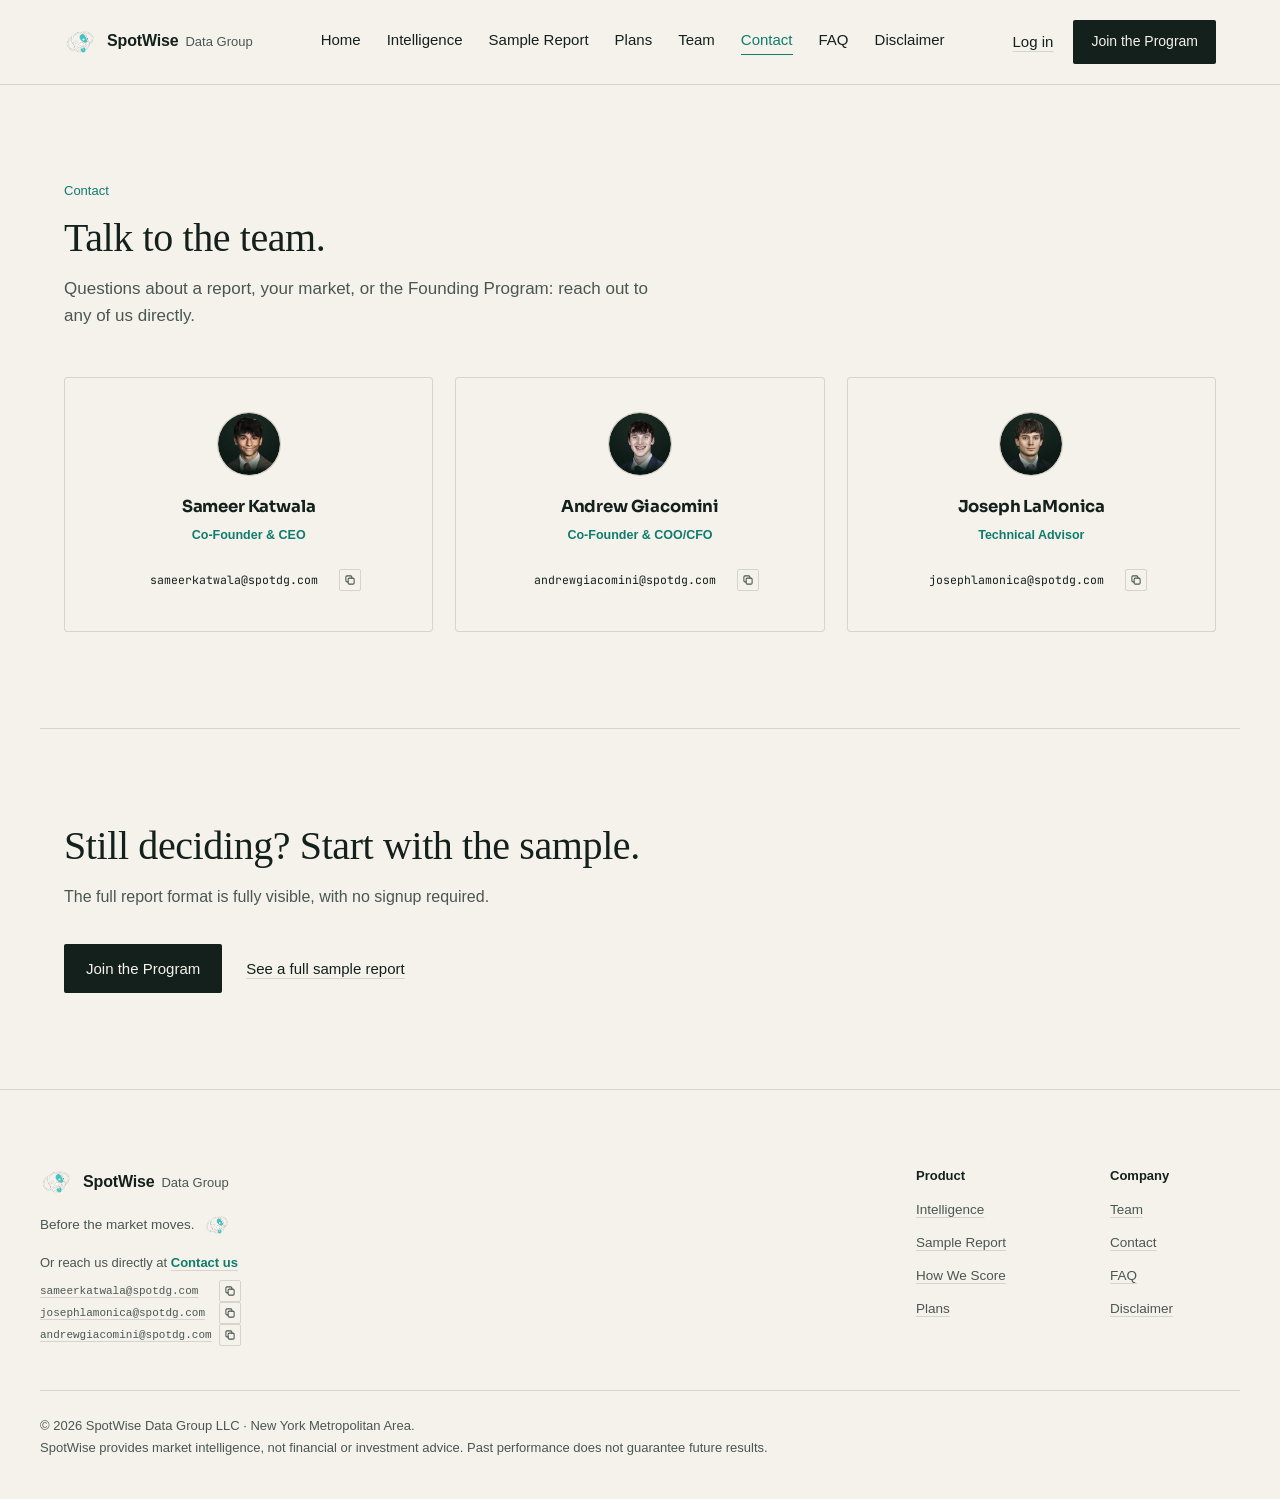
==== contact/index.html @ 30cfd3a1 "Site: paper intelligence Rebuilds the Intelligence page (Section 3) on the paper design system: meth" ====
<!doctype html>
<html lang="en">
<head>
<meta charset="UTF-8" />
<meta name="viewport" content="width=device-width, initial-scale=1.0" />
<!-- Privacy-friendly analytics by Plausible -->
<script async src="https://plausible.io/js/pa-bX3k9X4nnLirx0EZjZW_5.js"></script>
<script>
  window.plausible=window.plausible||function(){(plausible.q=plausible.q||[]).push(arguments)},plausible.init=plausible.init||function(i){plausible.o=i||{}};
  plausible.init()
</script>
<script>
  if (!window.matchMedia('(prefers-reduced-motion: reduce)').matches && 'IntersectionObserver' in window) {
    document.documentElement.classList.add('js');
  }
</script>
<title>Contact: SpotWise Data Group</title>
<meta name="description" content="Reach the SpotWise Data Group team directly, or find answers to common questions about Market Signal Reports, coverage, data refresh, and the Founding Market Intelligence Program." />
<meta name="robots" content="index, follow" />
<meta property="og:title" content="Contact: SpotWise Data Group" />
<meta property="og:description" content="Reach the SpotWise Data Group team directly, or find answers to common questions about Market Signal Reports, coverage, data refresh, and the Founding Market Intelligence Program." />
<meta property="og:url" content="https://spotdg.com/contact/" />
<meta property="og:image" content="https://spotdg.com/assets/og-image.png" />
<meta property="og:image:width" content="1200" />
<meta property="og:image:height" content="630" />
<meta property="og:type" content="website" />
<meta name="theme-color" content="#0A1512" />
<link rel="icon" href="../assets/favicon.ico" sizes="any" />
<link rel="icon" type="image/png" href="../assets/favicon-32.png" sizes="32x32" />
<link rel="icon" type="image/png" href="../assets/favicon-64.png" sizes="64x64" />
<link rel="icon" type="image/png" href="../assets/favicon-192.png" sizes="192x192" />
<link rel="icon" type="image/png" href="../assets/favicon-512.png" sizes="512x512" />
<link rel="apple-touch-icon" href="../assets/favicon-180.png" />
<link rel="preconnect" href="https://fonts.googleapis.com" />
<link rel="preconnect" href="https://fonts.gstatic.com" crossorigin />
<link href="https://fonts.googleapis.com/css2?family=Sora:wght@500;600;700;800&family=Inter+Tight:wght@400;500;600;700&family=JetBrains+Mono:wght@500;600;700&display=swap" rel="stylesheet" />
<link href="../shared.css" rel="stylesheet" />
<style>
  /* ---------- Contact cards ---------- */
  /* Widened from 860px: the cards now carry an address pill plus a copy button,
     and at 860 the pill was squeezed narrow enough that word-break split
     addresses mid-word ("...spotdg.c / om"). */
  .contact-grid{display:grid;grid-template-columns:repeat(3,1fr);gap:22px;max-width:var(--max);margin:0 auto;}
  .contact-card{text-align:center;padding:34px 22px;}
  .contact-card h3{font-family:'Sora',sans-serif;font-size:16.5px;font-weight:700;letter-spacing:-.01em;}
  .contact-card .role{font-size:12.5px;color:var(--teal);font-weight:600;margin-top:6px;}
  .contact-card .mail-unit{margin-top:18px;justify-content:center;}
  /* word-break removed: with the wider grid the address fits on one line, and
     break-all was what produced the mid-word split. */
  .contact-card .email-link{display:inline-block;font-family:'JetBrains Mono',monospace;font-size:11.5px;color:var(--ink-soft);border:1px solid var(--line);border-radius:100px;padding:8px 14px;white-space:nowrap;transition:color .2s var(--ease),border-color .2s var(--ease),background-color .2s var(--ease);}
  .contact-card .email-link:hover{color:var(--teal-bright);border-color:rgba(20,184,166,.4);background:rgba(20,184,166,.08);}

  /* ---------- Photo orbs ----------
     Headshots replace the initials. The morphing blob is right for a monogram
     and wrong for a face, so photos get a still circle and the ring stays put.
     Gradient class is kept underneath as the paint-before-load fallback. */
  .orb-photo{width:64px;height:64px;padding:0;overflow:hidden;border-radius:50%;animation:none;}
  .orb-photo::after{border-radius:50%;animation:none;}
  .orb-photo img{width:100%;height:100%;object-fit:cover;display:block;border-radius:50%;}

  /* ---------- Responsive ---------- */
  @media (max-width:900px){
    .contact-grid{grid-template-columns:1fr;max-width:340px;}
  }
  @media (max-width:640px){
    .wrap,.sec,footer{padding-left:20px;padding-right:20px;}
    .contact-card{padding:30px 20px;}
    .contact-card .email-link{font-size:12px;padding:11px 15px;}
  }
</style>
</head>
<body>

<header class="hdr2">
  <nav>
    <a href="../index.html" class="logo">
      <img class="logo-mark" src="../assets/spot-icon.png" alt="SpotWise Data Group" width="38" height="38" />
      <div class="logo-text"><b>SpotWise</b><span>Data Group</span></div>
    </a>

    <div class="nav-tabs">
      <a href="../index.html" data-home-tab>Home</a>
        <a href="../intelligence/index.html">Intelligence</a>
        <a href="../sample-report/index.html">Sample Report</a>
        <a href="../reports/index.html">Plans</a>
        <a href="../team/index.html">Team</a>
        <a href="../contact/index.html" class="active" aria-current="page">Contact</a>
        <a href="../faq/index.html">FAQ</a>
        <a href="../disclaimer/index.html">Disclaimer</a>
      <span class="nav-rail" aria-hidden="true"></span>
    </div>

    <div class="nav-actions">
      <a class="nav-login" href="https://app.spotdg.com" target="_blank" rel="noopener noreferrer">Log in</a>
      <a class="btn btn-primary nav-cta" href="../founding-program/index.html"><span class="nav-cta-full">Join the Program</span><span class="nav-cta-short">Join</span></a>
      <div class="nav-sheet">
        <button class="nav-sheet-trigger" type="button" aria-expanded="false" aria-controls="nav-sheet-panel" aria-label="Open navigation">
          <span class="bars" aria-hidden="true"><i></i><i></i><i></i></span>
        </button>
        <div class="nav-sheet-panel" id="nav-sheet-panel">
          <div class="nav-sheet-inner">
            <a href="../index.html" data-home-sheet>Home</a>
            <a href="../intelligence/index.html">Intelligence</a>
            <a href="../sample-report/index.html">Sample Report</a>
            <a href="../reports/index.html">Plans</a>
            <a href="../team/index.html">Team</a>
            <a href="../contact/index.html" class="active" aria-current="page">Contact</a>
            <a href="../faq/index.html">FAQ</a>
            <a href="../disclaimer/index.html">Disclaimer</a>
            <a class="nav-sheet-login" href="https://app.spotdg.com" target="_blank" rel="noopener noreferrer">Log in to the dashboard</a>
          </div>
        </div>
      </div>
    </div>

    <div class="nav-progress" aria-hidden="true"></div>
  </nav>
</header>

<main>

  <!-- CONTACT -->
  <section class="sec reveal" style="overflow:hidden;">
    <div class="mesh" aria-hidden="true"></div>
    <div class="sec-head">
      <div class="eyebrow">Contact</div>
      <h2 style="margin-top:16px;">Talk to the team.</h2>
      <p>Questions about a report, your market, or the Founding Program: reach out to any of us directly.</p>
      <div class="trail"></div>
    </div>
    <div class="contact-grid">
      <div class="contact-card sw-card">
        <div class="orb orb-a orb-photo"><img src="../assets/team/sameer-400.webp" srcset="../assets/team/sameer-200.webp 200w, ../assets/team/sameer-400.webp 400w" sizes="64px" width="64" height="64" alt="Sameer Katwala" loading="lazy" decoding="async" /></div>
        <h3>Sameer Katwala</h3>
        <div class="role">Co-Founder &amp; CEO</div>
        <span class="mail-unit"><a class="email-link" href="https://mail.google.com/mail/?view=cm&amp;fs=1&amp;to=sameerkatwala@spotdg.com" target="_blank" rel="noopener noreferrer" title="Compose to sameerkatwala@spotdg.com in Gmail">sameerkatwala@spotdg.com</a><button type="button" class="mail-copy" data-copy="sameerkatwala@spotdg.com" aria-label="Copy sameerkatwala@spotdg.com to clipboard"><svg viewBox="0 0 16 16" fill="none" stroke="currentColor" stroke-width="1.4" stroke-linecap="round" stroke-linejoin="round" aria-hidden="true"><rect x="5.5" y="5.5" width="8" height="8" rx="1.6"/><path d="M10.5 5.5V4a1.5 1.5 0 0 0-1.5-1.5H4A1.5 1.5 0 0 0 2.5 4v5A1.5 1.5 0 0 0 4 10.5h1.5"/></svg></button></span>
      </div>
      <div class="contact-card sw-card">
        <div class="orb orb-b orb-photo"><img src="../assets/team/andrew-400.webp" srcset="../assets/team/andrew-200.webp 200w, ../assets/team/andrew-400.webp 400w" sizes="64px" width="64" height="64" alt="Andrew Giacomini" loading="lazy" decoding="async" /></div>
        <h3>Andrew Giacomini</h3>
        <div class="role">Co-Founder &amp; COO/CFO</div>
        <span class="mail-unit"><a class="email-link" href="https://mail.google.com/mail/?view=cm&amp;fs=1&amp;to=andrewgiacomini@spotdg.com" target="_blank" rel="noopener noreferrer" title="Compose to andrewgiacomini@spotdg.com in Gmail">andrewgiacomini@spotdg.com</a><button type="button" class="mail-copy" data-copy="andrewgiacomini@spotdg.com" aria-label="Copy andrewgiacomini@spotdg.com to clipboard"><svg viewBox="0 0 16 16" fill="none" stroke="currentColor" stroke-width="1.4" stroke-linecap="round" stroke-linejoin="round" aria-hidden="true"><rect x="5.5" y="5.5" width="8" height="8" rx="1.6"/><path d="M10.5 5.5V4a1.5 1.5 0 0 0-1.5-1.5H4A1.5 1.5 0 0 0 2.5 4v5A1.5 1.5 0 0 0 4 10.5h1.5"/></svg></button></span>
      </div>
      <div class="contact-card sw-card">
        <div class="orb orb-c orb-photo"><img src="../assets/team/joseph-400.webp" srcset="../assets/team/joseph-200.webp 200w, ../assets/team/joseph-400.webp 400w" sizes="64px" width="64" height="64" alt="Joseph LaMonica" loading="lazy" decoding="async" /></div>
        <h3>Joseph LaMonica</h3>
        <div class="role">Technical Advisor</div>
        <span class="mail-unit"><a class="email-link" href="https://mail.google.com/mail/?view=cm&amp;fs=1&amp;to=josephlamonica@spotdg.com" target="_blank" rel="noopener noreferrer" title="Compose to josephlamonica@spotdg.com in Gmail">josephlamonica@spotdg.com</a><button type="button" class="mail-copy" data-copy="josephlamonica@spotdg.com" aria-label="Copy josephlamonica@spotdg.com to clipboard"><svg viewBox="0 0 16 16" fill="none" stroke="currentColor" stroke-width="1.4" stroke-linecap="round" stroke-linejoin="round" aria-hidden="true"><rect x="5.5" y="5.5" width="8" height="8" rx="1.6"/><path d="M10.5 5.5V4a1.5 1.5 0 0 0-1.5-1.5H4A1.5 1.5 0 0 0 2.5 4v5A1.5 1.5 0 0 0 4 10.5h1.5"/></svg></button></span>
      </div>
    </div>
  </section>

  <!-- FINAL CTA -->
  <section class="sec final-cta reveal">
    <div class="trail"></div>
    <h2>Still deciding? Start with the sample.</h2>
    <p>The full report format is fully visible, with no signup required.</p>
    <div class="final-ctas">
      <a class="btn btn-primary" href="../founding-program/index.html">Join the Program</a>
      <a class="btn btn-ghost" href="../sample-report/index.html">See a full sample report</a>
    </div>
  </section>

</main>

<footer>
  <div class="footer-inner">
    <div>
      <a href="../index.html" class="logo">
        <img class="logo-mark" src="../assets/spot-icon.png" alt="SpotWise Data Group" width="38" height="38" />
        <div class="logo-text"><b>SpotWise</b><span>Data Group</span></div>
      </a>
      <div class="footer-tag-row">
        <div class="footer-tag">Before the market moves.</div>
        <button class="spot-interactive" type="button" aria-label="Say hi to Spot">
          <img class="spot-face spot-face-open" src="../assets/spot-icon.png" alt="" />
          <img class="spot-face spot-face-blink" src="../assets/spot-icon-blink.png" alt="" />
        </button>
      </div>
      <div class="footer-contact">Or reach us directly at <a href="../contact/index.html">Contact us</a><span class="emails"><span class="mail-unit"><a href="https://mail.google.com/mail/?view=cm&amp;fs=1&amp;to=sameerkatwala@spotdg.com" target="_blank" rel="noopener noreferrer" title="Compose to sameerkatwala@spotdg.com in Gmail">sameerkatwala@spotdg.com</a><button type="button" class="mail-copy" data-copy="sameerkatwala@spotdg.com" aria-label="Copy sameerkatwala@spotdg.com to clipboard"><svg viewBox="0 0 16 16" fill="none" stroke="currentColor" stroke-width="1.4" stroke-linecap="round" stroke-linejoin="round" aria-hidden="true"><rect x="5.5" y="5.5" width="8" height="8" rx="1.6"/><path d="M10.5 5.5V4a1.5 1.5 0 0 0-1.5-1.5H4A1.5 1.5 0 0 0 2.5 4v5A1.5 1.5 0 0 0 4 10.5h1.5"/></svg></button></span> <span class="sep">&middot;</span> <span class="mail-unit"><a href="https://mail.google.com/mail/?view=cm&amp;fs=1&amp;to=josephlamonica@spotdg.com" target="_blank" rel="noopener noreferrer" title="Compose to josephlamonica@spotdg.com in Gmail">josephlamonica@spotdg.com</a><button type="button" class="mail-copy" data-copy="josephlamonica@spotdg.com" aria-label="Copy josephlamonica@spotdg.com to clipboard"><svg viewBox="0 0 16 16" fill="none" stroke="currentColor" stroke-width="1.4" stroke-linecap="round" stroke-linejoin="round" aria-hidden="true"><rect x="5.5" y="5.5" width="8" height="8" rx="1.6"/><path d="M10.5 5.5V4a1.5 1.5 0 0 0-1.5-1.5H4A1.5 1.5 0 0 0 2.5 4v5A1.5 1.5 0 0 0 4 10.5h1.5"/></svg></button></span> <span class="sep">&middot;</span> <span class="mail-unit"><a href="https://mail.google.com/mail/?view=cm&amp;fs=1&amp;to=andrewgiacomini@spotdg.com" target="_blank" rel="noopener noreferrer" title="Compose to andrewgiacomini@spotdg.com in Gmail">andrewgiacomini@spotdg.com</a><button type="button" class="mail-copy" data-copy="andrewgiacomini@spotdg.com" aria-label="Copy andrewgiacomini@spotdg.com to clipboard"><svg viewBox="0 0 16 16" fill="none" stroke="currentColor" stroke-width="1.4" stroke-linecap="round" stroke-linejoin="round" aria-hidden="true"><rect x="5.5" y="5.5" width="8" height="8" rx="1.6"/><path d="M10.5 5.5V4a1.5 1.5 0 0 0-1.5-1.5H4A1.5 1.5 0 0 0 2.5 4v5A1.5 1.5 0 0 0 4 10.5h1.5"/></svg></button></span></span></div>
    </div>
    <div class="footer-cols">
      <div class="footer-col">
        <div class="fc-h">Product</div>
        <a href="../intelligence/index.html">Intelligence</a>
        <a href="../sample-report/index.html">Sample Report</a>
        <a href="../sample-report/index.html#how-we-score">How We Score</a>
        <a href="../reports/index.html">Plans</a>
      </div>
      <div class="footer-col">
        <div class="fc-h">Company</div>
        <a href="../team/index.html">Team</a>
        <a href="../contact/index.html">Contact</a>
        <a href="../faq/index.html">FAQ</a>
        <a href="../disclaimer/index.html">Disclaimer</a>
      </div>
    </div>
  </div>
  <div class="footer-bottom">
    © 2026 SpotWise Data Group LLC · New York Metropolitan Area.<br/>
    SpotWise provides market intelligence, not financial or investment advice. Past performance does not guarantee future results.
  </div>
</footer>

<script src="../shared.js"></script>

</body>
</html>
---- shared.css ----
/* =============================================================================
   SpotWise Data Group -- shared design system ("paper")
   Redesign 2026-09-22. Replaces the prior dark "signal" theme in full: every
   token below is new, and every rule in this file has been re-authored or
   re-themed against the new token set. No color, font, or radius from the old
   theme is referenced anywhere past this point.

   Fonts loaded per-page (Google Fonts, display=swap):
     Instrument Serif 400 + 400 italic  -- h1/h2 only, plus large decorative
                                            numerals (e.g. numbered-row digits)
     Archivo 400/500/600                -- everything else: body, nav, labels,
                                            buttons, headings below h2
     IBM Plex Mono 400/500              -- numbers in documents, tables, chart
                                            axes, and the "Shipped:" line only
   ========================================================================== */

*{box-sizing:border-box;margin:0;padding:0;}

:root{
  /* ---- Color: paper + ink, one accent, one restricted second accent ---- */
  --paper:#F5F2EC;         /* page background */
  --paper-2:#EDE8DF;       /* secondary surface, e.g. subtle fills */
  --ink:#14201C;           /* primary text, headings, primary button fill */
  --ink-2:#4A5652;         /* secondary text -- captions, context, labels */
  --rule:rgba(20,32,28,.14); /* the one hairline/divider color, everywhere */
  --teal:#0F7C6E;          /* the one accent: links, key numbers, Momentum
                               tier, hover states */
  --teal-soft:rgba(15,124,110,.10); /* teal wash for subtle backgrounds only */
  --amber:#B7791F;         /* Peak tier only -- do not use as a general
                               "attention" color elsewhere on the site */

  /* Tier fills: one definition each, reused as `background` on the legend
     swatches (.tier-swatch) and as `fill` on the map's ZIP paths, so a tier
     color is never written as a literal twice. Five tiers (batch 8 data has
     Peak/Momentum/Emerging/Watch/Pass -- Sameer's spec named four; Pass is
     shown as a fifth row, --ink at 5%, between Watch (8%) and unscored land
     (3%). Flagged for Sameer to confirm/recolor -- see dev report.) */
  --tier-peak:var(--amber);
  --tier-momentum:var(--teal);
  --tier-emerging:rgba(15,124,110,.45);
  --tier-watch:rgba(20,32,28,.08);
  --tier-pass:rgba(20,32,28,.05);
  --tier-unscored:rgba(20,32,28,.03);

  /* ---- Spacing: 8px base rhythm (renamed values, same token names so
     pages not yet rebuilt on this system keep a sane fallback rather than
     an unset custom property) ---- */
  --s1:8px; --s2:16px; --s3:24px; --s4:32px; --s5:48px; --s6:64px; --s7:96px;

  /* ---- Layout ---- */
  --max:1200px;   /* 12-column grid max-width */
  --gutter:24px;  /* grid gutter */

  /* ---- Radius: 2px buttons, 4px documents and images, nothing larger ---- */
  --radius-btn:2px;
  --radius-doc:4px;

  /* ---- The one shadow on the entire site, used only on .doc ---- */
  --shadow-doc:0 24px 48px -32px rgba(20,32,28,.28);

  /* ---- Motion ---- */
  --ease:cubic-bezier(.2,.7,.2,1);

  /* ---- Type ---- */
  --font-serif:'Instrument Serif',Georgia,serif;
  --font-sans:'Archivo',-apple-system,BlinkMacSystemFont,sans-serif;
  --font-mono:'IBM Plex Mono','SFMono-Regular',Consolas,monospace;
}

html{scroll-behavior:smooth;}
body{
  font-family:var(--font-sans);font-weight:400;font-size:17px;line-height:1.55;
  background:var(--paper);color:var(--ink);
  -webkit-font-smoothing:antialiased;text-rendering:optimizeLegibility;
  overflow-x:hidden;
}
a{color:inherit;text-decoration:none;}
ul{list-style:none;}
img{max-width:100%;display:block;}
::selection{background:rgba(15,124,110,.18);color:var(--ink);}

/* ---------- Headings: Instrument Serif is reserved for h1/h2 only.
   Everything below h2 (h3, labels, titles) is Archivo -- see individual
   component rules further down. ---------- */
h1,h2{font-family:var(--font-serif);font-weight:400;letter-spacing:-.01em;color:var(--ink);}
h1{font-size:clamp(40px,6vw,84px);line-height:1.02;}
h2{font-size:clamp(30px,3.4vw,40px);line-height:1.05;}
/* The one recurring accent move: a single word set in italic teal inside a
   heading (e.g. home's "outrun"). Wrapping an existing word in <em> changes
   no copy -- the text content is identical, only the styling scope changes. */
h1 em,h2 em{font-style:italic;color:var(--teal);}

p{max-width:62ch;}

/* ---------- Layout ---------- */
.wrap{max-width:var(--max);margin:0 auto;padding:0 var(--gutter);}
section{position:relative;}
/* General-purpose 12-column grid, per the spec's stated layout basis. Not
   every page needs it directly -- most compose with .split-5-7 instead --
   but it's here for any later section that wants literal column spans. */
.grid-12{display:grid;grid-template-columns:repeat(12,1fr);gap:var(--gutter);max-width:var(--max);margin:0 auto;}
/* Two-column section pattern used throughout: narrower narrative column
   first, wider evidence/detail column second. This is "5/7" in the spec. */
.split-5-7{display:grid;grid-template-columns:5fr 7fr;gap:48px;align-items:start;}
.split-7-5{display:grid;grid-template-columns:7fr 5fr;gap:48px;align-items:start;}
/* Even split -- two lists/columns of equal weight (e.g. intelligence's
   market-vs-SpotWise comparison, or a plan row's two detail columns). */
.split-6-6{display:grid;grid-template-columns:1fr 1fr;gap:48px;align-items:start;}
@media (max-width:900px){
  .split-5-7,.split-7-5,.split-6-6{grid-template-columns:1fr;gap:36px;}
}

/* Sections are separated by a hairline rule and 96px, never by a background
   change or a card. Apply .sec to every section after the hero; the hero
   itself is exempt (nothing sits above it). */
.sec{max-width:var(--max);margin:0 auto;padding:var(--s7) var(--gutter);border-top:1px solid var(--rule);}
.sec:first-of-type{border-top:none;}

/* One approved gradient sitewide: a soft radial wash in the top-right of a
   page's opening section. Apply to the hero on every page. Nothing else
   gets a gradient, a mesh, or a glow. */
.wash-top{
  background-image:radial-gradient(circle at 70% 0%, rgba(15,124,110,.07) 0%, transparent 55%);
  background-repeat:no-repeat;
}

/* Section head: left-aligned always. Centering is retired sitewide except
   the footer legal line, so .sec-head and the former .sec-head-left variant
   are now identical -- kept as two names so existing markup elsewhere on
   the site keeps working without edits. */
.sec-head,.sec-head-left{max-width:var(--max);margin:0 auto var(--s5);text-align:left;}
.sec-head h2,.sec-head-left h2{max-width:20ch;}
.sec-head p,.sec-head-left p{margin-top:16px;max-width:62ch;font-size:17px;color:var(--ink-2);line-height:1.6;}

/* Lead paragraph: the slightly larger intro line under a heading, used
   wherever a section opens with a sentence of framing before the detail. */
.lead{font-size:19px;line-height:1.6;color:var(--ink-2);max-width:62ch;}

/* ---------- Note: a small supporting line under a block of prose (e.g. a
   coverage/scope caveat) -- no box, no rule, just smaller type. ---------- */
.note{font-size:14px;line-height:1.6;color:var(--ink-2);max-width:62ch;margin-top:20px;}
.note strong{color:var(--ink);font-weight:600;}

/* ---------- Eyebrow: small section label. Sentence case, no letter-spacing,
   no decorative line -- the old squiggle-before-eyebrow motif is gone. ---------- */
.eyebrow{font-family:var(--font-sans);font-weight:500;font-size:13px;color:var(--teal);}

/* ---------- Tabular numerals for anything that counts up or sits in a
   dense number row, without switching the type family away from what the
   spec assigns that number (Instrument Serif stats still count up; they
   just also get tabular-nums so digits don't reflow width mid-animation). ---------- */
.mono,.mono-num{font-variant-numeric:tabular-nums;}
.mono{font-family:var(--font-mono);}
/* Inline emphasized number within a sentence of prose (e.g. "77% ... 46.3%
   base rate") -- weight only, no color/size change, so it sits inside a
   paragraph rather than becoming its own stat block. Pair with .mono-num
   when the surrounding font isn't already mono, so the digits stay
   tabular-nums too. */
.num-strong{font-weight:600;}

/* ---------- Buttons ----------
   Primary: solid ink, paper text, 2px radius, background shifts to teal on
   hover. Secondary is not a button at all -- it's a text link with an
   underline that changes color on hover. No arrows are added by CSS on
   either; any arrow glyph on the site today lives in existing link copy
   and is preserved there untouched, not introduced here as decoration. ---------- */
.btn{
  display:inline-block;font-family:var(--font-sans);font-weight:500;font-size:15px;
  padding:13px 22px;border-radius:var(--radius-btn);border:none;cursor:pointer;
  text-decoration:none;transition:background-color .22s var(--ease),color .22s var(--ease);
  white-space:nowrap;
}
.btn-primary{background:var(--ink);color:var(--paper);}
.btn-primary:hover,.btn-primary:focus-visible{background:var(--teal);color:var(--paper);}
.btn-ghost{
  display:inline;padding:0;background:none;border-radius:0;
  font-family:var(--font-sans);font-weight:500;font-size:15px;color:var(--ink);
  text-decoration:underline;text-underline-offset:4px;text-decoration-color:var(--rule);
  transition:color .2s var(--ease),text-decoration-color .2s var(--ease);
}
.btn-ghost:hover,.btn-ghost:focus-visible{color:var(--teal);text-decoration-color:var(--teal);}
.btn:focus-visible,.btn-ghost:focus-visible{outline:2px solid var(--teal);outline-offset:2px;}
.btn:disabled{opacity:.55;cursor:not-allowed;}

/* Generic text link treatment, for links inside body copy that aren't a
   .btn-ghost (e.g. a link inline in a paragraph). Same language: underline
   in --rule, shifts to --teal on hover. */
.link,p a{text-decoration:underline;text-underline-offset:3px;text-decoration-color:var(--rule);transition:color .2s var(--ease),text-decoration-color .2s var(--ease);}
.link:hover,p a:hover{color:var(--teal);text-decoration-color:var(--teal);}

/* ---------- Logo / wordmark ---------- */
.logo{display:flex;align-items:center;gap:11px;transition:opacity .2s var(--ease);}
.logo:hover{opacity:.75;}
.logo:focus-visible{outline:2px solid var(--teal);outline-offset:4px;border-radius:2px;}
.logo-mark{width:32px;height:32px;flex-shrink:0;display:block;object-fit:contain;}
.logo-text{display:flex;align-items:baseline;gap:7px;white-space:nowrap;}
.logo-text b{font-family:var(--font-sans);font-weight:600;font-size:16px;color:var(--ink);letter-spacing:-.01em;}
.logo-text span{font-family:var(--font-sans);font-weight:400;font-size:13px;color:var(--ink-2);white-space:nowrap;}

/* ---------- Nav (shared across every page) ----------
   Sticky, paper at 92% opacity, blurred backdrop, one hairline rule under
   the bar. No scroll-condense state, no sliding indicator -- the current
   page is marked with a plain underline. Class names kept from the prior
   nav build (header.hdr2, .nav-tabs, .nav-sheet, etc.) so every page's
   identical nav markup inherits this styling with no markup changes. ---------- */
header.hdr2{
  position:sticky;top:0;z-index:100;
  background:rgba(245,242,236,.92);backdrop-filter:blur(8px);-webkit-backdrop-filter:blur(8px);
  border-bottom:1px solid var(--rule);
}
header.hdr2 nav{
  display:grid;grid-template-columns:auto 1fr auto;align-items:center;gap:24px;
  max-width:var(--max);margin:0 auto;padding:20px 24px;
}
header.hdr2 .logo{flex-shrink:0;}

.nav-tabs{position:relative;display:flex;align-items:center;gap:26px;justify-self:center;}
.nav-tabs a{
  font-family:var(--font-sans);font-weight:400;font-size:15px;color:var(--ink);
  padding-bottom:3px;border-bottom:1px solid transparent;
  transition:color .2s var(--ease),border-color .2s var(--ease);
}
.nav-tabs a:hover{color:var(--teal);}
.nav-tabs a.active{color:var(--teal);border-bottom-color:var(--teal);}
.nav-tabs a:focus-visible{outline:2px solid var(--teal);outline-offset:4px;}
/* Superseded by the plain underline above -- kept as an inert, hidden
   element (rather than removed from every page's markup) since it carries
   no id and no content without the old JS that no longer runs. */
.nav-rail{display:none;}
/* Superseded -- no scroll-condense state in the new nav, so this never
   receives an "on" class. Hidden outright rather than left as a stray
   full-width absolutely-positioned strip. */
.nav-progress{display:none;}

.nav-actions{display:flex;align-items:center;gap:20px;justify-self:end;}
.nav-login{
  font-family:var(--font-sans);font-weight:400;font-size:15px;color:var(--ink);
  text-decoration:underline;text-underline-offset:4px;text-decoration-color:var(--rule);
  white-space:nowrap;transition:color .2s var(--ease),text-decoration-color .2s var(--ease);
}
.nav-login:hover{color:var(--teal);text-decoration-color:var(--teal);}
.nav-cta{padding:11px 18px;font-size:14px;}
.nav-cta-short{display:none;}

/* ---------- Sheet (mobile nav, <900px): icon-only trigger, no "Menu" label.
   Same interaction contract as before (click toggles; outside click and
   Escape close; Escape returns focus; arrow keys move between items) --
   only the visual language changes. ---------- */
.nav-sheet{display:none;}
.nav-sheet-trigger{
  display:none;align-items:center;justify-content:center;width:40px;height:40px;
  border-radius:var(--radius-btn);background:none;border:1px solid var(--rule);
  color:var(--ink);cursor:pointer;font-family:inherit;flex-shrink:0;
  transition:color .2s var(--ease),border-color .2s var(--ease);
}
.nav-sheet-trigger:hover{color:var(--teal);border-color:var(--teal);}
.nav-sheet-trigger:focus-visible{outline:2px solid var(--teal);outline-offset:2px;}
.nav-sheet-trigger .bars{position:relative;width:17px;height:12px;}
.nav-sheet-trigger .bars i{
  position:absolute;left:0;right:0;height:1.5px;background:currentColor;
  transition:transform .3s var(--ease),opacity .2s var(--ease);
}
.nav-sheet-trigger .bars i:nth-child(1){top:0;}
.nav-sheet-trigger .bars i:nth-child(2){top:5.2px;}
.nav-sheet-trigger .bars i:nth-child(3){top:10.4px;}
.nav-sheet.is-open .nav-sheet-trigger .bars i:nth-child(1){transform:translateY(5.2px) rotate(45deg);}
.nav-sheet.is-open .nav-sheet-trigger .bars i:nth-child(2){opacity:0;}
.nav-sheet.is-open .nav-sheet-trigger .bars i:nth-child(3){transform:translateY(-5.2px) rotate(-45deg);}

.nav-sheet-panel{
  position:absolute;top:100%;left:0;right:0;
  background:rgba(245,242,236,.98);backdrop-filter:blur(8px);-webkit-backdrop-filter:blur(8px);
  border-bottom:1px solid var(--rule);
  opacity:0;visibility:hidden;transform:translateY(-8px);
  transition:opacity .28s var(--ease),transform .28s var(--ease),visibility .28s;
}
.nav-sheet.is-open .nav-sheet-panel{opacity:1;visibility:visible;transform:none;}
.nav-sheet-inner{max-width:var(--max);margin:0 auto;padding:8px 24px 20px;display:flex;flex-direction:column;}
.nav-sheet-inner a{
  font-family:var(--font-sans);font-weight:500;font-size:17px;color:var(--ink);
  padding:15px 0;border-bottom:1px solid var(--rule);
  transition:color .2s var(--ease);
}
.nav-sheet-inner a:last-of-type{border-bottom:none;}
.nav-sheet-inner a:hover,.nav-sheet-inner a.active{color:var(--teal);}
.nav-sheet-inner a:focus-visible{outline:2px solid var(--teal);outline-offset:2px;}
.nav-sheet-login{margin-top:14px;font-family:var(--font-sans);font-size:14px;color:var(--ink-2);}

@media (max-width:1099px){
  .nav-tabs{display:none;}
  .nav-sheet{display:block;}
  .nav-sheet-trigger{display:inline-flex;}
  header.hdr2 nav{grid-template-columns:auto auto;justify-content:space-between;}
  .nav-actions .nav-login{display:none;}
}
@media (max-width:640px){
  header.hdr2 nav{padding:16px;}
  .nav-cta-full{display:none;}
  .nav-cta-short{display:inline;}
  .nav-cta{padding:10px 14px;font-size:13px;}
}

/* =============================================================================
   NEW GENERAL COMPONENTS
   Added for the redesign; the home page does not use every one of these, but
   later pages (intelligence, sample report, plans, team, founding program,
   FAQ/contact/disclaimer) are built from this vocabulary rather than one-off
   per-page CSS. Each is documented in place.
   ========================================================================== */

/* ---------- Document (.doc): the card language for real report data --
   home's 10462 example today, the full sample report later. Paper surface
   (not a different fill -- distinguished only by the rule and the shadow),
   1px rule, 4px radius, and the one shadow used anywhere on the site. ---------- */
.doc{background:var(--paper);border:1px solid var(--rule);border-radius:var(--radius-doc);box-shadow:var(--shadow-doc);padding:32px;}
.doc,.tier-unscored{fill-rule:evenodd;} /* harmless on .doc; real use is the map paths below */
.doc-head{display:flex;align-items:flex-start;justify-content:space-between;gap:16px;padding-bottom:20px;border-bottom:1px solid var(--rule);flex-wrap:wrap;}
.doc-eyebrow{font-family:var(--font-sans);font-weight:500;font-size:13px;color:var(--ink-2);}
.doc-title{font-family:var(--font-sans);font-weight:600;font-size:18px;color:var(--ink);margin-top:4px;}
.doc-tier{font-family:var(--font-sans);font-weight:600;font-size:14px;white-space:nowrap;}
/* Tier word color, reusing the same --tier-* tokens as the map/legend
   swatches so a tier's color is still defined in exactly one place. Peak is
   the one word that gets --amber; Momentum gets --teal; a doc showing any
   other tier is intentionally left at the base ink color -- Emerging/Watch/
   Pass have no assigned text color per spec. */
.doc-tier.tier-peak{color:var(--tier-peak);}
.doc-tier.tier-momentum{color:var(--tier-momentum);}
.doc-score-row{display:flex;align-items:baseline;gap:14px;padding:24px 0;}
.doc-score{font-family:var(--font-mono);font-weight:500;font-size:56px;color:var(--ink);letter-spacing:-.02em;}
.doc-score-label{font-family:var(--font-sans);font-size:13px;color:var(--ink-2);line-height:1.4;}
.doc-grid{display:grid;grid-template-columns:1fr 1fr;gap:16px;padding:20px 0;border-top:1px solid var(--rule);}
.doc-grid .k{font-family:var(--font-sans);font-size:13px;color:var(--ink-2);}
.doc-grid .v{font-family:var(--font-mono);font-weight:500;font-size:16px;color:var(--ink);margin-top:4px;}
.doc-ratios{display:flex;gap:32px;flex-wrap:wrap;padding:20px 0;border-top:1px solid var(--rule);}
.doc-ratios .k{font-family:var(--font-sans);font-size:12px;color:var(--ink-2);}
.doc-ratios .v{font-family:var(--font-mono);font-weight:500;font-size:17px;color:var(--ink);margin-top:4px;}
.doc-action{display:block;font-family:var(--font-sans);font-weight:500;font-size:14px;color:var(--teal);padding-top:20px;border-top:1px solid var(--rule);}
.doc-note{font-family:var(--font-sans);font-size:12.5px;color:var(--ink-2);font-style:italic;margin-top:12px;}
.doc-foot{display:flex;justify-content:space-between;flex-wrap:wrap;gap:8px;margin-top:16px;padding-top:14px;border-top:1px solid var(--rule);font-family:var(--font-mono);font-size:11px;color:var(--ink-2);}

/* ---------- Rule list: a plain vertical list, each item separated by a
   hairline instead of a card or bullet. Use for "what you get," feature
   lists, anywhere a card grid would otherwise be reached for. ---------- */
.rule-list{display:flex;flex-direction:column;}
.rule-list li{padding:18px 0;border-top:1px solid var(--rule);font-size:15.5px;color:var(--ink-2);line-height:1.6;}
.rule-list li:last-child{border-bottom:1px solid var(--rule);}
/* Prefix variants: a plain character in place of a bullet, for a two-list
   comparison (what you get elsewhere vs. what SpotWise gives you). The
   character is CSS content, not a text node, so it never shows up as added
   copy. */
.rule-list.dash li::before{content:"\2013\0020";}
.rule-list.plus li::before{content:"+\0020";color:var(--teal);}

/* ---------- Definition grid: label/value pairs in two columns, a rule
   between each row. For methodology/glossary-style content. ---------- */
.def-grid{display:grid;grid-template-columns:1fr 2fr;column-gap:24px;}
.def-grid dt{font-family:var(--font-sans);font-weight:500;font-size:14px;color:var(--ink-2);padding:16px 0;border-top:1px solid var(--rule);}
.def-grid dd{font-family:var(--font-sans);font-size:15.5px;color:var(--ink);padding:16px 0;border-top:1px solid var(--rule);}
@media (max-width:560px){.def-grid{grid-template-columns:1fr;column-gap:0;}
  .def-grid dd{padding-top:4px;padding-bottom:16px;}
  .def-grid dt{padding-bottom:0;}
}

/* ---------- Numbered rows: a step/stage sequence as rows, not cards. The
   number column is a fixed width so titles line up regardless of digit
   count. Number is the one place outside h1/h2 that uses Instrument Serif,
   per spec. ---------- */
.num-rows{display:flex;flex-direction:column;}
.num-row{display:grid;grid-template-columns:72px 1fr;gap:20px;padding:28px 0;border-top:1px solid var(--rule);}
.num-rows .num-row:first-child{border-top:1px solid var(--rule);}
.num-row .n{font-family:var(--font-serif);font-size:28px;color:var(--ink-2);line-height:1;}
.num-row h3{font-family:var(--font-sans);font-weight:600;font-size:16px;color:var(--ink);margin-bottom:8px;}
.num-row p{font-family:var(--font-sans);font-size:15.5px;color:var(--ink-2);line-height:1.6;max-width:52ch;}
@media (max-width:480px){.num-row{grid-template-columns:44px 1fr;gap:14px;}}

/* ---------- Three-column type block: plain text columns, no card chrome.
   For team bios, feature summaries, anywhere three short blurbs sit side
   by side. ---------- */
.type-cols{display:grid;grid-template-columns:repeat(3,1fr);gap:32px;}
.type-cols h3{font-family:var(--font-sans);font-weight:600;font-size:16px;color:var(--ink);margin-bottom:8px;}
.type-cols p{font-family:var(--font-sans);font-size:15px;color:var(--ink-2);line-height:1.6;}
/* Richer variant: a small kicker above an Instrument Serif title, for
   columns that need more presence than the default h3/p pair (e.g.
   intelligence's "who it's for" audience columns). Additive -- .type-cols
   h3/p above is untouched for columns that don't use these. */
.type-cols .kicker{font-family:var(--font-sans);font-weight:500;font-size:13px;color:var(--ink-2);margin-bottom:10px;}
.type-cols .col-title{font-family:var(--font-serif);font-weight:400;font-size:26px;color:var(--ink);margin-bottom:10px;line-height:1.15;}
@media (max-width:800px){.type-cols{grid-template-columns:1fr;gap:28px;}}

/* ---------- Mono table: comparison/data tables. Numbers in mono, rules
   instead of cell borders/zebra striping. ---------- */
.mono-table{width:100%;border-collapse:collapse;font-family:var(--font-sans);font-size:14.5px;}
.mono-table th{text-align:left;font-weight:500;font-size:12px;color:var(--ink-2);padding:0 12px 10px 0;border-bottom:1px solid var(--rule);}
.mono-table td{padding:12px 12px 12px 0;border-bottom:1px solid var(--rule);color:var(--ink);}
.mono-table td.num,.mono-table th.num{font-family:var(--font-mono);text-align:right;}

/* ---------- Tier swatches: the shared color language for the five score
   tiers (Peak/Momentum/Emerging/Watch/Pass), used on the map legend and
   anywhere a tier needs a color key. Amber is reserved for Peak only --
   nowhere else on the site should reach for --amber. ---------- */
.tier-swatch{display:inline-block;width:12px;height:12px;border-radius:var(--radius-btn);margin-right:8px;vertical-align:middle;}
.tier-swatch.tier-peak{background:var(--tier-peak);}
.tier-swatch.tier-momentum{background:var(--tier-momentum);}
.tier-swatch.tier-emerging{background:var(--tier-emerging);}
.tier-swatch.tier-watch{background:var(--tier-watch);}
.tier-swatch.tier-pass{background:var(--tier-pass);}
/* Map paths (home) reuse the same five tier classes with `fill` instead of
   `background` -- see index.html's local style block. */

/* ---------- SAMPLE tag: marks preview/non-live data. Ink background, paper
   text, 11px Archivo 500 uppercase -- the only uppercase text-transform on
   the site besides the nav wordmark (which is naturally-cased, not
   transformed, so in practice this is the only uppercase, full stop). ---------- */
.tag-sample{display:inline-block;background:var(--ink);color:var(--paper);font-family:var(--font-sans);font-weight:500;font-size:11px;text-transform:uppercase;letter-spacing:.02em;padding:3px 8px;border-radius:var(--radius-btn);}

/* ---------- Form fields: underline inputs, boxed textarea, no pill/rounded
   chrome. Forward-looking form component for redesigned pages; the live
   founding-program form keeps using .field-group (retextured below) until
   that page is rebuilt. ---------- */
.f-field{margin-bottom:24px;}
.f-field label{display:block;font-family:var(--font-sans);font-weight:500;font-size:13px;color:var(--ink-2);margin-bottom:8px;}
.f-field input,.f-field select{
  width:100%;height:40px;padding:0 2px;border:none;border-bottom:1px solid var(--ink);
  background:transparent;border-radius:0;font-family:var(--font-sans);font-size:17px;color:var(--ink);
}
.f-field textarea{
  width:100%;padding:12px;border:1px solid var(--rule);border-radius:var(--radius-btn);
  background:transparent;font-family:var(--font-sans);font-size:17px;color:var(--ink);
  resize:vertical;min-height:110px;
}
.f-field input:focus,.f-field select:focus,.f-field textarea:focus{outline:none;border-color:var(--teal);}

/* ---------- FAQ: native <details>/<summary>, no chevron icon -- the
   browser's own marker is suppressed and a rule + color change on open is
   the only affordance. ---------- */
.faq-item{border-top:1px solid var(--rule);}
.faq-item:last-child{border-bottom:1px solid var(--rule);}
.faq-item summary{list-style:none;cursor:pointer;padding:20px 0;font-family:var(--font-sans);font-weight:500;font-size:16px;color:var(--ink);}
.faq-item summary::-webkit-details-marker{display:none;}
.faq-item summary::marker{content:'';}
.faq-item[open] summary{color:var(--teal);}
.faq-item p{padding:0 0 20px;max-width:62ch;font-size:15.5px;color:var(--ink-2);line-height:1.6;}

/* ---------- Closing section: H2, lead, primary button, secondary link --
   the pattern most pages end on before the footer. ---------- */
.closing h2{margin-bottom:16px;}
.closing .lead{margin-bottom:28px;}
.closing .btn-primary{margin-right:24px;}

/* =============================================================================
   RETHEMED SHARED COMPONENTS
   Used by pages not yet rebuilt (sample-report, founding-program, team,
   contact, reports). Retextured to the new tokens/fonts and stripped of
   infinite-loop motion, pills, and box-shadows per the sitewide audit; not
   restructured -- that is each page's own rebuild, not this pass.
   ========================================================================== */

.disclaimer{font-size:12.5px;color:var(--ink-2);line-height:1.6;border-top:1px solid var(--rule);padding-top:14px;margin-top:22px;}

/* Shared card base (kept for any page still using it) -- flat, bordered,
   no lift/shadow/scale on hover per the new motion rules. */
.sw-card{position:relative;background:var(--paper);border:1px solid var(--rule);border-radius:var(--radius-doc);overflow:hidden;transition:border-color .2s var(--ease);}
.sw-card:hover{border-color:var(--teal);}

/* Retired: gradient mesh + grain backdrop. No replacement -- the one
   sanctioned gradient is .wash-top above. */
.mesh,.mesh::before,.mesh::after,.mesh-grid::before{display:none;}

/* Success icon (founding-program submit confirmation): one-shot, non-
   looping animation, unaffected by the palette change beyond inherited
   currentColor -- left in place. */
.success-icon-wrap{position:relative;width:52px;height:52px;margin:0 auto 14px;}
.success-icon{position:absolute;inset:0;width:100%;height:100%;object-fit:contain;}
.success-icon-blink{opacity:0;}
.success-icon-wrap.celebrate{animation:successPop 1.8s var(--ease) both;}
.success-icon-wrap.celebrate .success-icon-blink{animation:successBlink 1.8s var(--ease) both;}
@keyframes successPop{
  0%{opacity:0;transform:scale(.7) rotate(0deg);}
  45%{opacity:1;transform:scale(1.05) rotate(-6deg);}
  65%{transform:scale(1) rotate(4deg);}
  100%{opacity:1;transform:scale(1) rotate(0deg);}
}
@keyframes successBlink{0%,55%{opacity:0;}65%{opacity:1;}80%{opacity:1;}92%,100%{opacity:0;}}
@media (prefers-reduced-motion:reduce){
  .success-icon-wrap.celebrate{animation:none;opacity:1;transform:none;}
  .success-icon-wrap.celebrate .success-icon-blink{animation:none;opacity:0;}
}

/* Form fields (legacy, live on /founding-program): retextured, kept boxed
   rather than migrated to the new underline .f-field -- that migration is
   this page's own rebuild, not part of this pass. */
.field-group{margin-bottom:20px;text-align:left;}
.field-group label{display:block;font-size:13px;font-weight:500;color:var(--ink-2);margin-bottom:8px;font-family:var(--font-sans);}
.field-group label .req{color:var(--amber);margin-left:3px;}
.field-group input,
.field-group select,
.field-group textarea{
  width:100%;padding:13px 15px;border-radius:var(--radius-btn);border:1px solid var(--rule);
  background:var(--paper-2);color:var(--ink);font-size:14.5px;font-family:var(--font-sans);
  transition:border-color .15s;
}
.field-group textarea{resize:vertical;min-height:96px;}
.field-group input:focus,
.field-group select:focus,
.field-group textarea:focus{outline:none;border-color:var(--teal);}
.field-group select{appearance:none;background-image:url("data:image/svg+xml,%3Csvg xmlns='http://www.w3.org/2000/svg' width='12' height='8'%3E%3Cpath d='M1 1l5 5 5-5' stroke='%234A5652' stroke-width='1.6' fill='none' fill-rule='evenodd'/%3E%3C/svg%3E");background-repeat:no-repeat;background-position:right 15px center;padding-right:36px;}
.field-row{display:grid;grid-template-columns:1fr 1fr;gap:16px;}
@media (max-width:560px){.field-row{grid-template-columns:1fr;}}

.form-step{display:flex;align-items:center;gap:14px;margin:34px 0 18px;}
.form-step:first-of-type{margin-top:0;}
.form-step .num{font-family:var(--font-mono);font-size:11px;font-weight:500;color:var(--teal);}
.form-step .lbl{font-family:var(--font-sans);font-size:13px;font-weight:600;color:var(--ink);}
.form-step .rule{flex:1;height:1px;background:var(--rule);}

.nda-block{background:var(--paper-2);border:1px solid var(--rule);border-radius:var(--radius-doc);padding:20px 20px 18px;margin-bottom:20px;}
.nda-heading{font-family:var(--font-sans);font-size:15px;font-weight:600;color:var(--ink);margin-bottom:6px;}
.nda-note{font-size:12px;color:var(--ink-2);margin-bottom:14px;line-height:1.5;}
.nda-scroll{max-height:260px;overflow-y:auto;background:var(--paper);border:1px solid var(--rule);border-radius:var(--radius-btn);padding:16px 18px;margin-bottom:16px;scroll-behavior:smooth;scrollbar-width:thin;scrollbar-color:var(--teal) var(--paper-2);}
.nda-scroll::-webkit-scrollbar{width:8px;}
.nda-scroll::-webkit-scrollbar-track{background:var(--paper-2);}
.nda-scroll::-webkit-scrollbar-thumb{background:var(--teal);border-radius:var(--radius-btn);}
.nda-scroll p{font-size:12.5px;color:var(--ink-2);line-height:1.65;margin:0 0 12px;}
.nda-scroll p:last-child{margin-bottom:0;}
.nda-scroll strong{color:var(--ink);}
.nda-date-line{font-family:var(--font-mono);color:var(--teal);font-size:12px;}
.nda-checkbox{display:flex;align-items:flex-start;gap:10px;font-size:13.5px;color:var(--ink-2);font-weight:500;cursor:pointer;}
.nda-checkbox input[type="checkbox"]{width:auto;flex-shrink:0;margin-top:3px;accent-color:var(--teal);cursor:pointer;}
.nda-checkbox input[type="checkbox"]:focus-visible{outline:2px solid var(--teal);outline-offset:2px;}
.nda-checkbox .req{color:var(--amber);margin-left:3px;}

/* Sample-report style signal card, kept live for /sample-report until that
   page is rebuilt on .doc. Pills, glow, and the pulse dot are removed per
   the sitewide audit; the badge becomes a plain word. */
.sig-card{position:relative;overflow:hidden;max-width:640px;margin:0 auto;background:var(--paper);border:1px solid var(--rule);border-radius:var(--radius-doc);padding:32px 34px;}
.sig-head{display:flex;align-items:flex-start;justify-content:space-between;padding-bottom:20px;border-bottom:1px solid var(--rule);gap:12px;flex-wrap:wrap;}
.sig-head-label{font-size:13px;font-weight:500;color:var(--ink-2);margin-bottom:6px;font-family:var(--font-sans);}
.sig-head-title{font-family:var(--font-sans);font-weight:600;font-size:18px;}
.sig-badge{font-family:var(--font-sans);font-weight:600;font-size:14px;color:var(--amber);}
.sig-score-row{display:flex;align-items:baseline;gap:14px;padding:24px 0 22px;}
.sig-score{font-family:var(--font-mono);font-weight:500;font-size:56px;color:var(--ink);letter-spacing:-.02em;}
.sig-score-label{font-size:13px;color:var(--ink-2);font-weight:400;font-family:var(--font-sans);}
.sig-grid{display:grid;grid-template-columns:1fr 1fr;gap:14px;margin-bottom:22px;}
.sig-item{border:1px solid var(--rule);border-radius:var(--radius-btn);padding:12px 14px;}
.sig-item .k{font-size:12px;color:var(--ink-2);font-weight:500;margin-bottom:5px;font-family:var(--font-sans);}
.sig-item .v{font-family:var(--font-mono);font-weight:500;font-size:15.5px;color:var(--ink);}
.sig-item .v.pos{color:var(--teal);}
.sig-item .v.neg{color:var(--amber);}
.ratio-row{display:flex;gap:24px;padding:18px 0;border-top:1px solid var(--rule);flex-wrap:wrap;}
.ratio{display:flex;flex-direction:column;gap:4px;}
.ratio .k{font-size:12px;color:var(--ink-2);font-weight:500;font-family:var(--font-sans);}
.ratio .v{font-family:var(--font-mono);font-weight:500;font-size:16px;color:var(--ink);}
.sig-reasons{padding:20px 0;border-top:1px solid var(--rule);}
.sig-reasons .k-label{font-size:12px;color:var(--ink-2);font-weight:600;margin-bottom:12px;font-family:var(--font-sans);}
.sig-reasons ul{display:flex;flex-direction:column;gap:10px;}
.sig-reasons li{display:flex;gap:10px;align-items:flex-start;font-size:14px;color:var(--ink-2);line-height:1.55;}
.sig-compare{padding:20px 0;border-top:1px solid var(--rule);}
.sig-compare .k-label{font-size:12px;color:var(--ink-2);font-weight:600;margin-bottom:12px;font-family:var(--font-sans);}
.compare-table{width:100%;border-collapse:collapse;font-size:13.5px;font-family:var(--font-sans);}
.compare-table th{text-align:right;color:var(--ink-2);font-weight:500;font-size:12px;padding:0 0 8px;}
.compare-table th:first-child{text-align:left;}
.compare-table td{padding:9px 0;border-top:1px solid var(--rule);color:var(--ink-2);}
.compare-table td:first-child{color:var(--ink);font-weight:600;}
.compare-table td:not(:first-child){text-align:right;font-family:var(--font-mono);font-weight:500;}
.compare-table td.zip-val{color:var(--teal);}
/* Plain text action line, not a pill; arrow characters that already exist
   in a given page's copy are preserved there, not added here. */
.action-badge{display:block;font-family:var(--font-sans);font-weight:500;font-size:14px;color:var(--teal);padding-top:16px;border-top:1px solid var(--rule);transition:color .2s var(--ease);}
.sig-disclaimer{font-size:12px;color:var(--ink-2);margin-top:14px;font-style:italic;}
.sig-footer{display:flex;justify-content:space-between;align-items:center;margin-top:20px;padding-top:16px;border-top:1px solid var(--rule);flex-wrap:wrap;gap:10px;}
.sig-footer .src{font-size:11px;color:var(--ink-2);font-weight:500;font-family:var(--font-sans);}
.sig-footer .ts{font-size:11px;color:var(--ink-2);font-family:var(--font-mono);}
.blur-val{filter:blur(6px);user-select:none;}
.sig-score.blur-val{filter:blur(14px);}
.sig-head-label.blur-val{filter:blur(5px);}
.sample-overlay{position:absolute;inset:0;background:rgba(245,242,236,.88);backdrop-filter:blur(1.5px);-webkit-backdrop-filter:blur(1.5px);display:flex;align-items:center;justify-content:center;padding:28px;text-align:center;}
.sample-overlay-inner{max-width:300px;display:flex;flex-direction:column;align-items:center;gap:16px;}
.sample-overlay-inner .msg{font-family:var(--font-sans);font-weight:600;font-size:16.5px;line-height:1.4;color:var(--ink);}
.sample-icon{width:32px;height:32px;object-fit:contain;}

/* Gradient-orb avatars (Team + Contact), pre-real-headshots. Flattened to a
   plain circle: no gradient, no infinite morph loop, no off-palette hues. */
.orb{position:relative;width:64px;height:64px;margin:0 auto 18px;display:flex;align-items:center;justify-content:center;font-family:var(--font-sans);font-weight:600;font-size:19px;color:var(--ink);background:var(--paper-2);border:1px solid var(--rule);border-radius:50%;}
.orb::after{display:none;}

/* Founding-program callout (base; home's own split layout re-declares its
   own two-column arrangement locally). Amber reserved for Peak elsewhere,
   but the founding "limited program" framing predates that rule and is a
   page-specific decision left to whoever rebuilds this page next; the base
   card itself is otherwise neutral ink/paper here. */
.founding{position:relative;max-width:800px;margin:0 auto;text-align:left;border:1px solid var(--rule);border-radius:var(--radius-doc);padding:52px 48px;}
.founding h2{margin-top:16px;}
.founding .sub{font-size:16px;color:var(--ink-2);font-weight:500;margin-top:10px;}
.founding p{font-size:15px;color:var(--ink-2);line-height:1.7;max-width:60ch;margin-top:18px;}
.founding .btn{margin-top:28px;}
.founding .note{font-size:12.5px;color:var(--ink-2);margin-top:16px;}

.final-cta{text-align:left;}
.final-cta h2{max-width:800px;}
.final-cta p{font-size:16px;color:var(--ink-2);margin-top:18px;}
.final-ctas{display:flex;gap:24px;align-items:center;margin-top:34px;flex-wrap:wrap;}

/* ---------- Footer (shared across every page) ---------- */
footer{position:relative;border-top:1px solid var(--rule);padding:76px 24px 40px;background:var(--paper);}
.footer-inner{max-width:var(--max);margin:0 auto;display:flex;justify-content:space-between;align-items:flex-start;flex-wrap:wrap;gap:40px;}
.footer-tag-row{display:flex;align-items:center;gap:9px;margin-top:14px;max-width:240px;}
.footer-tag{font-size:13.5px;color:var(--ink-2);line-height:1.6;font-family:var(--font-sans);}
.footer-contact{font-size:13px;color:var(--ink-2);margin-top:14px;max-width:280px;line-height:1.7;font-family:var(--font-sans);}
.footer-contact a{color:var(--teal);font-weight:600;text-decoration:underline;text-underline-offset:3px;text-decoration-color:var(--rule);transition:text-decoration-color .2s var(--ease);}
.footer-contact a:hover{text-decoration-color:var(--teal);}
.footer-contact .emails{display:block;margin-top:6px;font-family:var(--font-mono);font-size:11px;color:var(--ink-2);line-height:2;}
.footer-contact .emails a{color:var(--ink-2);font-weight:400;text-decoration:underline;text-underline-offset:3px;text-decoration-color:var(--rule);transition:color .2s var(--ease),text-decoration-color .2s var(--ease);}
.footer-contact .emails a:hover,.footer-contact .emails a:focus-visible{color:var(--teal);text-decoration-color:var(--teal);}
.footer-contact .emails .sep{display:none;}

.mail-unit{display:inline-flex;align-items:center;gap:7px;max-width:100%;}
.mail-copy{
  display:inline-flex;align-items:center;justify-content:center;flex-shrink:0;
  width:22px;height:22px;padding:0;border-radius:var(--radius-btn);cursor:pointer;
  background:transparent;border:1px solid var(--rule);color:var(--ink-2);
  font-family:inherit;position:relative;
  transition:color .2s var(--ease),border-color .2s var(--ease);
}
.mail-copy svg{width:12px;height:12px;}
.mail-copy:hover{color:var(--teal);border-color:var(--teal);}
.mail-copy:focus-visible{outline:2px solid var(--teal);outline-offset:2px;}
.mail-copy.is-copied{color:var(--teal);border-color:var(--teal);}
.mail-copy.is-copied::after{
  content:"Copied";position:absolute;bottom:calc(100% + 7px);left:50%;transform:translateX(-50%);
  font-family:var(--font-mono);font-size:9.5px;font-weight:500;letter-spacing:.06em;
  color:var(--teal);background:var(--paper);
  border:1px solid var(--rule);border-radius:var(--radius-btn);padding:3px 7px;white-space:nowrap;pointer-events:none;
}
.footer-contact .emails .mail-unit{display:flex;}
.footer-contact .emails .mail-unit a{min-width:26ch;}
@media (max-width:420px){.footer-contact .emails .mail-unit a{min-width:0;}}

.spot-interactive{position:relative;width:26px;height:26px;flex-shrink:0;padding:0;border:none;background:none;cursor:pointer;transition:transform .3s cubic-bezier(.34,1.56,.64,1);}
.spot-interactive:hover{transform:rotate(-14deg) scale(1.12);}
.spot-interactive:focus-visible{outline:2px solid var(--teal);outline-offset:3px;border-radius:50%;}
.spot-face{position:absolute;inset:0;width:100%;height:100%;object-fit:contain;transition:opacity .16s ease;}
.spot-face-blink{opacity:0;}
.spot-interactive:hover .spot-face-open,.spot-interactive.blinking .spot-face-open{opacity:0;}
.spot-interactive:hover .spot-face-blink,.spot-interactive.blinking .spot-face-blink{opacity:1;}
@keyframes spotWag{0%,100%{transform:rotate(0deg);}20%{transform:rotate(-20deg);}40%{transform:rotate(15deg);}60%{transform:rotate(-11deg);}80%{transform:rotate(6deg);}}
.spot-interactive.wagging{animation:spotWag .6s ease-in-out;}
@media (prefers-reduced-motion:reduce){
  .spot-interactive,.spot-interactive.wagging{animation:none;transition:none;}
  .spot-interactive:hover{transform:none;}
}

.footer-cols{display:flex;gap:64px;flex-wrap:wrap;}
.footer-col{display:flex;flex-direction:column;gap:12px;min-width:130px;}
.footer-col .fc-h{font-family:var(--font-sans);font-size:13px;font-weight:600;color:var(--ink);margin-bottom:2px;}
.footer-col a{font-size:13.5px;color:var(--ink-2);font-weight:400;width:fit-content;text-decoration:underline;text-underline-offset:3px;text-decoration-color:var(--rule);transition:color .2s var(--ease),text-decoration-color .2s var(--ease);}
.footer-col a:hover{color:var(--teal);text-decoration-color:var(--teal);}
.footer-links{display:flex;gap:28px;flex-wrap:wrap;}
.footer-links a{font-size:13.5px;color:var(--ink-2);font-weight:400;text-decoration:underline;text-underline-offset:3px;text-decoration-color:var(--rule);transition:color .2s var(--ease),text-decoration-color .2s var(--ease);}
.footer-links a:hover{color:var(--teal);text-decoration-color:var(--teal);}
/* The one exception to "nothing is centered": handled per-page on the
   actual legal line, not here -- this rule only sets type/rule/color. */
.footer-bottom{max-width:var(--max);margin:44px auto 0;padding-top:24px;border-top:1px solid var(--rule);font-size:13px;color:var(--ink-2);line-height:1.7;font-family:var(--font-sans);}

/* ---------- Motion: scroll reveal. Each section rises 12px and fades in
   over 500ms the first time 15% of it is visible; runs once, honors
   reduced motion (see html.js gate in each page's head script). ---------- */
html.js .reveal{opacity:0;transform:translateY(12px);transition:opacity .5s var(--ease),transform .5s var(--ease);}
html.js .reveal.is-visible{opacity:1;transform:translateY(0);}

/* ---------- Responsive: footer + sections (shared) ---------- */
@media (max-width:900px){
  .sec{padding:var(--s6) var(--gutter);}
  .footer-inner{flex-direction:column;}
  .footer-cols{gap:40px;}
}
@media (prefers-reduced-motion:reduce){
  header.hdr2 nav,.nav-sheet-panel,.nav-sheet-inner a,.nav-sheet-trigger .bars i,
  html.js .reveal{transition:none;}
}
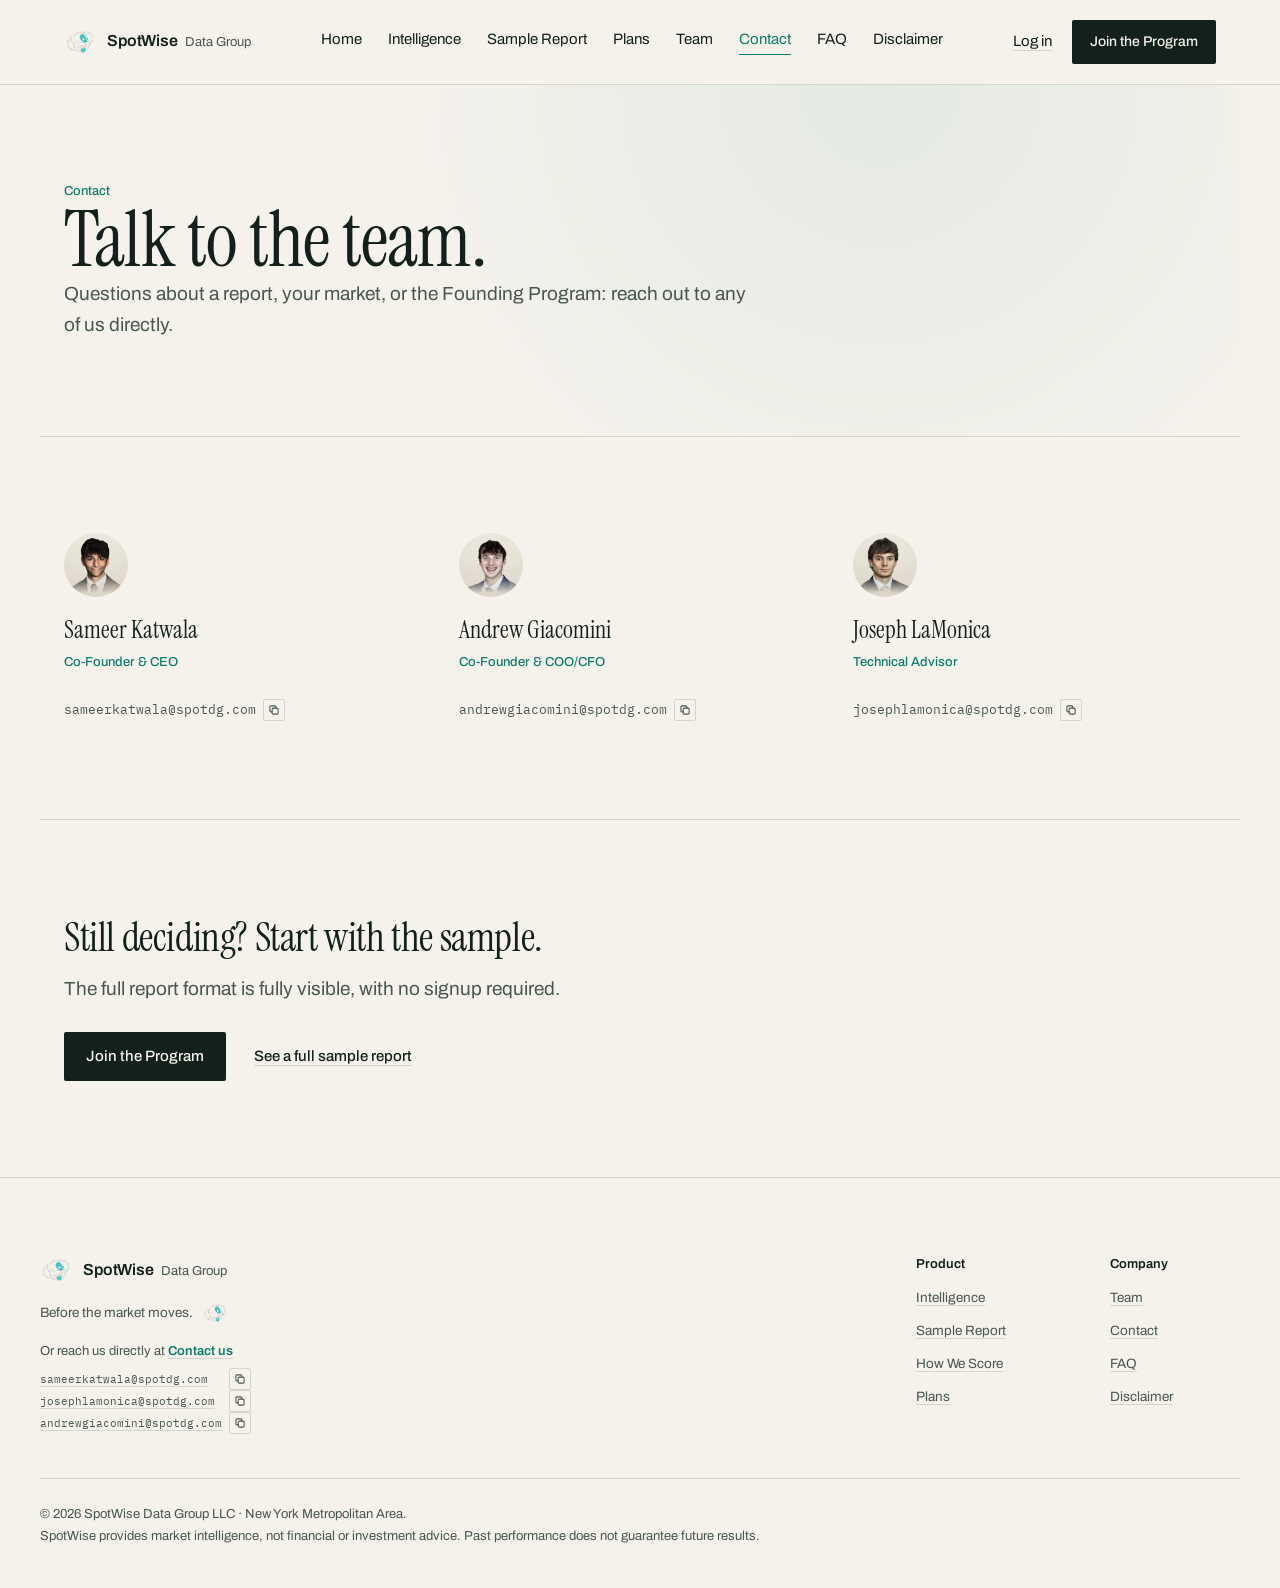
==== commit 234b904f: "Site: paper faq contact disclaimer FAQ: rebuild on native <details open> (shared.css .faq-item), lay" ====
--- a/contact/index.html
+++ b/contact/index.html
@@ -24,7 +24,7 @@
 <meta property="og:image:width" content="1200" />
 <meta property="og:image:height" content="630" />
 <meta property="og:type" content="website" />
-<meta name="theme-color" content="#0A1512" />
+<meta name="theme-color" content="#F5F2EC" />
 <link rel="icon" href="../assets/favicon.ico" sizes="any" />
 <link rel="icon" type="image/png" href="../assets/favicon-32.png" sizes="32x32" />
 <link rel="icon" type="image/png" href="../assets/favicon-64.png" sizes="64x64" />
@@ -33,39 +33,17 @@
 <link rel="apple-touch-icon" href="../assets/favicon-180.png" />
 <link rel="preconnect" href="https://fonts.googleapis.com" />
 <link rel="preconnect" href="https://fonts.gstatic.com" crossorigin />
-<link href="https://fonts.googleapis.com/css2?family=Sora:wght@500;600;700;800&family=Inter+Tight:wght@400;500;600;700&family=JetBrains+Mono:wght@500;600;700&display=swap" rel="stylesheet" />
+<link href="https://fonts.googleapis.com/css2?family=Instrument+Serif:ital@0;1&family=Archivo:wght@400;500;600&family=IBM+Plex+Mono:wght@400;500&display=swap" rel="stylesheet" />
 <link href="../shared.css" rel="stylesheet" />
 <style>
-  /* ---------- Contact cards ---------- */
-  /* Widened from 860px: the cards now carry an address pill plus a copy button,
-     and at 860 the pill was squeezed narrow enough that word-break split
-     addresses mid-word ("...spotdg.c / om"). */
-  .contact-grid{display:grid;grid-template-columns:repeat(3,1fr);gap:22px;max-width:var(--max);margin:0 auto;}
-  .contact-card{text-align:center;padding:34px 22px;}
-  .contact-card h3{font-family:'Sora',sans-serif;font-size:16.5px;font-weight:700;letter-spacing:-.01em;}
-  .contact-card .role{font-size:12.5px;color:var(--teal);font-weight:600;margin-top:6px;}
-  .contact-card .mail-unit{margin-top:18px;justify-content:center;}
-  /* word-break removed: with the wider grid the address fits on one line, and
-     break-all was what produced the mid-word split. */
-  .contact-card .email-link{display:inline-block;font-family:'JetBrains Mono',monospace;font-size:11.5px;color:var(--ink-soft);border:1px solid var(--line);border-radius:100px;padding:8px 14px;white-space:nowrap;transition:color .2s var(--ease),border-color .2s var(--ease),background-color .2s var(--ease);}
-  .contact-card .email-link:hover{color:var(--teal-bright);border-color:rgba(20,184,166,.4);background:rgba(20,184,166,.08);}
+  /* ---------- Page-local: the email line under each name/role, matching
+     home's mono-styled inline links elsewhere. ---------- */
+  .people-email{margin-top:14px;}
+  .people-email .mail-unit a{font-family:var(--font-mono);font-size:12.5px;color:var(--ink-2);}
+  .people-email .mail-unit a:hover{color:var(--teal);}
 
-  /* ---------- Photo orbs ----------
-     Headshots replace the initials. The morphing blob is right for a monogram
-     and wrong for a face, so photos get a still circle and the ring stays put.
-     Gradient class is kept underneath as the paint-before-load fallback. */
-  .orb-photo{width:64px;height:64px;padding:0;overflow:hidden;border-radius:50%;animation:none;}
-  .orb-photo::after{border-radius:50%;animation:none;}
-  .orb-photo img{width:100%;height:100%;object-fit:cover;display:block;border-radius:50%;}
-
-  /* ---------- Responsive ---------- */
-  @media (max-width:900px){
-    .contact-grid{grid-template-columns:1fr;max-width:340px;}
-  }
   @media (max-width:640px){
-    .wrap,.sec,footer{padding-left:20px;padding-right:20px;}
-    .contact-card{padding:30px 20px;}
-    .contact-card .email-link{font-size:12px;padding:11px 15px;}
+    .wrap,.sec{padding-left:20px;padding-right:20px;}
   }
 </style>
 </head>
@@ -74,20 +52,19 @@
 <header class="hdr2">
   <nav>
     <a href="../index.html" class="logo">
-      <img class="logo-mark" src="../assets/spot-icon.png" alt="SpotWise Data Group" width="38" height="38" />
+      <img class="logo-mark" src="../assets/spot-icon.png" alt="SpotWise Data Group" width="32" height="32" />
       <div class="logo-text"><b>SpotWise</b><span>Data Group</span></div>
     </a>
 
     <div class="nav-tabs">
       <a href="../index.html" data-home-tab>Home</a>
-        <a href="../intelligence/index.html">Intelligence</a>
-        <a href="../sample-report/index.html">Sample Report</a>
-        <a href="../reports/index.html">Plans</a>
-        <a href="../team/index.html">Team</a>
-        <a href="../contact/index.html" class="active" aria-current="page">Contact</a>
-        <a href="../faq/index.html">FAQ</a>
-        <a href="../disclaimer/index.html">Disclaimer</a>
-      <span class="nav-rail" aria-hidden="true"></span>
+      <a href="../intelligence/index.html">Intelligence</a>
+      <a href="../sample-report/index.html">Sample Report</a>
+      <a href="../reports/index.html">Plans</a>
+      <a href="../team/index.html">Team</a>
+      <a href="../contact/index.html" class="active" aria-current="page">Contact</a>
+      <a href="../faq/index.html">FAQ</a>
+      <a href="../disclaimer/index.html">Disclaimer</a>
     </div>
 
     <div class="nav-actions">
@@ -112,53 +89,47 @@
         </div>
       </div>
     </div>
-
-    <div class="nav-progress" aria-hidden="true"></div>
   </nav>
 </header>
 
 <main>
 
   <!-- CONTACT -->
-  <section class="sec reveal" style="overflow:hidden;">
-    <div class="mesh" aria-hidden="true"></div>
-    <div class="sec-head">
-      <div class="eyebrow">Contact</div>
-      <h2 style="margin-top:16px;">Talk to the team.</h2>
-      <p>Questions about a report, your market, or the Founding Program: reach out to any of us directly.</p>
-      <div class="trail"></div>
-    </div>
-    <div class="contact-grid">
-      <div class="contact-card sw-card">
-        <div class="orb orb-a orb-photo"><img src="../assets/team/sameer-400.webp" srcset="../assets/team/sameer-200.webp 200w, ../assets/team/sameer-400.webp 400w" sizes="64px" width="64" height="64" alt="Sameer Katwala" loading="lazy" decoding="async" /></div>
+  <section class="sec wash-top reveal">
+    <div class="eyebrow">Contact</div>
+    <h1>Talk to the team.</h1>
+    <p class="lead">Questions about a report, your market, or the Founding Program: reach out to any of us directly.</p>
+  </section>
+
+  <section class="sec reveal">
+    <div class="people-grid people-sm">
+      <div class="people-card">
+        <img class="people-photo" src="../assets/team/sameer-paper-400.webp" srcset="../assets/team/sameer-paper-400.webp 400w, ../assets/team/sameer-paper-800.webp 800w" sizes="64px" width="128" height="128" alt="Sameer Katwala" loading="lazy" decoding="async" />
         <h3>Sameer Katwala</h3>
-        <div class="role">Co-Founder &amp; CEO</div>
-        <span class="mail-unit"><a class="email-link" href="https://mail.google.com/mail/?view=cm&amp;fs=1&amp;to=sameerkatwala@spotdg.com" target="_blank" rel="noopener noreferrer" title="Compose to sameerkatwala@spotdg.com in Gmail">sameerkatwala@spotdg.com</a><button type="button" class="mail-copy" data-copy="sameerkatwala@spotdg.com" aria-label="Copy sameerkatwala@spotdg.com to clipboard"><svg viewBox="0 0 16 16" fill="none" stroke="currentColor" stroke-width="1.4" stroke-linecap="round" stroke-linejoin="round" aria-hidden="true"><rect x="5.5" y="5.5" width="8" height="8" rx="1.6"/><path d="M10.5 5.5V4a1.5 1.5 0 0 0-1.5-1.5H4A1.5 1.5 0 0 0 2.5 4v5A1.5 1.5 0 0 0 4 10.5h1.5"/></svg></button></span>
+        <div class="people-role">Co-Founder &amp; CEO</div>
+        <div class="people-email"><span class="mail-unit"><a href="https://mail.google.com/mail/?view=cm&amp;fs=1&amp;to=sameerkatwala@spotdg.com" target="_blank" rel="noopener noreferrer" title="Compose to sameerkatwala@spotdg.com in Gmail">sameerkatwala@spotdg.com</a><button type="button" class="mail-copy" data-copy="sameerkatwala@spotdg.com" aria-label="Copy sameerkatwala@spotdg.com to clipboard"><svg viewBox="0 0 16 16" fill="none" stroke="currentColor" stroke-width="1.4" stroke-linecap="round" stroke-linejoin="round" aria-hidden="true"><rect x="5.5" y="5.5" width="8" height="8" rx="1.6"/><path d="M10.5 5.5V4a1.5 1.5 0 0 0-1.5-1.5H4A1.5 1.5 0 0 0 2.5 4v5A1.5 1.5 0 0 0 4 10.5h1.5"/></svg></button></span></div>
       </div>
-      <div class="contact-card sw-card">
-        <div class="orb orb-b orb-photo"><img src="../assets/team/andrew-400.webp" srcset="../assets/team/andrew-200.webp 200w, ../assets/team/andrew-400.webp 400w" sizes="64px" width="64" height="64" alt="Andrew Giacomini" loading="lazy" decoding="async" /></div>
+      <div class="people-card">
+        <img class="people-photo" src="../assets/team/andrew-paper-400.webp" srcset="../assets/team/andrew-paper-400.webp 400w, ../assets/team/andrew-paper-800.webp 800w" sizes="64px" width="128" height="128" alt="Andrew Giacomini" loading="lazy" decoding="async" />
         <h3>Andrew Giacomini</h3>
-        <div class="role">Co-Founder &amp; COO/CFO</div>
-        <span class="mail-unit"><a class="email-link" href="https://mail.google.com/mail/?view=cm&amp;fs=1&amp;to=andrewgiacomini@spotdg.com" target="_blank" rel="noopener noreferrer" title="Compose to andrewgiacomini@spotdg.com in Gmail">andrewgiacomini@spotdg.com</a><button type="button" class="mail-copy" data-copy="andrewgiacomini@spotdg.com" aria-label="Copy andrewgiacomini@spotdg.com to clipboard"><svg viewBox="0 0 16 16" fill="none" stroke="currentColor" stroke-width="1.4" stroke-linecap="round" stroke-linejoin="round" aria-hidden="true"><rect x="5.5" y="5.5" width="8" height="8" rx="1.6"/><path d="M10.5 5.5V4a1.5 1.5 0 0 0-1.5-1.5H4A1.5 1.5 0 0 0 2.5 4v5A1.5 1.5 0 0 0 4 10.5h1.5"/></svg></button></span>
+        <div class="people-role">Co-Founder &amp; COO/CFO</div>
+        <div class="people-email"><span class="mail-unit"><a href="https://mail.google.com/mail/?view=cm&amp;fs=1&amp;to=andrewgiacomini@spotdg.com" target="_blank" rel="noopener noreferrer" title="Compose to andrewgiacomini@spotdg.com in Gmail">andrewgiacomini@spotdg.com</a><button type="button" class="mail-copy" data-copy="andrewgiacomini@spotdg.com" aria-label="Copy andrewgiacomini@spotdg.com to clipboard"><svg viewBox="0 0 16 16" fill="none" stroke="currentColor" stroke-width="1.4" stroke-linecap="round" stroke-linejoin="round" aria-hidden="true"><rect x="5.5" y="5.5" width="8" height="8" rx="1.6"/><path d="M10.5 5.5V4a1.5 1.5 0 0 0-1.5-1.5H4A1.5 1.5 0 0 0 2.5 4v5A1.5 1.5 0 0 0 4 10.5h1.5"/></svg></button></span></div>
       </div>
-      <div class="contact-card sw-card">
-        <div class="orb orb-c orb-photo"><img src="../assets/team/joseph-400.webp" srcset="../assets/team/joseph-200.webp 200w, ../assets/team/joseph-400.webp 400w" sizes="64px" width="64" height="64" alt="Joseph LaMonica" loading="lazy" decoding="async" /></div>
+      <div class="people-card">
+        <img class="people-photo" src="../assets/team/joseph-paper-400.webp" srcset="../assets/team/joseph-paper-400.webp 400w, ../assets/team/joseph-paper-800.webp 800w" sizes="64px" width="128" height="128" alt="Joseph LaMonica" loading="lazy" decoding="async" />
         <h3>Joseph LaMonica</h3>
-        <div class="role">Technical Advisor</div>
-        <span class="mail-unit"><a class="email-link" href="https://mail.google.com/mail/?view=cm&amp;fs=1&amp;to=josephlamonica@spotdg.com" target="_blank" rel="noopener noreferrer" title="Compose to josephlamonica@spotdg.com in Gmail">josephlamonica@spotdg.com</a><button type="button" class="mail-copy" data-copy="josephlamonica@spotdg.com" aria-label="Copy josephlamonica@spotdg.com to clipboard"><svg viewBox="0 0 16 16" fill="none" stroke="currentColor" stroke-width="1.4" stroke-linecap="round" stroke-linejoin="round" aria-hidden="true"><rect x="5.5" y="5.5" width="8" height="8" rx="1.6"/><path d="M10.5 5.5V4a1.5 1.5 0 0 0-1.5-1.5H4A1.5 1.5 0 0 0 2.5 4v5A1.5 1.5 0 0 0 4 10.5h1.5"/></svg></button></span>
+        <div class="people-role">Technical Advisor</div>
+        <div class="people-email"><span class="mail-unit"><a href="https://mail.google.com/mail/?view=cm&amp;fs=1&amp;to=josephlamonica@spotdg.com" target="_blank" rel="noopener noreferrer" title="Compose to josephlamonica@spotdg.com in Gmail">josephlamonica@spotdg.com</a><button type="button" class="mail-copy" data-copy="josephlamonica@spotdg.com" aria-label="Copy josephlamonica@spotdg.com to clipboard"><svg viewBox="0 0 16 16" fill="none" stroke="currentColor" stroke-width="1.4" stroke-linecap="round" stroke-linejoin="round" aria-hidden="true"><rect x="5.5" y="5.5" width="8" height="8" rx="1.6"/><path d="M10.5 5.5V4a1.5 1.5 0 0 0-1.5-1.5H4A1.5 1.5 0 0 0 2.5 4v5A1.5 1.5 0 0 0 4 10.5h1.5"/></svg></button></span></div>
       </div>
     </div>
   </section>
 
   <!-- FINAL CTA -->
-  <section class="sec final-cta reveal">
-    <div class="trail"></div>
+  <section class="sec closing reveal">
     <h2>Still deciding? Start with the sample.</h2>
-    <p>The full report format is fully visible, with no signup required.</p>
-    <div class="final-ctas">
-      <a class="btn btn-primary" href="../founding-program/index.html">Join the Program</a>
-      <a class="btn btn-ghost" href="../sample-report/index.html">See a full sample report</a>
-    </div>
+    <p class="lead">The full report format is fully visible, with no signup required.</p>
+    <a class="btn btn-primary" href="../founding-program/index.html">Join the Program</a>
+    <a class="btn-ghost" href="../sample-report/index.html">See a full sample report</a>
   </section>
 
 </main>
--- a/shared.css
+++ b/shared.css
@@ -316,6 +316,9 @@
 .doc,.tier-unscored{fill-rule:evenodd;} /* harmless on .doc; real use is the map paths below */
 .doc-head{display:flex;align-items:flex-start;justify-content:space-between;gap:16px;padding-bottom:20px;border-bottom:1px solid var(--rule);flex-wrap:wrap;}
 .doc-eyebrow{font-family:var(--font-sans);font-weight:500;font-size:13px;color:var(--ink-2);}
+/* Record-header variant: a document's own identifying line (zip + market),
+   set in mono like a stamped ID rather than the default sans label. */
+.doc-eyebrow.mono{font-family:var(--font-mono);font-size:12px;letter-spacing:0;}
 .doc-title{font-family:var(--font-sans);font-weight:600;font-size:18px;color:var(--ink);margin-top:4px;}
 .doc-tier{font-family:var(--font-sans);font-weight:600;font-size:14px;white-space:nowrap;}
 /* Tier word color, reusing the same --tier-* tokens as the map/legend
@@ -327,6 +330,12 @@
 .doc-tier.tier-momentum{color:var(--tier-momentum);}
 .doc-score-row{display:flex;align-items:baseline;gap:14px;padding:24px 0;}
 .doc-score{font-family:var(--font-mono);font-weight:500;font-size:56px;color:var(--ink);letter-spacing:-.02em;}
+/* Serif variant: a document's headline score set in Instrument Serif and
+   teal rather than the default mono/ink treatment (e.g. a full sample
+   report, where the score is the page's visual anchor). font-variant-numeric
+   is inherited from .mono-num if paired -- Instrument Serif digits aren't
+   tabular on their own. */
+.doc-score.serif{font-family:var(--font-serif);font-weight:400;color:var(--teal);}
 .doc-score-label{font-family:var(--font-sans);font-size:13px;color:var(--ink-2);line-height:1.4;}
 .doc-grid{display:grid;grid-template-columns:1fr 1fr;gap:16px;padding:20px 0;border-top:1px solid var(--rule);}
 .doc-grid .k{font-family:var(--font-sans);font-size:13px;color:var(--ink-2);}
@@ -334,9 +343,20 @@
 .doc-ratios{display:flex;gap:32px;flex-wrap:wrap;padding:20px 0;border-top:1px solid var(--rule);}
 .doc-ratios .k{font-family:var(--font-sans);font-size:12px;color:var(--ink-2);}
 .doc-ratios .v{font-family:var(--font-mono);font-weight:500;font-size:17px;color:var(--ink);margin-top:4px;}
+/* Generic section wrapper for anything else that needs to sit inside a .doc
+   with the same rhythm as .doc-grid/.doc-ratios (top rule + 20px padding) --
+   e.g. a table or a plain list, where the content itself supplies no border. */
+.doc-section{padding:20px 0;border-top:1px solid var(--rule);}
+.doc-section .mono-table{font-size:14px;}
+.doc-label{font-family:var(--font-sans);font-weight:600;font-size:13px;color:var(--ink-2);margin-bottom:12px;}
 .doc-action{display:block;font-family:var(--font-sans);font-weight:500;font-size:14px;color:var(--teal);padding-top:20px;border-top:1px solid var(--rule);}
 .doc-note{font-family:var(--font-sans);font-size:12.5px;color:var(--ink-2);font-style:italic;margin-top:12px;}
 .doc-foot{display:flex;justify-content:space-between;flex-wrap:wrap;gap:8px;margin-top:16px;padding-top:14px;border-top:1px solid var(--rule);font-family:var(--font-mono);font-size:11px;color:var(--ink-2);}
+/* Pinned "SAMPLE" tag: overlaps the top-left corner of a .doc that shows
+   illustrative, not live, data. Wrap the .doc in .doc-sample-wrap so the tag
+   can be positioned absolutely against it. */
+.doc-sample-wrap{position:relative;}
+.doc-sample-wrap .tag-sample{position:absolute;top:-11px;left:24px;}
 
 /* ---------- Rule list: a plain vertical list, each item separated by a
    hairline instead of a card or bullet. Use for "what you get," feature
@@ -354,8 +374,8 @@
 /* ---------- Definition grid: label/value pairs in two columns, a rule
    between each row. For methodology/glossary-style content. ---------- */
 .def-grid{display:grid;grid-template-columns:1fr 2fr;column-gap:24px;}
-.def-grid dt{font-family:var(--font-sans);font-weight:500;font-size:14px;color:var(--ink-2);padding:16px 0;border-top:1px solid var(--rule);}
-.def-grid dd{font-family:var(--font-sans);font-size:15.5px;color:var(--ink);padding:16px 0;border-top:1px solid var(--rule);}
+.def-grid dt{font-family:var(--font-sans);font-weight:600;font-size:15px;color:var(--ink);padding:16px 0;border-top:1px solid var(--rule);}
+.def-grid dd{font-family:var(--font-sans);font-size:14.5px;color:var(--ink-2);padding:16px 0;border-top:1px solid var(--rule);line-height:1.6;}
 @media (max-width:560px){.def-grid{grid-template-columns:1fr;column-gap:0;}
   .def-grid dd{padding-top:4px;padding-bottom:16px;}
   .def-grid dt{padding-bottom:0;}
@@ -393,6 +413,40 @@
 .mono-table th{text-align:left;font-weight:500;font-size:12px;color:var(--ink-2);padding:0 12px 10px 0;border-bottom:1px solid var(--rule);}
 .mono-table td{padding:12px 12px 12px 0;border-bottom:1px solid var(--rule);color:var(--ink);}
 .mono-table td.num,.mono-table th.num{font-family:var(--font-mono);text-align:right;}
+/* Row-header cells (<th scope="row"> in tbody, e.g. a comparison table's
+   left-hand row labels): match a data row's own box model/weight rather
+   than the small thead-label treatment above, so the label sits on the same
+   baseline as the values beside it instead of looking like a stray heading. */
+.mono-table tbody th{text-align:left;font-family:var(--font-sans);font-weight:500;font-size:14.5px;color:var(--ink);padding:12px 12px 12px 0;border-bottom:1px solid var(--rule);}
+
+/* ---------- Tier columns: four plain columns (Peak/Momentum/Emerging/
+   Watch), a tier swatch before each name, no card chrome. Kept distinct from
+   .type-cols (three-up) since the tier system is fixed at four. ---------- */
+.tier-cols{display:grid;grid-template-columns:repeat(4,1fr);gap:28px;}
+.tier-cols h3{font-family:var(--font-sans);font-weight:600;font-size:16px;color:var(--ink);margin-bottom:10px;display:flex;align-items:center;}
+.tier-cols p{font-family:var(--font-sans);font-size:14.5px;color:var(--ink-2);line-height:1.6;}
+@media (max-width:800px){.tier-cols{grid-template-columns:1fr 1fr;gap:24px;}}
+@media (max-width:480px){.tier-cols{grid-template-columns:1fr;}}
+
+/* Emphasized header rule: the header row's bottom border is --ink instead of
+   the default soft --rule, for a table whose header needs to read as a
+   firmer division (e.g. a plans comparison table). Scoped to thead only --
+   tbody's row-header th cells (above) keep the plain --rule border like
+   every other row. */
+.mono-table.head-ink thead th{border-bottom:1px solid var(--ink);}
+
+/* ---------- Plan rows: each plan (Analyst/Pro/Enterprise/Lender Scale) as a
+   row separated by a hairline, not a card -- name + one-line audience, then
+   a two-column detail split (reuses .split-6-6). ---------- */
+.plan-rows{display:flex;flex-direction:column;}
+.plan-row{padding:40px 0;border-top:1px solid var(--rule);}
+.plan-rows .plan-row:first-child{border-top:1px solid var(--rule);}
+.plan-rows .plan-row:last-child{border-bottom:1px solid var(--rule);}
+.plan-head{margin-bottom:24px;}
+.plan-head h3{font-family:var(--font-serif);font-weight:400;font-size:28px;color:var(--ink);}
+.plan-audience{font-family:var(--font-sans);font-size:13px;color:var(--ink-2);margin-top:6px;}
+.plan-label{font-family:var(--font-sans);font-weight:600;font-size:13px;color:var(--ink-2);margin-bottom:8px;}
+.plan-cols p{font-family:var(--font-sans);font-size:14.5px;color:var(--ink-2);line-height:1.6;}
 
 /* ---------- Tier swatches: the shared color language for the five score
    tiers (Peak/Momentum/Emerging/Watch/Pass), used on the map legend and
@@ -406,6 +460,23 @@
 .tier-swatch.tier-pass{background:var(--tier-pass);}
 /* Map paths (home) reuse the same five tier classes with `fill` instead of
    `background` -- see index.html's local style block. */
+
+/* ---------- People grid: portrait + name + role + bio, three columns. Team's
+   primary use; Contact reuses the same shape at a smaller portrait size via
+   the .people-sm modifier (identity list, no bio). ---------- */
+.people-grid{display:grid;grid-template-columns:repeat(3,1fr);gap:32px;}
+.people-card{display:flex;flex-direction:column;}
+.people-photo{width:100%;aspect-ratio:1/1;object-fit:cover;border-radius:var(--radius-doc);margin-bottom:16px;}
+.people-card h3{font-family:var(--font-serif);font-weight:400;font-size:24px;color:var(--ink);margin-bottom:4px;}
+.people-role{font-family:var(--font-sans);font-weight:500;font-size:13px;color:var(--teal);margin-bottom:10px;}
+.people-bio{font-family:var(--font-sans);font-size:14.5px;color:var(--ink-2);line-height:1.6;}
+@media (max-width:800px){.people-grid{grid-template-columns:1fr;gap:28px;}}
+
+/* Small modifier: a plain identity list (photo optional), not a portrait
+   showcase -- fixed circular thumbnail beside the name instead of a
+   full-width 1:1 card image. */
+.people-grid.people-sm .people-photo{width:64px;height:64px;border-radius:50%;margin-bottom:14px;}
+@media (max-width:700px){.people-grid.people-sm{grid-template-columns:1fr;}}
 
 /* ---------- SAMPLE tag: marks preview/non-live data. Ink background, paper
    text, 11px Archivo 500 uppercase -- the only uppercase text-transform on
@@ -507,11 +578,14 @@
 .field-row{display:grid;grid-template-columns:1fr 1fr;gap:16px;}
 @media (max-width:560px){.field-row{grid-template-columns:1fr;}}
 
-.form-step{display:flex;align-items:center;gap:14px;margin:34px 0 18px;}
+/* Section label: "01  About you" set as one mono line, rule beneath --
+   .num/.lbl kept as separate spans (harmless; nothing but this rule reads
+   their contents) so the markup doesn't need to change. The old inline
+   .rule (a line extending right of the label) is superseded and unused. */
+.form-step{margin:40px 0 22px;padding-bottom:12px;border-bottom:1px solid var(--rule);font-family:var(--font-mono);font-size:13px;color:var(--ink-2);}
 .form-step:first-of-type{margin-top:0;}
-.form-step .num{font-family:var(--font-mono);font-size:11px;font-weight:500;color:var(--teal);}
-.form-step .lbl{font-family:var(--font-sans);font-size:13px;font-weight:600;color:var(--ink);}
-.form-step .rule{flex:1;height:1px;background:var(--rule);}
+.form-step .num{margin-right:10px;}
+.form-step .rule{display:none;}
 
 .nda-block{background:var(--paper-2);border:1px solid var(--rule);border-radius:var(--radius-doc);padding:20px 20px 18px;margin-bottom:20px;}
 .nda-heading{font-family:var(--font-sans);font-size:15px;font-weight:600;color:var(--ink);margin-bottom:6px;}
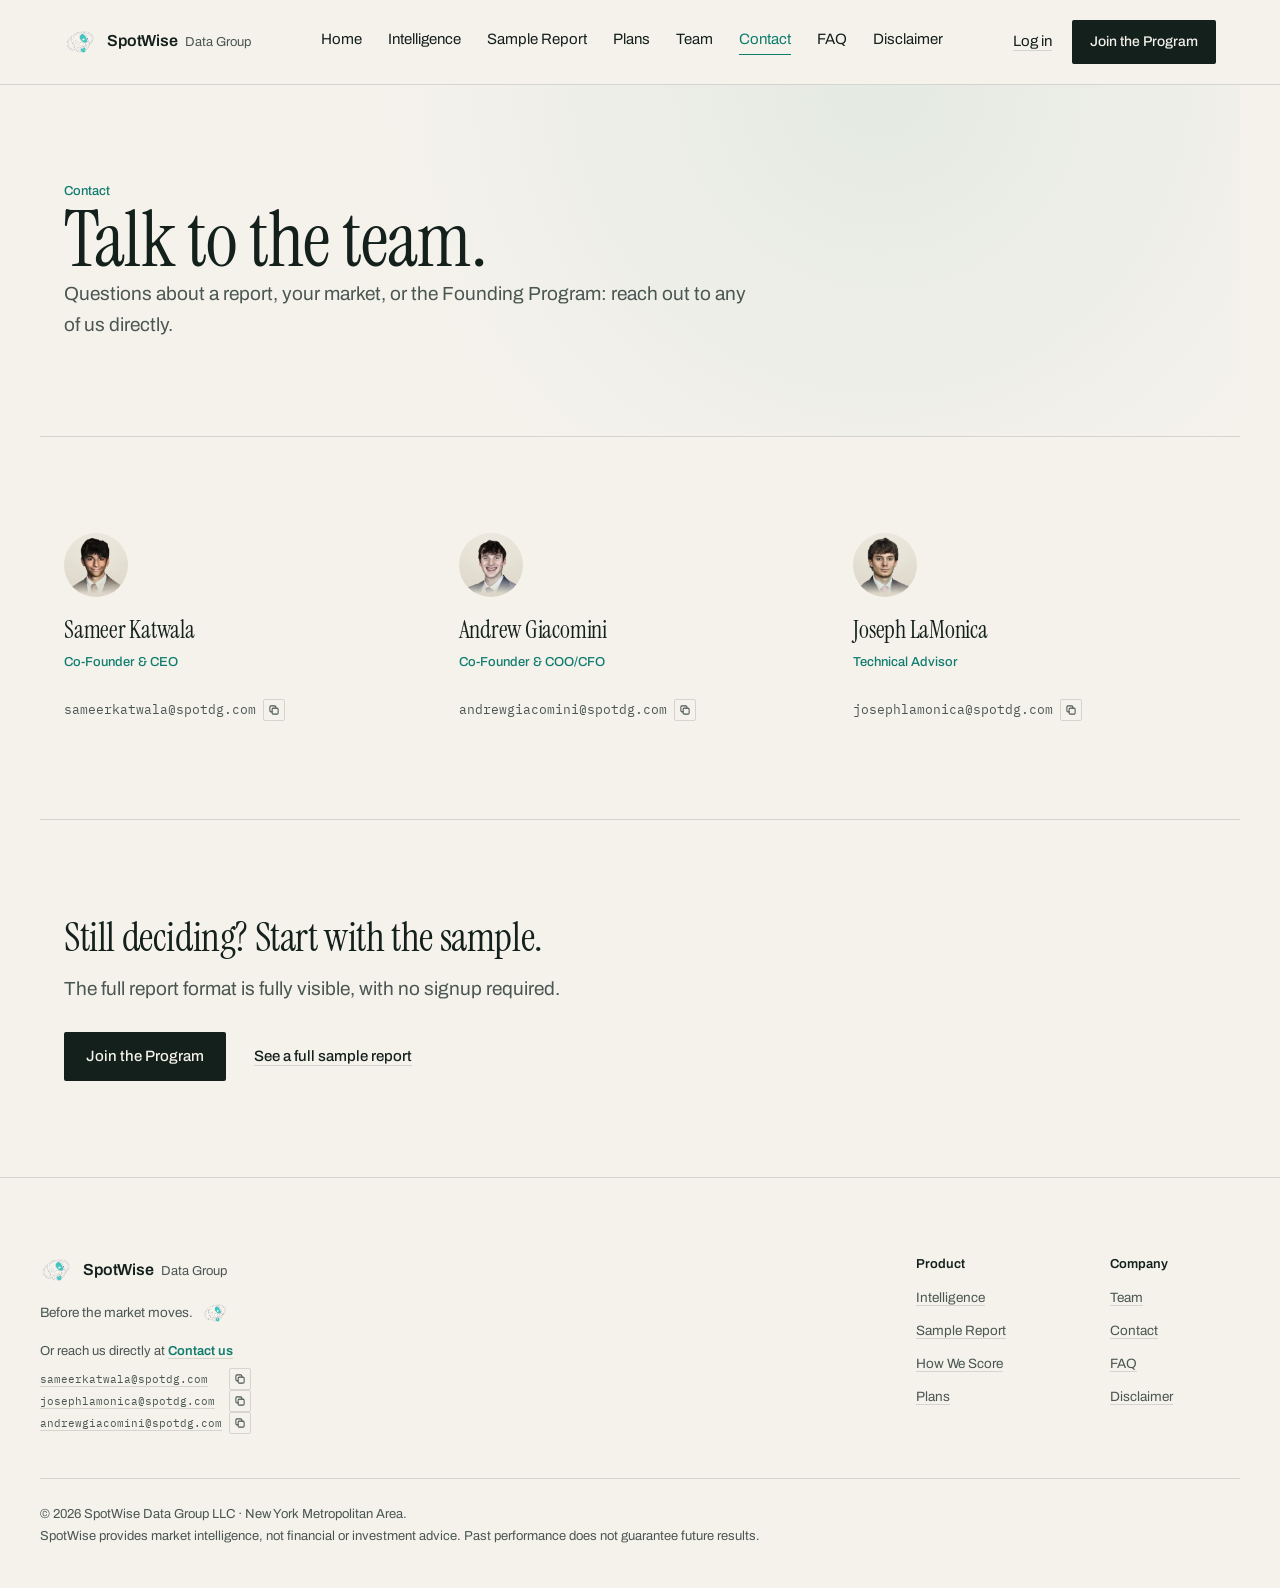
==== commit 9fed880a: "Site: paper polish - team/index.html: give the founders'-story paragraph the .lead class   (matches " ====
--- a/contact/index.html
+++ b/contact/index.html
@@ -105,19 +105,19 @@
     <div class="people-grid people-sm">
       <div class="people-card">
         <img class="people-photo" src="../assets/team/sameer-paper-400.webp" srcset="../assets/team/sameer-paper-400.webp 400w, ../assets/team/sameer-paper-800.webp 800w" sizes="64px" width="128" height="128" alt="Sameer Katwala" loading="lazy" decoding="async" />
-        <h3>Sameer Katwala</h3>
+        <h2>Sameer Katwala</h2>
         <div class="people-role">Co-Founder &amp; CEO</div>
         <div class="people-email"><span class="mail-unit"><a href="https://mail.google.com/mail/?view=cm&amp;fs=1&amp;to=sameerkatwala@spotdg.com" target="_blank" rel="noopener noreferrer" title="Compose to sameerkatwala@spotdg.com in Gmail">sameerkatwala@spotdg.com</a><button type="button" class="mail-copy" data-copy="sameerkatwala@spotdg.com" aria-label="Copy sameerkatwala@spotdg.com to clipboard"><svg viewBox="0 0 16 16" fill="none" stroke="currentColor" stroke-width="1.4" stroke-linecap="round" stroke-linejoin="round" aria-hidden="true"><rect x="5.5" y="5.5" width="8" height="8" rx="1.6"/><path d="M10.5 5.5V4a1.5 1.5 0 0 0-1.5-1.5H4A1.5 1.5 0 0 0 2.5 4v5A1.5 1.5 0 0 0 4 10.5h1.5"/></svg></button></span></div>
       </div>
       <div class="people-card">
         <img class="people-photo" src="../assets/team/andrew-paper-400.webp" srcset="../assets/team/andrew-paper-400.webp 400w, ../assets/team/andrew-paper-800.webp 800w" sizes="64px" width="128" height="128" alt="Andrew Giacomini" loading="lazy" decoding="async" />
-        <h3>Andrew Giacomini</h3>
+        <h2>Andrew Giacomini</h2>
         <div class="people-role">Co-Founder &amp; COO/CFO</div>
         <div class="people-email"><span class="mail-unit"><a href="https://mail.google.com/mail/?view=cm&amp;fs=1&amp;to=andrewgiacomini@spotdg.com" target="_blank" rel="noopener noreferrer" title="Compose to andrewgiacomini@spotdg.com in Gmail">andrewgiacomini@spotdg.com</a><button type="button" class="mail-copy" data-copy="andrewgiacomini@spotdg.com" aria-label="Copy andrewgiacomini@spotdg.com to clipboard"><svg viewBox="0 0 16 16" fill="none" stroke="currentColor" stroke-width="1.4" stroke-linecap="round" stroke-linejoin="round" aria-hidden="true"><rect x="5.5" y="5.5" width="8" height="8" rx="1.6"/><path d="M10.5 5.5V4a1.5 1.5 0 0 0-1.5-1.5H4A1.5 1.5 0 0 0 2.5 4v5A1.5 1.5 0 0 0 4 10.5h1.5"/></svg></button></span></div>
       </div>
       <div class="people-card">
         <img class="people-photo" src="../assets/team/joseph-paper-400.webp" srcset="../assets/team/joseph-paper-400.webp 400w, ../assets/team/joseph-paper-800.webp 800w" sizes="64px" width="128" height="128" alt="Joseph LaMonica" loading="lazy" decoding="async" />
-        <h3>Joseph LaMonica</h3>
+        <h2>Joseph LaMonica</h2>
         <div class="people-role">Technical Advisor</div>
         <div class="people-email"><span class="mail-unit"><a href="https://mail.google.com/mail/?view=cm&amp;fs=1&amp;to=josephlamonica@spotdg.com" target="_blank" rel="noopener noreferrer" title="Compose to josephlamonica@spotdg.com in Gmail">josephlamonica@spotdg.com</a><button type="button" class="mail-copy" data-copy="josephlamonica@spotdg.com" aria-label="Copy josephlamonica@spotdg.com to clipboard"><svg viewBox="0 0 16 16" fill="none" stroke="currentColor" stroke-width="1.4" stroke-linecap="round" stroke-linejoin="round" aria-hidden="true"><rect x="5.5" y="5.5" width="8" height="8" rx="1.6"/><path d="M10.5 5.5V4a1.5 1.5 0 0 0-1.5-1.5H4A1.5 1.5 0 0 0 2.5 4v5A1.5 1.5 0 0 0 4 10.5h1.5"/></svg></button></span></div>
       </div>
--- a/shared.css
+++ b/shared.css
@@ -389,7 +389,15 @@
 .num-row{display:grid;grid-template-columns:72px 1fr;gap:20px;padding:28px 0;border-top:1px solid var(--rule);}
 .num-rows .num-row:first-child{border-top:1px solid var(--rule);}
 .num-row .n{font-family:var(--font-serif);font-size:28px;color:var(--ink-2);line-height:1;}
-.num-row h3{font-family:var(--font-sans);font-weight:600;font-size:16px;color:var(--ink);margin-bottom:8px;}
+/* h2 covers /disclaimer's three legal-item headings (promoted from h3 so the
+   page doesn't skip a level under its own h1); h3 stays for index.html's
+   "Four stages" num-rows, which is unrelated to this pass. Same declarations
+   either way -- this rule sets visual size/weight/color, not the tag. Explicit
+   line-height:1.55 (the site's body value, what h3 got here for free via
+   inheritance) blocks the generic h2{line-height:1.05} "serif scale" rule
+   from applying now that the tag is h2 -- without it the box height still
+   shifts even though font-size/family/weight/color don't. */
+.num-row h3,.num-row h2{font-family:var(--font-sans);font-weight:600;font-size:16px;color:var(--ink);margin-bottom:8px;line-height:1.55;}
 .num-row p{font-family:var(--font-sans);font-size:15.5px;color:var(--ink-2);line-height:1.6;max-width:52ch;}
 @media (max-width:480px){.num-row{grid-template-columns:44px 1fr;gap:14px;}}
 
@@ -443,7 +451,12 @@
 .plan-rows .plan-row:first-child{border-top:1px solid var(--rule);}
 .plan-rows .plan-row:last-child{border-bottom:1px solid var(--rule);}
 .plan-head{margin-bottom:24px;}
-.plan-head h3{font-family:var(--font-serif);font-weight:400;font-size:28px;color:var(--ink);}
+/* Promoted from h3 to h2 (reports/index.html's four plan names) so the page
+   doesn't skip a level under its own h1. Selector renamed, not duplicated --
+   .plan-head only ever wraps one heading tag, unlike .num-row below. Explicit
+   line-height:1.55 blocks the generic h2{line-height:1.05} "serif scale"
+   rule now that the tag is h2 -- h3 got 1.55 for free via inheritance. */
+.plan-head h2{font-family:var(--font-serif);font-weight:400;font-size:28px;color:var(--ink);line-height:1.55;}
 .plan-audience{font-family:var(--font-sans);font-size:13px;color:var(--ink-2);margin-top:6px;}
 .plan-label{font-family:var(--font-sans);font-weight:600;font-size:13px;color:var(--ink-2);margin-bottom:8px;}
 .plan-cols p{font-family:var(--font-sans);font-size:14.5px;color:var(--ink-2);line-height:1.6;}
@@ -467,7 +480,12 @@
 .people-grid{display:grid;grid-template-columns:repeat(3,1fr);gap:32px;}
 .people-card{display:flex;flex-direction:column;}
 .people-photo{width:100%;aspect-ratio:1/1;object-fit:cover;border-radius:var(--radius-doc);margin-bottom:16px;}
-.people-card h3{font-family:var(--font-serif);font-weight:400;font-size:24px;color:var(--ink);margin-bottom:4px;}
+/* Promoted from h3 to h2 (team's and contact's founder names) so neither page
+   skips a level under its own h1. Selector renamed, not duplicated -- every
+   .people-card heading on the site is part of this change. Explicit
+   line-height:1.55 blocks the generic h2{line-height:1.05} "serif scale"
+   rule now that the tag is h2 -- h3 got 1.55 for free via inheritance. */
+.people-card h2{font-family:var(--font-serif);font-weight:400;font-size:24px;color:var(--ink);margin-bottom:4px;line-height:1.55;}
 .people-role{font-family:var(--font-sans);font-weight:500;font-size:13px;color:var(--teal);margin-bottom:10px;}
 .people-bio{font-family:var(--font-sans);font-size:14.5px;color:var(--ink-2);line-height:1.6;}
 @media (max-width:800px){.people-grid{grid-template-columns:1fr;gap:28px;}}
@@ -500,16 +518,24 @@
   resize:vertical;min-height:110px;
 }
 .f-field input:focus,.f-field select:focus,.f-field textarea:focus{outline:none;border-color:var(--teal);}
+/* Keyboard-focus visibility, matching the outline language used everywhere
+   else on the site (.btn, .nav-tabs a, .logo, etc): 2px solid teal, 2px
+   offset, no box-shadow. The :focus rule above only removes the outline for
+   a mouse/pointer focus; :focus-visible restores it for keyboard nav. */
+.f-field input:focus-visible,.f-field select:focus-visible,.f-field textarea:focus-visible{outline:2px solid var(--teal);outline-offset:2px;}
 
 /* ---------- FAQ: native <details>/<summary>, no chevron icon -- the
-   browser's own marker is suppressed and a rule + color change on open is
-   the only affordance. ---------- */
+   browser's own marker is suppressed. Questions are not links, so the
+   resting color is --ink at all times (including [open], since every item
+   ships open by default); teal only shows up as an interactive affordance
+   on hover/focus, same underline-on-hover language as .link/p a. ---------- */
 .faq-item{border-top:1px solid var(--rule);}
 .faq-item:last-child{border-bottom:1px solid var(--rule);}
-.faq-item summary{list-style:none;cursor:pointer;padding:20px 0;font-family:var(--font-sans);font-weight:500;font-size:16px;color:var(--ink);}
+.faq-item summary{list-style:none;cursor:pointer;padding:20px 0;font-family:var(--font-sans);font-weight:500;font-size:16px;color:var(--ink);text-decoration:underline;text-underline-offset:3px;text-decoration-color:transparent;transition:color .2s var(--ease),text-decoration-color .2s var(--ease);}
 .faq-item summary::-webkit-details-marker{display:none;}
 .faq-item summary::marker{content:'';}
-.faq-item[open] summary{color:var(--teal);}
+.faq-item summary:hover{color:var(--teal);text-decoration-color:var(--teal);}
+.faq-item summary:focus-visible{outline:2px solid var(--teal);outline-offset:2px;}
 .faq-item p{padding:0 0 20px;max-width:62ch;font-size:15.5px;color:var(--ink-2);line-height:1.6;}
 
 /* ---------- Closing section: H2, lead, primary button, secondary link --
@@ -557,24 +583,6 @@
   .success-icon-wrap.celebrate .success-icon-blink{animation:none;opacity:0;}
 }
 
-/* Form fields (legacy, live on /founding-program): retextured, kept boxed
-   rather than migrated to the new underline .f-field -- that migration is
-   this page's own rebuild, not part of this pass. */
-.field-group{margin-bottom:20px;text-align:left;}
-.field-group label{display:block;font-size:13px;font-weight:500;color:var(--ink-2);margin-bottom:8px;font-family:var(--font-sans);}
-.field-group label .req{color:var(--amber);margin-left:3px;}
-.field-group input,
-.field-group select,
-.field-group textarea{
-  width:100%;padding:13px 15px;border-radius:var(--radius-btn);border:1px solid var(--rule);
-  background:var(--paper-2);color:var(--ink);font-size:14.5px;font-family:var(--font-sans);
-  transition:border-color .15s;
-}
-.field-group textarea{resize:vertical;min-height:96px;}
-.field-group input:focus,
-.field-group select:focus,
-.field-group textarea:focus{outline:none;border-color:var(--teal);}
-.field-group select{appearance:none;background-image:url("data:image/svg+xml,%3Csvg xmlns='http://www.w3.org/2000/svg' width='12' height='8'%3E%3Cpath d='M1 1l5 5 5-5' stroke='%234A5652' stroke-width='1.6' fill='none' fill-rule='evenodd'/%3E%3C/svg%3E");background-repeat:no-repeat;background-position:right 15px center;padding-right:36px;}
 .field-row{display:grid;grid-template-columns:1fr 1fr;gap:16px;}
 @media (max-width:560px){.field-row{grid-template-columns:1fr;}}
 
@@ -587,22 +595,6 @@
 .form-step .num{margin-right:10px;}
 .form-step .rule{display:none;}
 
-.nda-block{background:var(--paper-2);border:1px solid var(--rule);border-radius:var(--radius-doc);padding:20px 20px 18px;margin-bottom:20px;}
-.nda-heading{font-family:var(--font-sans);font-size:15px;font-weight:600;color:var(--ink);margin-bottom:6px;}
-.nda-note{font-size:12px;color:var(--ink-2);margin-bottom:14px;line-height:1.5;}
-.nda-scroll{max-height:260px;overflow-y:auto;background:var(--paper);border:1px solid var(--rule);border-radius:var(--radius-btn);padding:16px 18px;margin-bottom:16px;scroll-behavior:smooth;scrollbar-width:thin;scrollbar-color:var(--teal) var(--paper-2);}
-.nda-scroll::-webkit-scrollbar{width:8px;}
-.nda-scroll::-webkit-scrollbar-track{background:var(--paper-2);}
-.nda-scroll::-webkit-scrollbar-thumb{background:var(--teal);border-radius:var(--radius-btn);}
-.nda-scroll p{font-size:12.5px;color:var(--ink-2);line-height:1.65;margin:0 0 12px;}
-.nda-scroll p:last-child{margin-bottom:0;}
-.nda-scroll strong{color:var(--ink);}
-.nda-date-line{font-family:var(--font-mono);color:var(--teal);font-size:12px;}
-.nda-checkbox{display:flex;align-items:flex-start;gap:10px;font-size:13.5px;color:var(--ink-2);font-weight:500;cursor:pointer;}
-.nda-checkbox input[type="checkbox"]{width:auto;flex-shrink:0;margin-top:3px;accent-color:var(--teal);cursor:pointer;}
-.nda-checkbox input[type="checkbox"]:focus-visible{outline:2px solid var(--teal);outline-offset:2px;}
-.nda-checkbox .req{color:var(--amber);margin-left:3px;}
-
 /* Sample-report style signal card, kept live for /sample-report until that
    page is rebuilt on .doc. Pills, glow, and the pulse dot are removed per
    the sitewide audit; the badge becomes a plain word. */
@@ -610,16 +602,10 @@
 .sig-head{display:flex;align-items:flex-start;justify-content:space-between;padding-bottom:20px;border-bottom:1px solid var(--rule);gap:12px;flex-wrap:wrap;}
 .sig-head-label{font-size:13px;font-weight:500;color:var(--ink-2);margin-bottom:6px;font-family:var(--font-sans);}
 .sig-head-title{font-family:var(--font-sans);font-weight:600;font-size:18px;}
-.sig-badge{font-family:var(--font-sans);font-weight:600;font-size:14px;color:var(--amber);}
 .sig-score-row{display:flex;align-items:baseline;gap:14px;padding:24px 0 22px;}
 .sig-score{font-family:var(--font-mono);font-weight:500;font-size:56px;color:var(--ink);letter-spacing:-.02em;}
 .sig-score-label{font-size:13px;color:var(--ink-2);font-weight:400;font-family:var(--font-sans);}
 .sig-grid{display:grid;grid-template-columns:1fr 1fr;gap:14px;margin-bottom:22px;}
-.sig-item{border:1px solid var(--rule);border-radius:var(--radius-btn);padding:12px 14px;}
-.sig-item .k{font-size:12px;color:var(--ink-2);font-weight:500;margin-bottom:5px;font-family:var(--font-sans);}
-.sig-item .v{font-family:var(--font-mono);font-weight:500;font-size:15.5px;color:var(--ink);}
-.sig-item .v.pos{color:var(--teal);}
-.sig-item .v.neg{color:var(--amber);}
 .ratio-row{display:flex;gap:24px;padding:18px 0;border-top:1px solid var(--rule);flex-wrap:wrap;}
 .ratio{display:flex;flex-direction:column;gap:4px;}
 .ratio .k{font-size:12px;color:var(--ink-2);font-weight:500;font-family:var(--font-sans);}
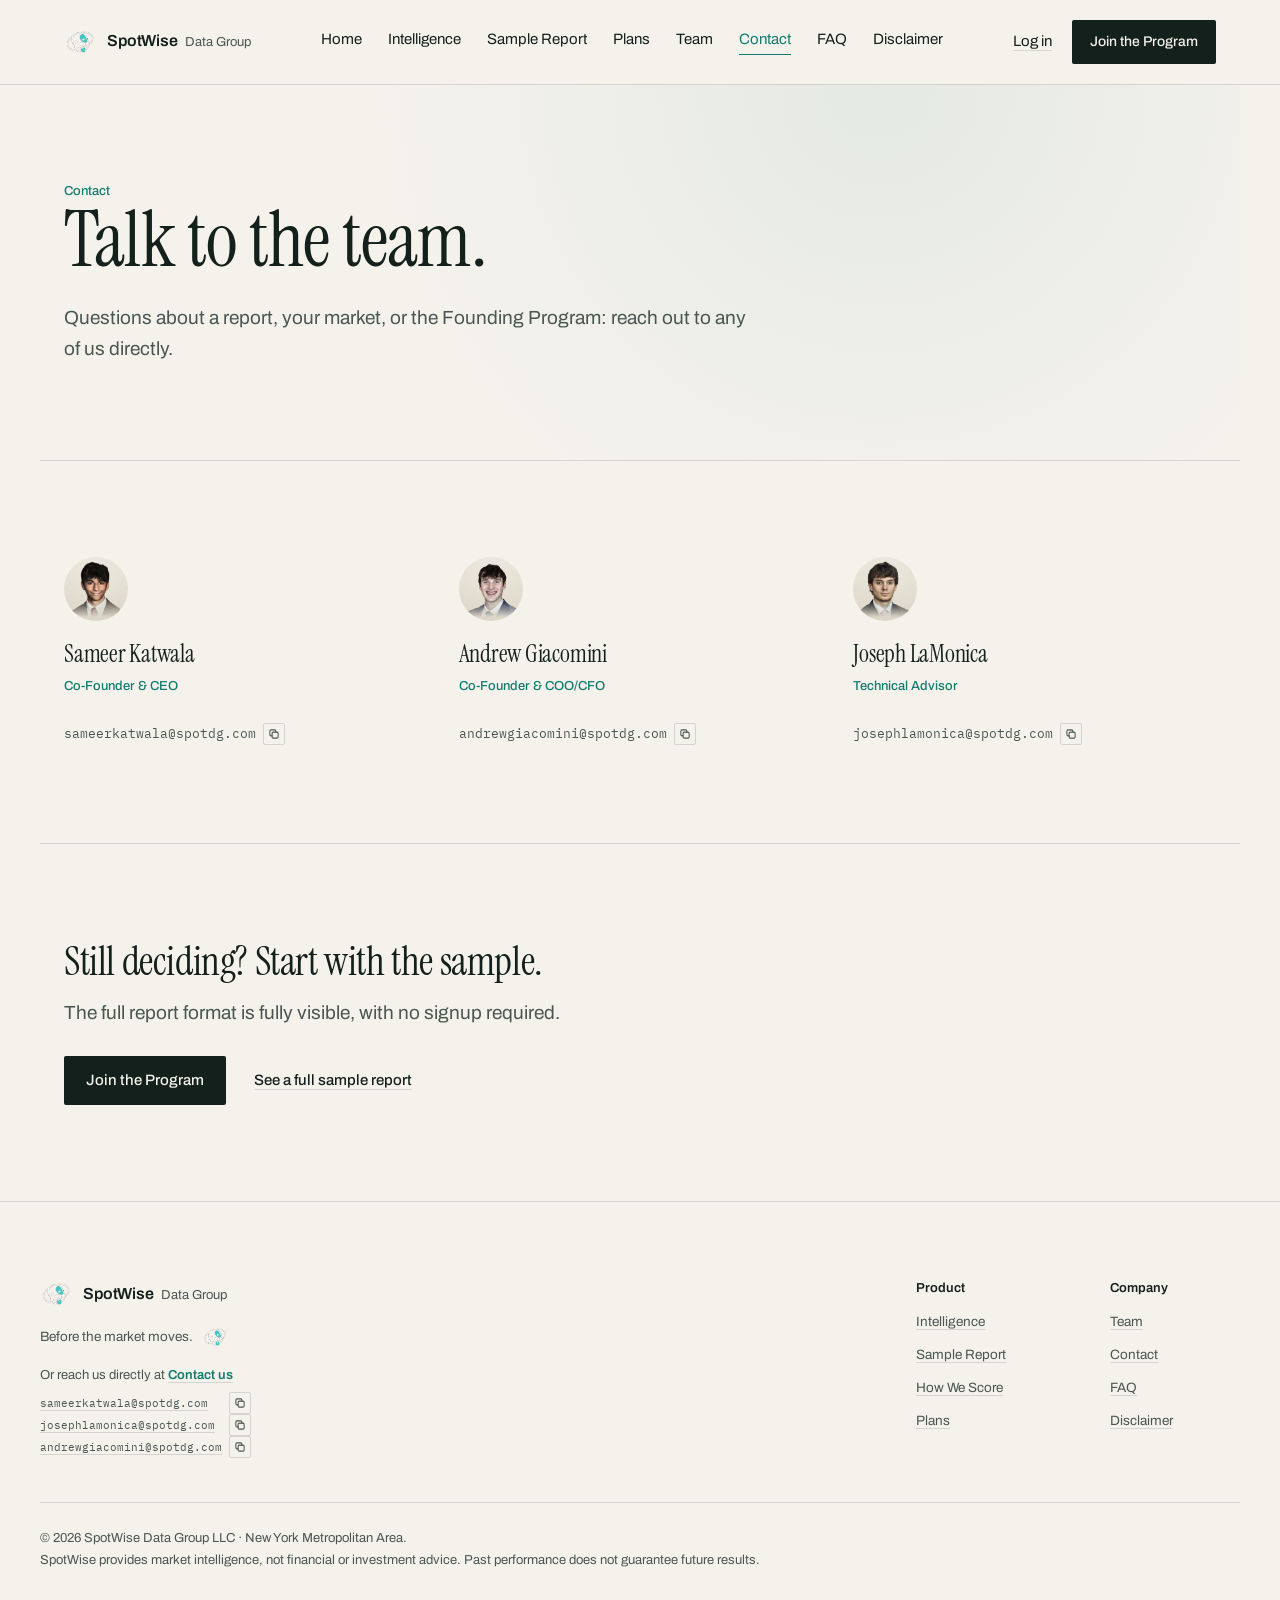
==== commit 8cca2b62: "Site: paper polish 2 - shared.css: add system-level prose spacing (h1+.lead/p 24px, .lead+p/p+p   16" ====
--- a/contact/index.html
+++ b/contact/index.html
@@ -144,8 +144,8 @@
       <div class="footer-tag-row">
         <div class="footer-tag">Before the market moves.</div>
         <button class="spot-interactive" type="button" aria-label="Say hi to Spot">
-          <img class="spot-face spot-face-open" src="../assets/spot-icon.png" alt="" />
-          <img class="spot-face spot-face-blink" src="../assets/spot-icon-blink.png" alt="" />
+          <img class="spot-face spot-face-open" src="../assets/spot-icon.png" alt="" aria-hidden="true" />
+          <img class="spot-face spot-face-blink" src="../assets/spot-icon-blink.png" alt="" aria-hidden="true" />
         </button>
       </div>
       <div class="footer-contact">Or reach us directly at <a href="../contact/index.html">Contact us</a><span class="emails"><span class="mail-unit"><a href="https://mail.google.com/mail/?view=cm&amp;fs=1&amp;to=sameerkatwala@spotdg.com" target="_blank" rel="noopener noreferrer" title="Compose to sameerkatwala@spotdg.com in Gmail">sameerkatwala@spotdg.com</a><button type="button" class="mail-copy" data-copy="sameerkatwala@spotdg.com" aria-label="Copy sameerkatwala@spotdg.com to clipboard"><svg viewBox="0 0 16 16" fill="none" stroke="currentColor" stroke-width="1.4" stroke-linecap="round" stroke-linejoin="round" aria-hidden="true"><rect x="5.5" y="5.5" width="8" height="8" rx="1.6"/><path d="M10.5 5.5V4a1.5 1.5 0 0 0-1.5-1.5H4A1.5 1.5 0 0 0 2.5 4v5A1.5 1.5 0 0 0 4 10.5h1.5"/></svg></button></span> <span class="sep">&middot;</span> <span class="mail-unit"><a href="https://mail.google.com/mail/?view=cm&amp;fs=1&amp;to=josephlamonica@spotdg.com" target="_blank" rel="noopener noreferrer" title="Compose to josephlamonica@spotdg.com in Gmail">josephlamonica@spotdg.com</a><button type="button" class="mail-copy" data-copy="josephlamonica@spotdg.com" aria-label="Copy josephlamonica@spotdg.com to clipboard"><svg viewBox="0 0 16 16" fill="none" stroke="currentColor" stroke-width="1.4" stroke-linecap="round" stroke-linejoin="round" aria-hidden="true"><rect x="5.5" y="5.5" width="8" height="8" rx="1.6"/><path d="M10.5 5.5V4a1.5 1.5 0 0 0-1.5-1.5H4A1.5 1.5 0 0 0 2.5 4v5A1.5 1.5 0 0 0 4 10.5h1.5"/></svg></button></span> <span class="sep">&middot;</span> <span class="mail-unit"><a href="https://mail.google.com/mail/?view=cm&amp;fs=1&amp;to=andrewgiacomini@spotdg.com" target="_blank" rel="noopener noreferrer" title="Compose to andrewgiacomini@spotdg.com in Gmail">andrewgiacomini@spotdg.com</a><button type="button" class="mail-copy" data-copy="andrewgiacomini@spotdg.com" aria-label="Copy andrewgiacomini@spotdg.com to clipboard"><svg viewBox="0 0 16 16" fill="none" stroke="currentColor" stroke-width="1.4" stroke-linecap="round" stroke-linejoin="round" aria-hidden="true"><rect x="5.5" y="5.5" width="8" height="8" rx="1.6"/><path d="M10.5 5.5V4a1.5 1.5 0 0 0-1.5-1.5H4A1.5 1.5 0 0 0 2.5 4v5A1.5 1.5 0 0 0 4 10.5h1.5"/></svg></button></span></span></div>
--- a/shared.css
+++ b/shared.css
@@ -135,6 +135,23 @@
 /* Lead paragraph: the slightly larger intro line under a heading, used
    wherever a section opens with a sentence of framing before the detail. */
 .lead{font-size:19px;line-height:1.6;color:var(--ink-2);max-width:62ch;}
+
+/* ---------- Prose rhythm: the gap from a heading to the paragraph beneath
+   it, and between consecutive paragraphs, in plain prose content. h1 is
+   unique per page and never sits inside a managed component below, so its
+   rule needs no exclusion; h2 and p both recur inside components that
+   already set their own internal spacing, so those are excluded below
+   rather than double-spaced. .sec-head/.sec-head-left already set their own
+   h2-to-p gap (16px, same value) and are unaffected either way. ---------- */
+h1 + .lead,h1 + p{margin-top:24px;}
+.lead + p,p + p{margin-top:16px;}
+h2 + p{margin-top:16px;}
+.doc h2 + p,.doc p + p,
+.mono-table h2 + p,.mono-table p + p,
+.num-row h2 + p,.num-row p + p,
+footer h2 + p,footer p + p,
+#founding-form h2 + p,#founding-form p + p,
+.faq-item h2 + p,.faq-item p + p{margin-top:0;}
 
 /* ---------- Note: a small supporting line under a block of prose (e.g. a
    coverage/scope caveat) -- no box, no rule, just smaller type. ---------- */
@@ -426,6 +443,11 @@
    than the small thead-label treatment above, so the label sits on the same
    baseline as the values beside it instead of looking like a stray heading. */
 .mono-table tbody th{text-align:left;font-family:var(--font-sans);font-weight:500;font-size:14.5px;color:var(--ink);padding:12px 12px 12px 0;border-bottom:1px solid var(--rule);}
+/* Column headers align with their own column's values: right for every
+   value column, left for the row-label column (always the first cell).
+   Alignment only -- unlike .num, this doesn't touch font-family, so a
+   header naming a plan/tier (e.g. "Analyst") stays sans, not mono. */
+.mono-table thead th:not(:first-child){text-align:right;}
 
 /* ---------- Tier columns: four plain columns (Peak/Momentum/Emerging/
    Watch), a tier swatch before each name, no card chrome. Kept distinct from
@@ -503,9 +525,7 @@
 .tag-sample{display:inline-block;background:var(--ink);color:var(--paper);font-family:var(--font-sans);font-weight:500;font-size:11px;text-transform:uppercase;letter-spacing:.02em;padding:3px 8px;border-radius:var(--radius-btn);}
 
 /* ---------- Form fields: underline inputs, boxed textarea, no pill/rounded
-   chrome. Forward-looking form component for redesigned pages; the live
-   founding-program form keeps using .field-group (retextured below) until
-   that page is rebuilt. ---------- */
+   chrome. Used by the live founding-program form. ---------- */
 .f-field{margin-bottom:24px;}
 .f-field label{display:block;font-family:var(--font-sans);font-weight:500;font-size:13px;color:var(--ink-2);margin-bottom:8px;}
 .f-field input,.f-field select{
@@ -523,6 +543,11 @@
    offset, no box-shadow. The :focus rule above only removes the outline for
    a mouse/pointer focus; :focus-visible restores it for keyboard nav. */
 .f-field input:focus-visible,.f-field select:focus-visible,.f-field textarea:focus-visible{outline:2px solid var(--teal);outline-offset:2px;}
+/* Placeholder contrast: the browser default grey is 4.12:1 on paper --
+   readable but well below the rest of the form's text. --ink-2 at full
+   opacity (Firefox default is .54, hence the explicit opacity:1) gets to
+   6.85:1 without making a placeholder look like an already-filled value. */
+.f-field input::placeholder,.f-field textarea::placeholder{color:var(--ink-2);opacity:1;}
 
 /* ---------- FAQ: native <details>/<summary>, no chevron icon -- the
    browser's own marker is suppressed. Questions are not links, so the
@@ -595,48 +620,11 @@
 .form-step .num{margin-right:10px;}
 .form-step .rule{display:none;}
 
-/* Sample-report style signal card, kept live for /sample-report until that
-   page is rebuilt on .doc. Pills, glow, and the pulse dot are removed per
-   the sitewide audit; the badge becomes a plain word. */
-.sig-card{position:relative;overflow:hidden;max-width:640px;margin:0 auto;background:var(--paper);border:1px solid var(--rule);border-radius:var(--radius-doc);padding:32px 34px;}
-.sig-head{display:flex;align-items:flex-start;justify-content:space-between;padding-bottom:20px;border-bottom:1px solid var(--rule);gap:12px;flex-wrap:wrap;}
-.sig-head-label{font-size:13px;font-weight:500;color:var(--ink-2);margin-bottom:6px;font-family:var(--font-sans);}
-.sig-head-title{font-family:var(--font-sans);font-weight:600;font-size:18px;}
-.sig-score-row{display:flex;align-items:baseline;gap:14px;padding:24px 0 22px;}
-.sig-score{font-family:var(--font-mono);font-weight:500;font-size:56px;color:var(--ink);letter-spacing:-.02em;}
-.sig-score-label{font-size:13px;color:var(--ink-2);font-weight:400;font-family:var(--font-sans);}
-.sig-grid{display:grid;grid-template-columns:1fr 1fr;gap:14px;margin-bottom:22px;}
 .ratio-row{display:flex;gap:24px;padding:18px 0;border-top:1px solid var(--rule);flex-wrap:wrap;}
 .ratio{display:flex;flex-direction:column;gap:4px;}
 .ratio .k{font-size:12px;color:var(--ink-2);font-weight:500;font-family:var(--font-sans);}
 .ratio .v{font-family:var(--font-mono);font-weight:500;font-size:16px;color:var(--ink);}
-.sig-reasons{padding:20px 0;border-top:1px solid var(--rule);}
-.sig-reasons .k-label{font-size:12px;color:var(--ink-2);font-weight:600;margin-bottom:12px;font-family:var(--font-sans);}
-.sig-reasons ul{display:flex;flex-direction:column;gap:10px;}
-.sig-reasons li{display:flex;gap:10px;align-items:flex-start;font-size:14px;color:var(--ink-2);line-height:1.55;}
-.sig-compare{padding:20px 0;border-top:1px solid var(--rule);}
-.sig-compare .k-label{font-size:12px;color:var(--ink-2);font-weight:600;margin-bottom:12px;font-family:var(--font-sans);}
-.compare-table{width:100%;border-collapse:collapse;font-size:13.5px;font-family:var(--font-sans);}
-.compare-table th{text-align:right;color:var(--ink-2);font-weight:500;font-size:12px;padding:0 0 8px;}
-.compare-table th:first-child{text-align:left;}
-.compare-table td{padding:9px 0;border-top:1px solid var(--rule);color:var(--ink-2);}
-.compare-table td:first-child{color:var(--ink);font-weight:600;}
-.compare-table td:not(:first-child){text-align:right;font-family:var(--font-mono);font-weight:500;}
-.compare-table td.zip-val{color:var(--teal);}
-/* Plain text action line, not a pill; arrow characters that already exist
-   in a given page's copy are preserved there, not added here. */
-.action-badge{display:block;font-family:var(--font-sans);font-weight:500;font-size:14px;color:var(--teal);padding-top:16px;border-top:1px solid var(--rule);transition:color .2s var(--ease);}
 .sig-disclaimer{font-size:12px;color:var(--ink-2);margin-top:14px;font-style:italic;}
-.sig-footer{display:flex;justify-content:space-between;align-items:center;margin-top:20px;padding-top:16px;border-top:1px solid var(--rule);flex-wrap:wrap;gap:10px;}
-.sig-footer .src{font-size:11px;color:var(--ink-2);font-weight:500;font-family:var(--font-sans);}
-.sig-footer .ts{font-size:11px;color:var(--ink-2);font-family:var(--font-mono);}
-.blur-val{filter:blur(6px);user-select:none;}
-.sig-score.blur-val{filter:blur(14px);}
-.sig-head-label.blur-val{filter:blur(5px);}
-.sample-overlay{position:absolute;inset:0;background:rgba(245,242,236,.88);backdrop-filter:blur(1.5px);-webkit-backdrop-filter:blur(1.5px);display:flex;align-items:center;justify-content:center;padding:28px;text-align:center;}
-.sample-overlay-inner{max-width:300px;display:flex;flex-direction:column;align-items:center;gap:16px;}
-.sample-overlay-inner .msg{font-family:var(--font-sans);font-weight:600;font-size:16.5px;line-height:1.4;color:var(--ink);}
-.sample-icon{width:32px;height:32px;object-fit:contain;}
 
 /* Gradient-orb avatars (Team + Contact), pre-real-headshots. Flattened to a
    plain circle: no gradient, no infinite morph loop, no off-palette hues. */
@@ -649,9 +637,6 @@
    page-specific decision left to whoever rebuilds this page next; the base
    card itself is otherwise neutral ink/paper here. */
 .founding{position:relative;max-width:800px;margin:0 auto;text-align:left;border:1px solid var(--rule);border-radius:var(--radius-doc);padding:52px 48px;}
-.founding h2{margin-top:16px;}
-.founding .sub{font-size:16px;color:var(--ink-2);font-weight:500;margin-top:10px;}
-.founding p{font-size:15px;color:var(--ink-2);line-height:1.7;max-width:60ch;margin-top:18px;}
 .founding .btn{margin-top:28px;}
 .founding .note{font-size:12.5px;color:var(--ink-2);margin-top:16px;}
 
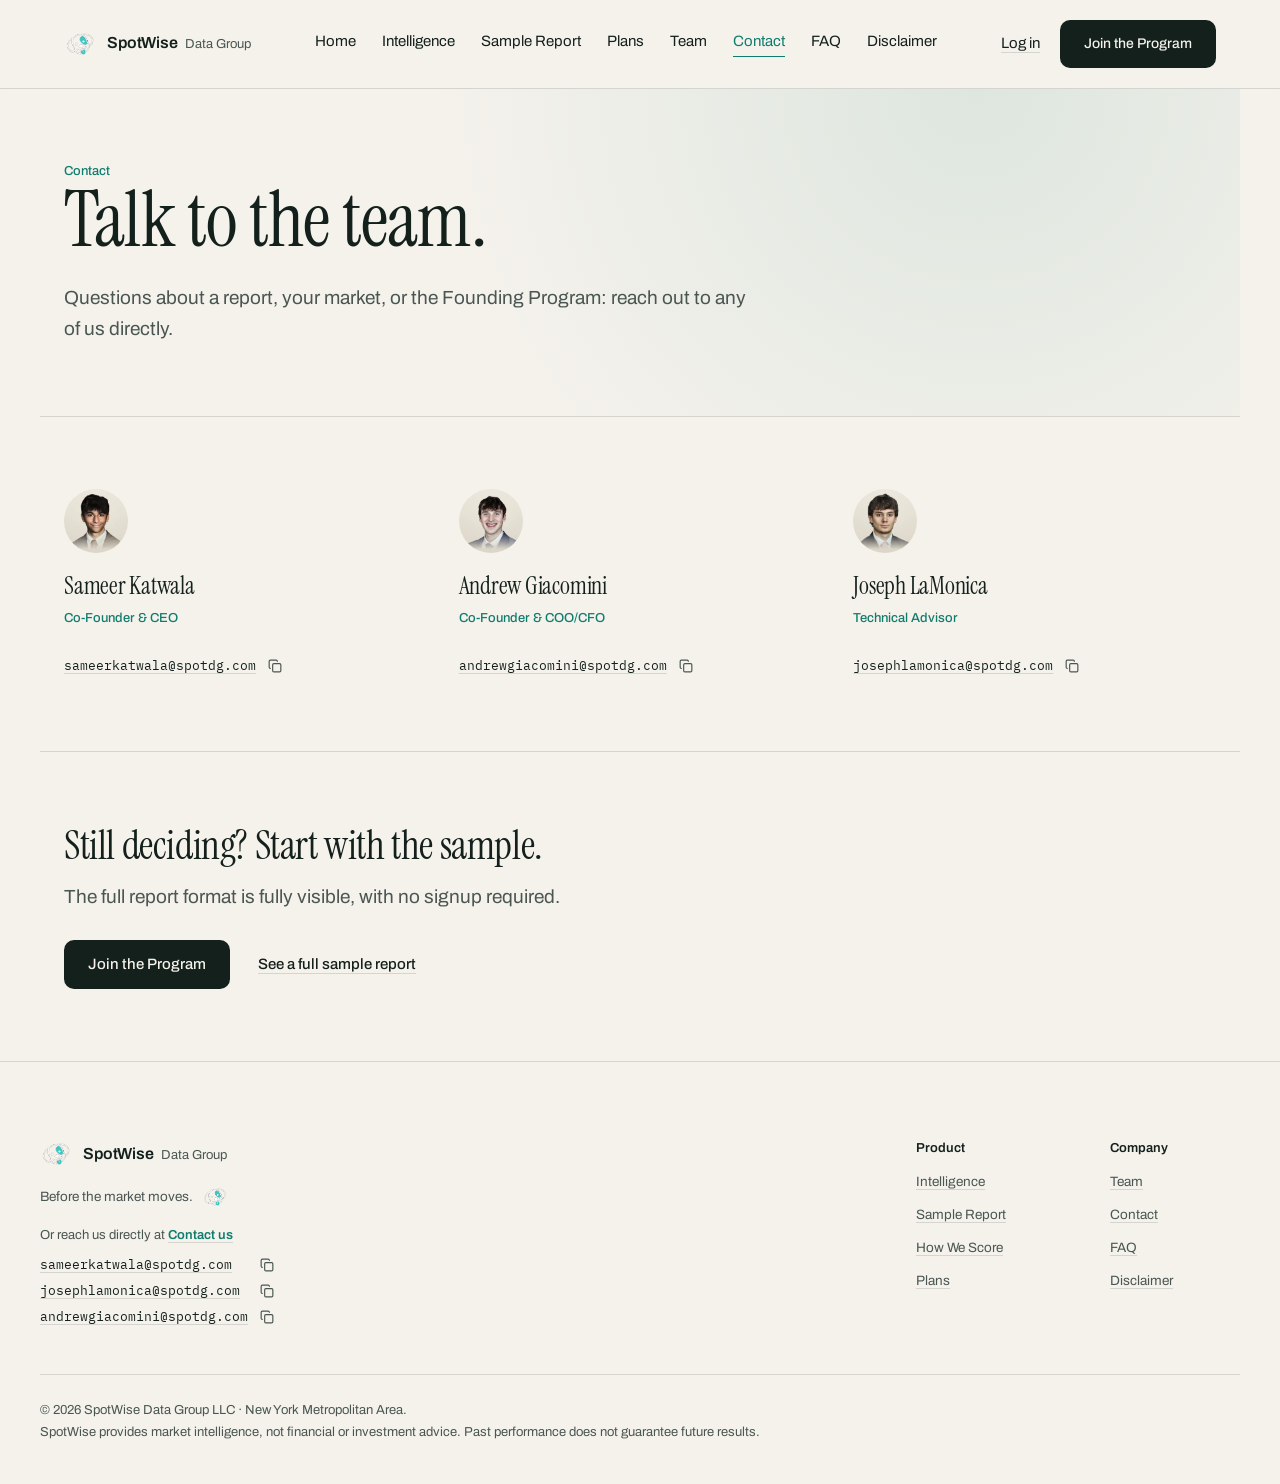
==== commit da3c2956: "Site: paper button shape Revise Sameer's radius rule (buttons 10px; other bordered chrome 8px or bor" ====
--- a/contact/index.html
+++ b/contact/index.html
@@ -39,8 +39,8 @@
   /* ---------- Page-local: the email line under each name/role, matching
      home's mono-styled inline links elsewhere. ---------- */
   .people-email{margin-top:14px;}
-  .people-email .mail-unit a{font-family:var(--font-mono);font-size:12.5px;color:var(--ink-2);}
-  .people-email .mail-unit a:hover{color:var(--teal);}
+  .people-email .mail-unit a{font-family:var(--font-mono);font-size:13px;color:var(--ink);text-decoration:underline;text-underline-offset:3px;text-decoration-color:var(--rule);transition:color .2s var(--ease),text-decoration-color .2s var(--ease);}
+  .people-email .mail-unit a:hover{color:var(--teal);text-decoration-color:var(--teal);}
 
   @media (max-width:640px){
     .wrap,.sec{padding-left:20px;padding-right:20px;}
@@ -107,19 +107,19 @@
         <img class="people-photo" src="../assets/team/sameer-paper-400.webp" srcset="../assets/team/sameer-paper-400.webp 400w, ../assets/team/sameer-paper-800.webp 800w" sizes="64px" width="128" height="128" alt="Sameer Katwala" loading="lazy" decoding="async" />
         <h2>Sameer Katwala</h2>
         <div class="people-role">Co-Founder &amp; CEO</div>
-        <div class="people-email"><span class="mail-unit"><a href="https://mail.google.com/mail/?view=cm&amp;fs=1&amp;to=sameerkatwala@spotdg.com" target="_blank" rel="noopener noreferrer" title="Compose to sameerkatwala@spotdg.com in Gmail">sameerkatwala@spotdg.com</a><button type="button" class="mail-copy" data-copy="sameerkatwala@spotdg.com" aria-label="Copy sameerkatwala@spotdg.com to clipboard"><svg viewBox="0 0 16 16" fill="none" stroke="currentColor" stroke-width="1.4" stroke-linecap="round" stroke-linejoin="round" aria-hidden="true"><rect x="5.5" y="5.5" width="8" height="8" rx="1.6"/><path d="M10.5 5.5V4a1.5 1.5 0 0 0-1.5-1.5H4A1.5 1.5 0 0 0 2.5 4v5A1.5 1.5 0 0 0 4 10.5h1.5"/></svg></button></span></div>
+        <div class="people-email"><span class="mail-unit"><a href="https://mail.google.com/mail/?view=cm&amp;fs=1&amp;to=sameerkatwala@spotdg.com" target="_blank" rel="noopener noreferrer" title="Compose to sameerkatwala@spotdg.com in Gmail">sameerkatwala@spotdg.com</a><button type="button" class="mail-copy" data-copy="sameerkatwala@spotdg.com" aria-label="Copy sameerkatwala@spotdg.com to clipboard"><svg viewBox="0 0 24 24" fill="none" stroke="currentColor" stroke-width="2" stroke-linecap="round" stroke-linejoin="round" aria-hidden="true"><rect width="14" height="14" x="8" y="8" rx="2" ry="2"/><path d="M4 16c-1.1 0-2-.9-2-2V4c0-1.1.9-2 2-2h10c1.1 0 2 .9 2 2"/></svg></button></span></div>
       </div>
       <div class="people-card">
         <img class="people-photo" src="../assets/team/andrew-paper-400.webp" srcset="../assets/team/andrew-paper-400.webp 400w, ../assets/team/andrew-paper-800.webp 800w" sizes="64px" width="128" height="128" alt="Andrew Giacomini" loading="lazy" decoding="async" />
         <h2>Andrew Giacomini</h2>
         <div class="people-role">Co-Founder &amp; COO/CFO</div>
-        <div class="people-email"><span class="mail-unit"><a href="https://mail.google.com/mail/?view=cm&amp;fs=1&amp;to=andrewgiacomini@spotdg.com" target="_blank" rel="noopener noreferrer" title="Compose to andrewgiacomini@spotdg.com in Gmail">andrewgiacomini@spotdg.com</a><button type="button" class="mail-copy" data-copy="andrewgiacomini@spotdg.com" aria-label="Copy andrewgiacomini@spotdg.com to clipboard"><svg viewBox="0 0 16 16" fill="none" stroke="currentColor" stroke-width="1.4" stroke-linecap="round" stroke-linejoin="round" aria-hidden="true"><rect x="5.5" y="5.5" width="8" height="8" rx="1.6"/><path d="M10.5 5.5V4a1.5 1.5 0 0 0-1.5-1.5H4A1.5 1.5 0 0 0 2.5 4v5A1.5 1.5 0 0 0 4 10.5h1.5"/></svg></button></span></div>
+        <div class="people-email"><span class="mail-unit"><a href="https://mail.google.com/mail/?view=cm&amp;fs=1&amp;to=andrewgiacomini@spotdg.com" target="_blank" rel="noopener noreferrer" title="Compose to andrewgiacomini@spotdg.com in Gmail">andrewgiacomini@spotdg.com</a><button type="button" class="mail-copy" data-copy="andrewgiacomini@spotdg.com" aria-label="Copy andrewgiacomini@spotdg.com to clipboard"><svg viewBox="0 0 24 24" fill="none" stroke="currentColor" stroke-width="2" stroke-linecap="round" stroke-linejoin="round" aria-hidden="true"><rect width="14" height="14" x="8" y="8" rx="2" ry="2"/><path d="M4 16c-1.1 0-2-.9-2-2V4c0-1.1.9-2 2-2h10c1.1 0 2 .9 2 2"/></svg></button></span></div>
       </div>
       <div class="people-card">
         <img class="people-photo" src="../assets/team/joseph-paper-400.webp" srcset="../assets/team/joseph-paper-400.webp 400w, ../assets/team/joseph-paper-800.webp 800w" sizes="64px" width="128" height="128" alt="Joseph LaMonica" loading="lazy" decoding="async" />
         <h2>Joseph LaMonica</h2>
         <div class="people-role">Technical Advisor</div>
-        <div class="people-email"><span class="mail-unit"><a href="https://mail.google.com/mail/?view=cm&amp;fs=1&amp;to=josephlamonica@spotdg.com" target="_blank" rel="noopener noreferrer" title="Compose to josephlamonica@spotdg.com in Gmail">josephlamonica@spotdg.com</a><button type="button" class="mail-copy" data-copy="josephlamonica@spotdg.com" aria-label="Copy josephlamonica@spotdg.com to clipboard"><svg viewBox="0 0 16 16" fill="none" stroke="currentColor" stroke-width="1.4" stroke-linecap="round" stroke-linejoin="round" aria-hidden="true"><rect x="5.5" y="5.5" width="8" height="8" rx="1.6"/><path d="M10.5 5.5V4a1.5 1.5 0 0 0-1.5-1.5H4A1.5 1.5 0 0 0 2.5 4v5A1.5 1.5 0 0 0 4 10.5h1.5"/></svg></button></span></div>
+        <div class="people-email"><span class="mail-unit"><a href="https://mail.google.com/mail/?view=cm&amp;fs=1&amp;to=josephlamonica@spotdg.com" target="_blank" rel="noopener noreferrer" title="Compose to josephlamonica@spotdg.com in Gmail">josephlamonica@spotdg.com</a><button type="button" class="mail-copy" data-copy="josephlamonica@spotdg.com" aria-label="Copy josephlamonica@spotdg.com to clipboard"><svg viewBox="0 0 24 24" fill="none" stroke="currentColor" stroke-width="2" stroke-linecap="round" stroke-linejoin="round" aria-hidden="true"><rect width="14" height="14" x="8" y="8" rx="2" ry="2"/><path d="M4 16c-1.1 0-2-.9-2-2V4c0-1.1.9-2 2-2h10c1.1 0 2 .9 2 2"/></svg></button></span></div>
       </div>
     </div>
   </section>
@@ -148,7 +148,7 @@
           <img class="spot-face spot-face-blink" src="../assets/spot-icon-blink.png" alt="" aria-hidden="true" />
         </button>
       </div>
-      <div class="footer-contact">Or reach us directly at <a href="../contact/index.html">Contact us</a><span class="emails"><span class="mail-unit"><a href="https://mail.google.com/mail/?view=cm&amp;fs=1&amp;to=sameerkatwala@spotdg.com" target="_blank" rel="noopener noreferrer" title="Compose to sameerkatwala@spotdg.com in Gmail">sameerkatwala@spotdg.com</a><button type="button" class="mail-copy" data-copy="sameerkatwala@spotdg.com" aria-label="Copy sameerkatwala@spotdg.com to clipboard"><svg viewBox="0 0 16 16" fill="none" stroke="currentColor" stroke-width="1.4" stroke-linecap="round" stroke-linejoin="round" aria-hidden="true"><rect x="5.5" y="5.5" width="8" height="8" rx="1.6"/><path d="M10.5 5.5V4a1.5 1.5 0 0 0-1.5-1.5H4A1.5 1.5 0 0 0 2.5 4v5A1.5 1.5 0 0 0 4 10.5h1.5"/></svg></button></span> <span class="sep">&middot;</span> <span class="mail-unit"><a href="https://mail.google.com/mail/?view=cm&amp;fs=1&amp;to=josephlamonica@spotdg.com" target="_blank" rel="noopener noreferrer" title="Compose to josephlamonica@spotdg.com in Gmail">josephlamonica@spotdg.com</a><button type="button" class="mail-copy" data-copy="josephlamonica@spotdg.com" aria-label="Copy josephlamonica@spotdg.com to clipboard"><svg viewBox="0 0 16 16" fill="none" stroke="currentColor" stroke-width="1.4" stroke-linecap="round" stroke-linejoin="round" aria-hidden="true"><rect x="5.5" y="5.5" width="8" height="8" rx="1.6"/><path d="M10.5 5.5V4a1.5 1.5 0 0 0-1.5-1.5H4A1.5 1.5 0 0 0 2.5 4v5A1.5 1.5 0 0 0 4 10.5h1.5"/></svg></button></span> <span class="sep">&middot;</span> <span class="mail-unit"><a href="https://mail.google.com/mail/?view=cm&amp;fs=1&amp;to=andrewgiacomini@spotdg.com" target="_blank" rel="noopener noreferrer" title="Compose to andrewgiacomini@spotdg.com in Gmail">andrewgiacomini@spotdg.com</a><button type="button" class="mail-copy" data-copy="andrewgiacomini@spotdg.com" aria-label="Copy andrewgiacomini@spotdg.com to clipboard"><svg viewBox="0 0 16 16" fill="none" stroke="currentColor" stroke-width="1.4" stroke-linecap="round" stroke-linejoin="round" aria-hidden="true"><rect x="5.5" y="5.5" width="8" height="8" rx="1.6"/><path d="M10.5 5.5V4a1.5 1.5 0 0 0-1.5-1.5H4A1.5 1.5 0 0 0 2.5 4v5A1.5 1.5 0 0 0 4 10.5h1.5"/></svg></button></span></span></div>
+      <div class="footer-contact">Or reach us directly at <a href="../contact/index.html">Contact us</a><span class="emails"><span class="mail-unit"><a href="https://mail.google.com/mail/?view=cm&amp;fs=1&amp;to=sameerkatwala@spotdg.com" target="_blank" rel="noopener noreferrer" title="Compose to sameerkatwala@spotdg.com in Gmail">sameerkatwala@spotdg.com</a><button type="button" class="mail-copy" data-copy="sameerkatwala@spotdg.com" aria-label="Copy sameerkatwala@spotdg.com to clipboard"><svg viewBox="0 0 24 24" fill="none" stroke="currentColor" stroke-width="2" stroke-linecap="round" stroke-linejoin="round" aria-hidden="true"><rect width="14" height="14" x="8" y="8" rx="2" ry="2"/><path d="M4 16c-1.1 0-2-.9-2-2V4c0-1.1.9-2 2-2h10c1.1 0 2 .9 2 2"/></svg></button></span> <span class="sep">&middot;</span> <span class="mail-unit"><a href="https://mail.google.com/mail/?view=cm&amp;fs=1&amp;to=josephlamonica@spotdg.com" target="_blank" rel="noopener noreferrer" title="Compose to josephlamonica@spotdg.com in Gmail">josephlamonica@spotdg.com</a><button type="button" class="mail-copy" data-copy="josephlamonica@spotdg.com" aria-label="Copy josephlamonica@spotdg.com to clipboard"><svg viewBox="0 0 24 24" fill="none" stroke="currentColor" stroke-width="2" stroke-linecap="round" stroke-linejoin="round" aria-hidden="true"><rect width="14" height="14" x="8" y="8" rx="2" ry="2"/><path d="M4 16c-1.1 0-2-.9-2-2V4c0-1.1.9-2 2-2h10c1.1 0 2 .9 2 2"/></svg></button></span> <span class="sep">&middot;</span> <span class="mail-unit"><a href="https://mail.google.com/mail/?view=cm&amp;fs=1&amp;to=andrewgiacomini@spotdg.com" target="_blank" rel="noopener noreferrer" title="Compose to andrewgiacomini@spotdg.com in Gmail">andrewgiacomini@spotdg.com</a><button type="button" class="mail-copy" data-copy="andrewgiacomini@spotdg.com" aria-label="Copy andrewgiacomini@spotdg.com to clipboard"><svg viewBox="0 0 24 24" fill="none" stroke="currentColor" stroke-width="2" stroke-linecap="round" stroke-linejoin="round" aria-hidden="true"><rect width="14" height="14" x="8" y="8" rx="2" ry="2"/><path d="M4 16c-1.1 0-2-.9-2-2V4c0-1.1.9-2 2-2h10c1.1 0 2 .9 2 2"/></svg></button></span></span></div>
     </div>
     <div class="footer-cols">
       <div class="footer-col">
--- a/shared.css
+++ b/shared.css
@@ -26,21 +26,33 @@
   --teal:#0F7C6E;          /* the one accent: links, key numbers, Momentum
                                tier, hover states */
   --teal-soft:rgba(15,124,110,.10); /* teal wash for subtle backgrounds only */
+  /* Secondary bar tone: the home chart's metro bars, the validation figure's
+     "All ZIPs" bar, the walk-forward "trained on" bars, and their legend
+     swatches. .48 is the lightest --ink alpha that composites over --paper to
+     at least 3:1 (rgb(137,141,136), 3.02:1; the crossover is .479). Raised
+     from .25 (1.68:1) on 2026-09-23, "paper bar contrast". Defined once here
+     so the four pages never carry the value as a literal. */
+  --ink-bar:rgba(20,32,28,.48);
   --amber:#B7791F;         /* Peak tier only -- do not use as a general
                                "attention" color elsewhere on the site */
 
   /* Tier fills: one definition each, reused as `background` on the legend
      swatches (.tier-swatch) and as `fill` on the map's ZIP paths, so a tier
      color is never written as a literal twice. Five tiers (batch 8 data has
-     Peak/Momentum/Emerging/Watch/Pass -- Sameer's spec named four; Pass is
-     shown as a fifth row, --ink at 5%, between Watch (8%) and unscored land
-     (3%). Flagged for Sameer to confirm/recolor -- see dev report.) */
+     Peak/Momentum/Emerging/Watch/Pass). Pass is confirmed as the fifth,
+     customer-facing tier name (2026-09-23, paper final fixes) and is shown
+     as a fifth row, --ink at 5%, between Watch (8%) and unscored land (3%)
+     everywhere it renders as map/legend data. */
   --tier-peak:var(--amber);
   --tier-momentum:var(--teal);
   --tier-emerging:rgba(15,124,110,.45);
   --tier-watch:rgba(20,32,28,.08);
   --tier-pass:rgba(20,32,28,.05);
   --tier-unscored:rgba(20,32,28,.03);
+  /* Sample-report tier-explainer swatch only (added 2026-09-23, paper final
+     fixes): Sameer specified --ink at 4% for this one column, distinct from
+     the map/legend --tier-pass token above (5%), which stays untouched. */
+  --tier-pass-explainer:rgba(20,32,28,.04);
 
   /* ---- Spacing: 8px base rhythm (renamed values, same token names so
      pages not yet rebuilt on this system keep a sane fallback rather than
@@ -51,7 +63,15 @@
   --max:1200px;   /* 12-column grid max-width */
   --gutter:24px;  /* grid gutter */
 
-  /* ---- Radius: 2px buttons, 4px documents and images, nothing larger ---- */
+  /* ---- Radius (revised 2026-09-23, "paper button shape"): buttons are
+     10px, set directly on .btn/.btn-primary rather than through this token
+     -- --radius-btn stays 2px below because .tier-swatch still keys off it
+     and that swatch is deliberately left alone. Other bordered chrome (the
+     nav-sheet trigger, the founding-program back-link, the boxed textarea,
+     the mail-copy "Copied" tooltip) is 8px or has its border dropped
+     entirely, decided per element. Documents and images stay 4px
+     (--radius-doc), also reused by .tag-sample so the sample tag matches
+     the document it sits on. Tables stay square. ---- */
   --radius-btn:2px;
   --radius-doc:4px;
 
@@ -110,17 +130,17 @@
   .split-5-7,.split-7-5,.split-6-6{grid-template-columns:1fr;gap:36px;}
 }
 
-/* Sections are separated by a hairline rule and 96px, never by a background
+/* Sections are separated by a hairline rule and 72px, never by a background
    change or a card. Apply .sec to every section after the hero; the hero
    itself is exempt (nothing sits above it). */
-.sec{max-width:var(--max);margin:0 auto;padding:var(--s7) var(--gutter);border-top:1px solid var(--rule);}
+.sec{max-width:var(--max);margin:0 auto;padding:72px var(--gutter);border-top:1px solid var(--rule);}
 .sec:first-of-type{border-top:none;}
 
 /* One approved gradient sitewide: a soft radial wash in the top-right of a
-   page's opening section. Apply to the hero on every page. Nothing else
-   gets a gradient, a mesh, or a glow. */
+   page's opening section, sitting behind the right-column visual. Apply to
+   the hero on every page. Nothing else gets a gradient, a mesh, or a glow. */
 .wash-top{
-  background-image:radial-gradient(circle at 70% 0%, rgba(15,124,110,.07) 0%, transparent 55%);
+  background-image:radial-gradient(circle at 78% 0%, rgba(15,124,110,.10) 0%, transparent 55%);
   background-repeat:no-repeat;
 }
 
@@ -176,14 +196,17 @@
 .num-strong{font-weight:600;}
 
 /* ---------- Buttons ----------
-   Primary: solid ink, paper text, 2px radius, background shifts to teal on
+   Primary: solid ink, paper text, 10px radius, background shifts to teal on
    hover. Secondary is not a button at all -- it's a text link with an
    underline that changes color on hover. No arrows are added by CSS on
    either; any arrow glyph on the site today lives in existing link copy
-   and is preserved there untouched, not introduced here as decoration. ---------- */
+   and is preserved there untouched, not introduced here as decoration.
+   Radius is set literally here, not via --radius-btn -- that token still
+   drives .tier-swatch, which is not changing shape (see the radius comment
+   in :root). ---------- */
 .btn{
   display:inline-block;font-family:var(--font-sans);font-weight:500;font-size:15px;
-  padding:13px 22px;border-radius:var(--radius-btn);border:none;cursor:pointer;
+  padding:13px 24px;border-radius:10px;border:none;cursor:pointer;
   text-decoration:none;transition:background-color .22s var(--ease),color .22s var(--ease);
   white-space:nowrap;
 }
@@ -256,7 +279,7 @@
   white-space:nowrap;transition:color .2s var(--ease),text-decoration-color .2s var(--ease);
 }
 .nav-login:hover{color:var(--teal);text-decoration-color:var(--teal);}
-.nav-cta{padding:11px 18px;font-size:14px;}
+.nav-cta{font-size:14px;}
 .nav-cta-short{display:none;}
 
 /* ---------- Sheet (mobile nav, <900px): icon-only trigger, no "Menu" label.
@@ -266,7 +289,7 @@
 .nav-sheet{display:none;}
 .nav-sheet-trigger{
   display:none;align-items:center;justify-content:center;width:40px;height:40px;
-  border-radius:var(--radius-btn);background:none;border:1px solid var(--rule);
+  border-radius:8px;background:none;border:1px solid var(--rule);
   color:var(--ink);cursor:pointer;font-family:inherit;flex-shrink:0;
   transition:color .2s var(--ease),border-color .2s var(--ease);
 }
@@ -337,14 +360,21 @@
    set in mono like a stamped ID rather than the default sans label. */
 .doc-eyebrow.mono{font-family:var(--font-mono);font-size:12px;letter-spacing:0;}
 .doc-title{font-family:var(--font-sans);font-weight:600;font-size:18px;color:var(--ink);margin-top:4px;}
-.doc-tier{font-family:var(--font-sans);font-weight:600;font-size:14px;white-space:nowrap;}
-/* Tier word color, reusing the same --tier-* tokens as the map/legend
-   swatches so a tier's color is still defined in exactly one place. Peak is
-   the one word that gets --amber; Momentum gets --teal; a doc showing any
-   other tier is intentionally left at the base ink color -- Emerging/Watch/
-   Pass have no assigned text color per spec. */
-.doc-tier.tier-peak{color:var(--tier-peak);}
-.doc-tier.tier-momentum{color:var(--tier-momentum);}
+.doc-tier{font-family:var(--font-sans);font-weight:600;font-size:14px;white-space:nowrap;color:var(--ink);display:inline-flex;align-items:center;}
+/* Tier word treatment (revised 2026-09-23, final paper polish): the word
+   itself is always --ink -- color was never carried in the text, it's
+   carried by a 10px square swatch placed before it, reusing the same
+   --tier-* tokens as the map/legend swatches so a tier's color is still
+   defined in exactly one place. Resolves an AA contrast failure: amber
+   (#B7791F) text on paper (#F5F2EC) is ~3.3:1, below the 4.5:1 body-text
+   floor at 14px; ink (#14201C) on paper is ~15:1. Applies to every
+   standalone tier label at body size, not just Peak. */
+.doc-tier::before{content:"";display:inline-block;width:10px;height:10px;border-radius:2px;margin-right:8px;flex-shrink:0;background:var(--ink-2);}
+.doc-tier.tier-peak::before{background:var(--tier-peak);}
+.doc-tier.tier-momentum::before{background:var(--tier-momentum);}
+.doc-tier.tier-emerging::before{background:var(--tier-emerging);}
+.doc-tier.tier-watch::before{background:var(--tier-watch);}
+.doc-tier.tier-pass::before{background:var(--tier-pass);}
 .doc-score-row{display:flex;align-items:baseline;gap:14px;padding:24px 0;}
 .doc-score{font-family:var(--font-mono);font-weight:500;font-size:56px;color:var(--ink);letter-spacing:-.02em;}
 /* Serif variant: a document's headline score set in Instrument Serif and
@@ -449,10 +479,11 @@
    header naming a plan/tier (e.g. "Analyst") stays sans, not mono. */
 .mono-table thead th:not(:first-child){text-align:right;}
 
-/* ---------- Tier columns: four plain columns (Peak/Momentum/Emerging/
-   Watch), a tier swatch before each name, no card chrome. Kept distinct from
-   .type-cols (three-up) since the tier system is fixed at four. ---------- */
-.tier-cols{display:grid;grid-template-columns:repeat(4,1fr);gap:28px;}
+/* ---------- Tier columns: five plain columns (Peak/Momentum/Emerging/
+   Watch/Pass, Pass added 2026-09-23 paper final fixes), a tier swatch before
+   each name, no card chrome. Kept distinct from .type-cols (three-up) since
+   the tier system is fixed at five. ---------- */
+.tier-cols{display:grid;grid-template-columns:repeat(5,1fr);gap:28px;}
 .tier-cols h3{font-family:var(--font-sans);font-weight:600;font-size:16px;color:var(--ink);margin-bottom:10px;display:flex;align-items:center;}
 .tier-cols p{font-family:var(--font-sans);font-size:14.5px;color:var(--ink-2);line-height:1.6;}
 @media (max-width:800px){.tier-cols{grid-template-columns:1fr 1fr;gap:24px;}}
@@ -466,22 +497,24 @@
 .mono-table.head-ink thead th{border-bottom:1px solid var(--ink);}
 
 /* ---------- Plan rows: each plan (Analyst/Pro/Enterprise/Lender Scale) as a
-   row separated by a hairline, not a card -- name + one-line audience, then
-   a two-column detail split (reuses .split-6-6). ---------- */
+   row separated by a hairline, not a card. Three columns (paper pass two): a
+   fixed 200px name column (Instrument Serif 28px name, one-line audience
+   beneath), then "What's included" and "Who it's for" as equal columns. Rows
+   are exactly as tall as their text -- no min-height, 24px of padding above
+   and below. Stacks to one column below 900px. ---------- */
 .plan-rows{display:flex;flex-direction:column;}
-.plan-row{padding:40px 0;border-top:1px solid var(--rule);}
+.plan-row{display:grid;grid-template-columns:200px 1fr 1fr;gap:20px 48px;align-items:start;padding:24px 0;border-top:1px solid var(--rule);}
 .plan-rows .plan-row:first-child{border-top:1px solid var(--rule);}
 .plan-rows .plan-row:last-child{border-bottom:1px solid var(--rule);}
-.plan-head{margin-bottom:24px;}
-/* Promoted from h3 to h2 (reports/index.html's four plan names) so the page
-   doesn't skip a level under its own h1. Selector renamed, not duplicated --
-   .plan-head only ever wraps one heading tag, unlike .num-row below. Explicit
-   line-height:1.55 blocks the generic h2{line-height:1.05} "serif scale"
-   rule now that the tag is h2 -- h3 got 1.55 for free via inheritance. */
-.plan-head h2{font-family:var(--font-serif);font-weight:400;font-size:28px;color:var(--ink);line-height:1.55;}
+.plan-head{min-width:0;}
+/* h2, not h3, so the page doesn't skip a level under its own h1; explicit
+   line-height blocks the generic h2{line-height:1.05} serif-scale rule. */
+.plan-head h2{font-family:var(--font-serif);font-weight:400;font-size:28px;color:var(--ink);line-height:1.2;}
 .plan-audience{font-family:var(--font-sans);font-size:13px;color:var(--ink-2);margin-top:6px;}
+.plan-col{min-width:0;}
 .plan-label{font-family:var(--font-sans);font-weight:600;font-size:13px;color:var(--ink-2);margin-bottom:8px;}
-.plan-cols p{font-family:var(--font-sans);font-size:14.5px;color:var(--ink-2);line-height:1.6;}
+.plan-col p{font-family:var(--font-sans);font-size:14.5px;color:var(--ink-2);line-height:1.6;}
+@media (max-width:900px){.plan-row{grid-template-columns:1fr;gap:16px;}}
 
 /* ---------- Tier swatches: the shared color language for the five score
    tiers (Peak/Momentum/Emerging/Watch/Pass), used on the map legend and
@@ -495,6 +528,9 @@
 .tier-swatch.tier-pass{background:var(--tier-pass);}
 /* Map paths (home) reuse the same five tier classes with `fill` instead of
    `background` -- see index.html's local style block. */
+/* Sample-report tier-explainer only (added 2026-09-23, paper final fixes) --
+   4%, not the 5% .tier-pass token used everywhere else. */
+.tier-swatch.tier-pass-explainer{background:var(--tier-pass-explainer);}
 
 /* ---------- People grid: portrait + name + role + bio, three columns. Team's
    primary use; Contact reuses the same shape at a smaller portrait size via
@@ -522,7 +558,7 @@
    text, 11px Archivo 500 uppercase -- the only uppercase text-transform on
    the site besides the nav wordmark (which is naturally-cased, not
    transformed, so in practice this is the only uppercase, full stop). ---------- */
-.tag-sample{display:inline-block;background:var(--ink);color:var(--paper);font-family:var(--font-sans);font-weight:500;font-size:11px;text-transform:uppercase;letter-spacing:.02em;padding:3px 8px;border-radius:var(--radius-btn);}
+.tag-sample{display:inline-block;background:var(--ink);color:var(--paper);font-family:var(--font-sans);font-weight:500;font-size:11px;text-transform:uppercase;letter-spacing:.02em;padding:3px 8px;border-radius:var(--radius-doc);}
 
 /* ---------- Form fields: underline inputs, boxed textarea, no pill/rounded
    chrome. Used by the live founding-program form. ---------- */
@@ -533,7 +569,7 @@
   background:transparent;border-radius:0;font-family:var(--font-sans);font-size:17px;color:var(--ink);
 }
 .f-field textarea{
-  width:100%;padding:12px;border:1px solid var(--rule);border-radius:var(--radius-btn);
+  width:100%;padding:12px;border:1px solid var(--rule);border-radius:8px;
   background:transparent;font-family:var(--font-sans);font-size:17px;color:var(--ink);
   resize:vertical;min-height:110px;
 }
@@ -620,11 +656,6 @@
 .form-step .num{margin-right:10px;}
 .form-step .rule{display:none;}
 
-.ratio-row{display:flex;gap:24px;padding:18px 0;border-top:1px solid var(--rule);flex-wrap:wrap;}
-.ratio{display:flex;flex-direction:column;gap:4px;}
-.ratio .k{font-size:12px;color:var(--ink-2);font-weight:500;font-family:var(--font-sans);}
-.ratio .v{font-family:var(--font-mono);font-weight:500;font-size:16px;color:var(--ink);}
-.sig-disclaimer{font-size:12px;color:var(--ink-2);margin-top:14px;font-style:italic;}
 
 /* Gradient-orb avatars (Team + Contact), pre-real-headshots. Flattened to a
    plain circle: no gradient, no infinite morph loop, no off-palette hues. */
@@ -654,27 +685,30 @@
 .footer-contact a{color:var(--teal);font-weight:600;text-decoration:underline;text-underline-offset:3px;text-decoration-color:var(--rule);transition:text-decoration-color .2s var(--ease);}
 .footer-contact a:hover{text-decoration-color:var(--teal);}
 .footer-contact .emails{display:block;margin-top:6px;font-family:var(--font-mono);font-size:11px;color:var(--ink-2);line-height:2;}
-.footer-contact .emails a{color:var(--ink-2);font-weight:400;text-decoration:underline;text-underline-offset:3px;text-decoration-color:var(--rule);transition:color .2s var(--ease),text-decoration-color .2s var(--ease);}
+.footer-contact .emails a{font-family:var(--font-mono);font-size:13px;color:var(--ink);font-weight:400;text-decoration:underline;text-underline-offset:3px;text-decoration-color:var(--rule);transition:color .2s var(--ease),text-decoration-color .2s var(--ease);}
 .footer-contact .emails a:hover,.footer-contact .emails a:focus-visible{color:var(--teal);text-decoration-color:var(--teal);}
 .footer-contact .emails .sep{display:none;}
 
-.mail-unit{display:inline-flex;align-items:center;gap:7px;max-width:100%;}
+/* Copy chip (Contact + footer): no bordered box -- the address itself
+   carries the affordance (mono, underlined in --rule), and the copy button
+   is just a bare icon that goes teal on hover/copied, no border/background. */
+.mail-unit{display:inline-flex;align-items:center;gap:8px;max-width:100%;}
 .mail-copy{
   display:inline-flex;align-items:center;justify-content:center;flex-shrink:0;
-  width:22px;height:22px;padding:0;border-radius:var(--radius-btn);cursor:pointer;
-  background:transparent;border:1px solid var(--rule);color:var(--ink-2);
+  width:22px;height:22px;padding:0;cursor:pointer;
+  background:transparent;border:none;color:var(--ink-2);
   font-family:inherit;position:relative;
-  transition:color .2s var(--ease),border-color .2s var(--ease);
-}
-.mail-copy svg{width:12px;height:12px;}
-.mail-copy:hover{color:var(--teal);border-color:var(--teal);}
+  transition:color .2s var(--ease);
+}
+.mail-copy svg{width:14px;height:14px;}
+.mail-copy:hover{color:var(--teal);}
 .mail-copy:focus-visible{outline:2px solid var(--teal);outline-offset:2px;}
-.mail-copy.is-copied{color:var(--teal);border-color:var(--teal);}
+.mail-copy.is-copied{color:var(--teal);}
 .mail-copy.is-copied::after{
   content:"Copied";position:absolute;bottom:calc(100% + 7px);left:50%;transform:translateX(-50%);
   font-family:var(--font-mono);font-size:9.5px;font-weight:500;letter-spacing:.06em;
   color:var(--teal);background:var(--paper);
-  border:1px solid var(--rule);border-radius:var(--radius-btn);padding:3px 7px;white-space:nowrap;pointer-events:none;
+  border:1px solid var(--rule);border-radius:8px;padding:3px 7px;white-space:nowrap;pointer-events:none;
 }
 .footer-contact .emails .mail-unit{display:flex;}
 .footer-contact .emails .mail-unit a{min-width:26ch;}
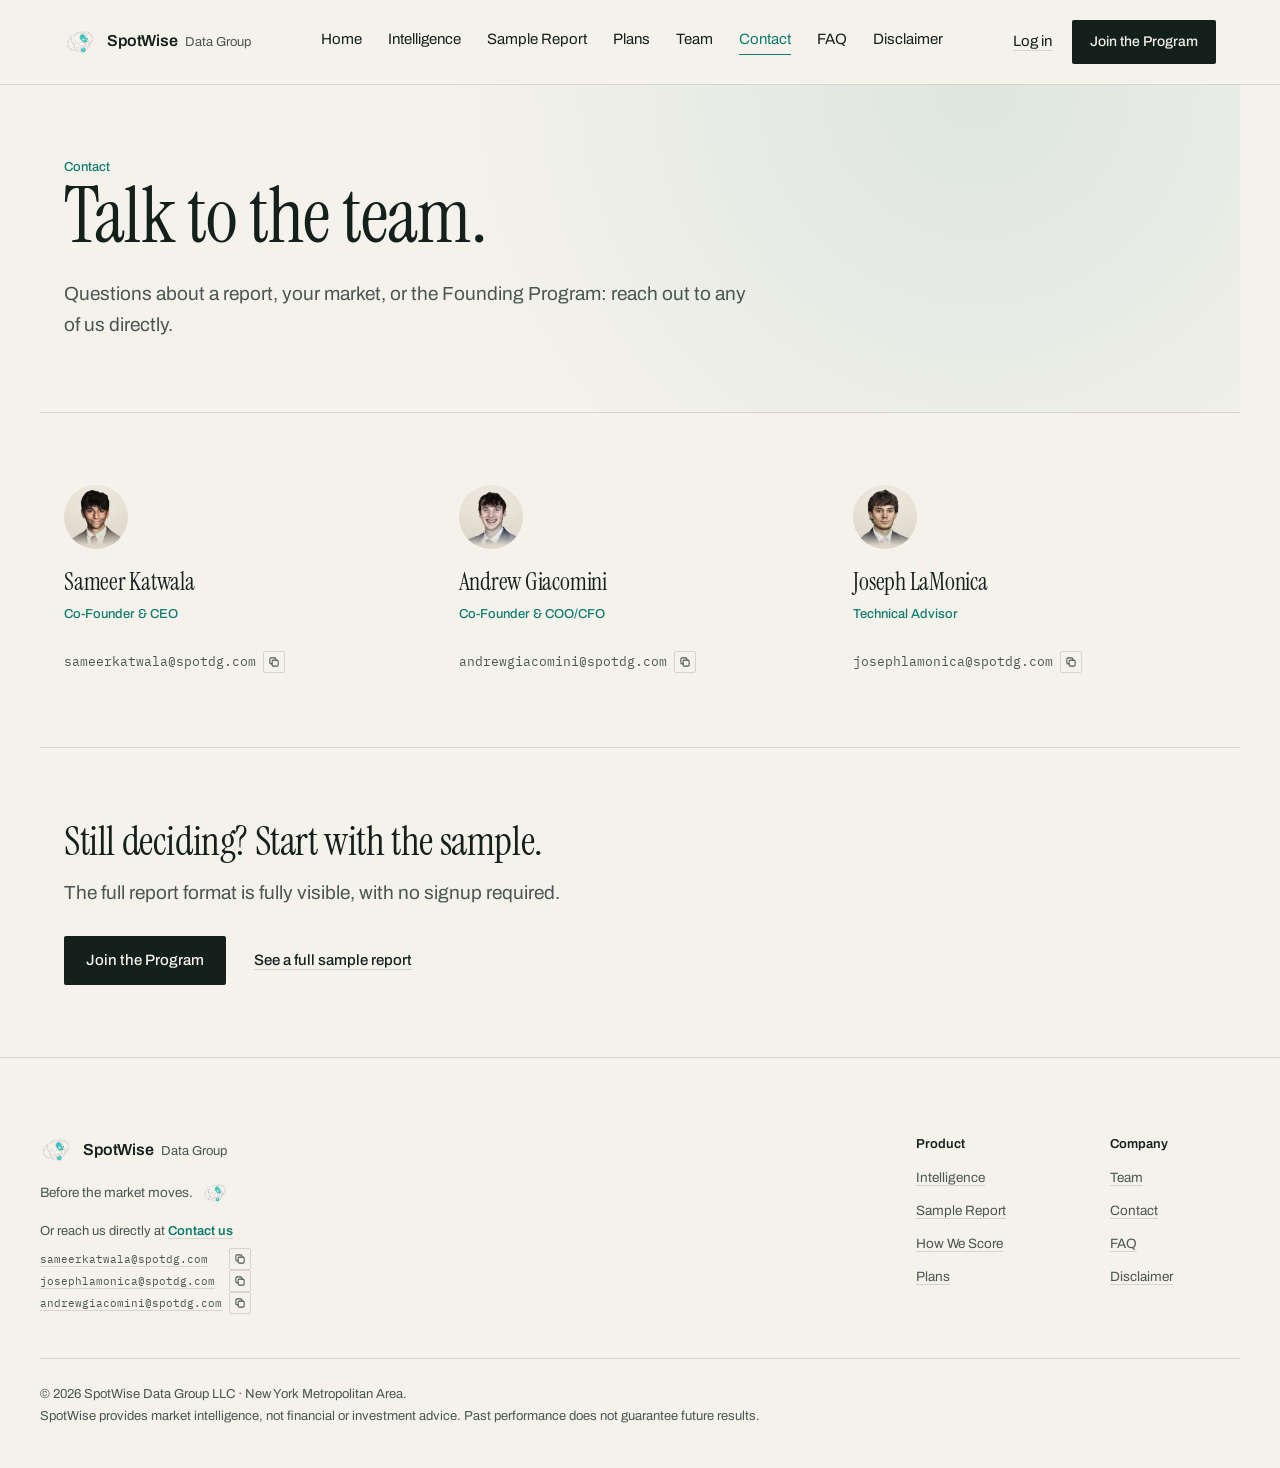
==== commit 35cc6e72: "Merge branch 'site/paper': paper redesign of spotdg.com Replaces the dark "signal" theme with the pa" ====
--- a/contact/index.html
+++ b/contact/index.html
@@ -39,8 +39,8 @@
   /* ---------- Page-local: the email line under each name/role, matching
      home's mono-styled inline links elsewhere. ---------- */
   .people-email{margin-top:14px;}
-  .people-email .mail-unit a{font-family:var(--font-mono);font-size:13px;color:var(--ink);text-decoration:underline;text-underline-offset:3px;text-decoration-color:var(--rule);transition:color .2s var(--ease),text-decoration-color .2s var(--ease);}
-  .people-email .mail-unit a:hover{color:var(--teal);text-decoration-color:var(--teal);}
+  .people-email .mail-unit a{font-family:var(--font-mono);font-size:12.5px;color:var(--ink-2);}
+  .people-email .mail-unit a:hover{color:var(--teal);}
 
   @media (max-width:640px){
     .wrap,.sec{padding-left:20px;padding-right:20px;}
@@ -107,19 +107,19 @@
         <img class="people-photo" src="../assets/team/sameer-paper-400.webp" srcset="../assets/team/sameer-paper-400.webp 400w, ../assets/team/sameer-paper-800.webp 800w" sizes="64px" width="128" height="128" alt="Sameer Katwala" loading="lazy" decoding="async" />
         <h2>Sameer Katwala</h2>
         <div class="people-role">Co-Founder &amp; CEO</div>
-        <div class="people-email"><span class="mail-unit"><a href="https://mail.google.com/mail/?view=cm&amp;fs=1&amp;to=sameerkatwala@spotdg.com" target="_blank" rel="noopener noreferrer" title="Compose to sameerkatwala@spotdg.com in Gmail">sameerkatwala@spotdg.com</a><button type="button" class="mail-copy" data-copy="sameerkatwala@spotdg.com" aria-label="Copy sameerkatwala@spotdg.com to clipboard"><svg viewBox="0 0 24 24" fill="none" stroke="currentColor" stroke-width="2" stroke-linecap="round" stroke-linejoin="round" aria-hidden="true"><rect width="14" height="14" x="8" y="8" rx="2" ry="2"/><path d="M4 16c-1.1 0-2-.9-2-2V4c0-1.1.9-2 2-2h10c1.1 0 2 .9 2 2"/></svg></button></span></div>
+        <div class="people-email"><span class="mail-unit"><a href="https://mail.google.com/mail/?view=cm&amp;fs=1&amp;to=sameerkatwala@spotdg.com" target="_blank" rel="noopener noreferrer" title="Compose to sameerkatwala@spotdg.com in Gmail">sameerkatwala@spotdg.com</a><button type="button" class="mail-copy" data-copy="sameerkatwala@spotdg.com" aria-label="Copy sameerkatwala@spotdg.com to clipboard"><svg viewBox="0 0 16 16" fill="none" stroke="currentColor" stroke-width="1.4" stroke-linecap="round" stroke-linejoin="round" aria-hidden="true"><rect x="5.5" y="5.5" width="8" height="8" rx="1.6"/><path d="M10.5 5.5V4a1.5 1.5 0 0 0-1.5-1.5H4A1.5 1.5 0 0 0 2.5 4v5A1.5 1.5 0 0 0 4 10.5h1.5"/></svg></button></span></div>
       </div>
       <div class="people-card">
         <img class="people-photo" src="../assets/team/andrew-paper-400.webp" srcset="../assets/team/andrew-paper-400.webp 400w, ../assets/team/andrew-paper-800.webp 800w" sizes="64px" width="128" height="128" alt="Andrew Giacomini" loading="lazy" decoding="async" />
         <h2>Andrew Giacomini</h2>
         <div class="people-role">Co-Founder &amp; COO/CFO</div>
-        <div class="people-email"><span class="mail-unit"><a href="https://mail.google.com/mail/?view=cm&amp;fs=1&amp;to=andrewgiacomini@spotdg.com" target="_blank" rel="noopener noreferrer" title="Compose to andrewgiacomini@spotdg.com in Gmail">andrewgiacomini@spotdg.com</a><button type="button" class="mail-copy" data-copy="andrewgiacomini@spotdg.com" aria-label="Copy andrewgiacomini@spotdg.com to clipboard"><svg viewBox="0 0 24 24" fill="none" stroke="currentColor" stroke-width="2" stroke-linecap="round" stroke-linejoin="round" aria-hidden="true"><rect width="14" height="14" x="8" y="8" rx="2" ry="2"/><path d="M4 16c-1.1 0-2-.9-2-2V4c0-1.1.9-2 2-2h10c1.1 0 2 .9 2 2"/></svg></button></span></div>
+        <div class="people-email"><span class="mail-unit"><a href="https://mail.google.com/mail/?view=cm&amp;fs=1&amp;to=andrewgiacomini@spotdg.com" target="_blank" rel="noopener noreferrer" title="Compose to andrewgiacomini@spotdg.com in Gmail">andrewgiacomini@spotdg.com</a><button type="button" class="mail-copy" data-copy="andrewgiacomini@spotdg.com" aria-label="Copy andrewgiacomini@spotdg.com to clipboard"><svg viewBox="0 0 16 16" fill="none" stroke="currentColor" stroke-width="1.4" stroke-linecap="round" stroke-linejoin="round" aria-hidden="true"><rect x="5.5" y="5.5" width="8" height="8" rx="1.6"/><path d="M10.5 5.5V4a1.5 1.5 0 0 0-1.5-1.5H4A1.5 1.5 0 0 0 2.5 4v5A1.5 1.5 0 0 0 4 10.5h1.5"/></svg></button></span></div>
       </div>
       <div class="people-card">
         <img class="people-photo" src="../assets/team/joseph-paper-400.webp" srcset="../assets/team/joseph-paper-400.webp 400w, ../assets/team/joseph-paper-800.webp 800w" sizes="64px" width="128" height="128" alt="Joseph LaMonica" loading="lazy" decoding="async" />
         <h2>Joseph LaMonica</h2>
         <div class="people-role">Technical Advisor</div>
-        <div class="people-email"><span class="mail-unit"><a href="https://mail.google.com/mail/?view=cm&amp;fs=1&amp;to=josephlamonica@spotdg.com" target="_blank" rel="noopener noreferrer" title="Compose to josephlamonica@spotdg.com in Gmail">josephlamonica@spotdg.com</a><button type="button" class="mail-copy" data-copy="josephlamonica@spotdg.com" aria-label="Copy josephlamonica@spotdg.com to clipboard"><svg viewBox="0 0 24 24" fill="none" stroke="currentColor" stroke-width="2" stroke-linecap="round" stroke-linejoin="round" aria-hidden="true"><rect width="14" height="14" x="8" y="8" rx="2" ry="2"/><path d="M4 16c-1.1 0-2-.9-2-2V4c0-1.1.9-2 2-2h10c1.1 0 2 .9 2 2"/></svg></button></span></div>
+        <div class="people-email"><span class="mail-unit"><a href="https://mail.google.com/mail/?view=cm&amp;fs=1&amp;to=josephlamonica@spotdg.com" target="_blank" rel="noopener noreferrer" title="Compose to josephlamonica@spotdg.com in Gmail">josephlamonica@spotdg.com</a><button type="button" class="mail-copy" data-copy="josephlamonica@spotdg.com" aria-label="Copy josephlamonica@spotdg.com to clipboard"><svg viewBox="0 0 16 16" fill="none" stroke="currentColor" stroke-width="1.4" stroke-linecap="round" stroke-linejoin="round" aria-hidden="true"><rect x="5.5" y="5.5" width="8" height="8" rx="1.6"/><path d="M10.5 5.5V4a1.5 1.5 0 0 0-1.5-1.5H4A1.5 1.5 0 0 0 2.5 4v5A1.5 1.5 0 0 0 4 10.5h1.5"/></svg></button></span></div>
       </div>
     </div>
   </section>
@@ -148,7 +148,7 @@
           <img class="spot-face spot-face-blink" src="../assets/spot-icon-blink.png" alt="" aria-hidden="true" />
         </button>
       </div>
-      <div class="footer-contact">Or reach us directly at <a href="../contact/index.html">Contact us</a><span class="emails"><span class="mail-unit"><a href="https://mail.google.com/mail/?view=cm&amp;fs=1&amp;to=sameerkatwala@spotdg.com" target="_blank" rel="noopener noreferrer" title="Compose to sameerkatwala@spotdg.com in Gmail">sameerkatwala@spotdg.com</a><button type="button" class="mail-copy" data-copy="sameerkatwala@spotdg.com" aria-label="Copy sameerkatwala@spotdg.com to clipboard"><svg viewBox="0 0 24 24" fill="none" stroke="currentColor" stroke-width="2" stroke-linecap="round" stroke-linejoin="round" aria-hidden="true"><rect width="14" height="14" x="8" y="8" rx="2" ry="2"/><path d="M4 16c-1.1 0-2-.9-2-2V4c0-1.1.9-2 2-2h10c1.1 0 2 .9 2 2"/></svg></button></span> <span class="sep">&middot;</span> <span class="mail-unit"><a href="https://mail.google.com/mail/?view=cm&amp;fs=1&amp;to=josephlamonica@spotdg.com" target="_blank" rel="noopener noreferrer" title="Compose to josephlamonica@spotdg.com in Gmail">josephlamonica@spotdg.com</a><button type="button" class="mail-copy" data-copy="josephlamonica@spotdg.com" aria-label="Copy josephlamonica@spotdg.com to clipboard"><svg viewBox="0 0 24 24" fill="none" stroke="currentColor" stroke-width="2" stroke-linecap="round" stroke-linejoin="round" aria-hidden="true"><rect width="14" height="14" x="8" y="8" rx="2" ry="2"/><path d="M4 16c-1.1 0-2-.9-2-2V4c0-1.1.9-2 2-2h10c1.1 0 2 .9 2 2"/></svg></button></span> <span class="sep">&middot;</span> <span class="mail-unit"><a href="https://mail.google.com/mail/?view=cm&amp;fs=1&amp;to=andrewgiacomini@spotdg.com" target="_blank" rel="noopener noreferrer" title="Compose to andrewgiacomini@spotdg.com in Gmail">andrewgiacomini@spotdg.com</a><button type="button" class="mail-copy" data-copy="andrewgiacomini@spotdg.com" aria-label="Copy andrewgiacomini@spotdg.com to clipboard"><svg viewBox="0 0 24 24" fill="none" stroke="currentColor" stroke-width="2" stroke-linecap="round" stroke-linejoin="round" aria-hidden="true"><rect width="14" height="14" x="8" y="8" rx="2" ry="2"/><path d="M4 16c-1.1 0-2-.9-2-2V4c0-1.1.9-2 2-2h10c1.1 0 2 .9 2 2"/></svg></button></span></span></div>
+      <div class="footer-contact">Or reach us directly at <a href="../contact/index.html">Contact us</a><span class="emails"><span class="mail-unit"><a href="https://mail.google.com/mail/?view=cm&amp;fs=1&amp;to=sameerkatwala@spotdg.com" target="_blank" rel="noopener noreferrer" title="Compose to sameerkatwala@spotdg.com in Gmail">sameerkatwala@spotdg.com</a><button type="button" class="mail-copy" data-copy="sameerkatwala@spotdg.com" aria-label="Copy sameerkatwala@spotdg.com to clipboard"><svg viewBox="0 0 16 16" fill="none" stroke="currentColor" stroke-width="1.4" stroke-linecap="round" stroke-linejoin="round" aria-hidden="true"><rect x="5.5" y="5.5" width="8" height="8" rx="1.6"/><path d="M10.5 5.5V4a1.5 1.5 0 0 0-1.5-1.5H4A1.5 1.5 0 0 0 2.5 4v5A1.5 1.5 0 0 0 4 10.5h1.5"/></svg></button></span> <span class="sep">&middot;</span> <span class="mail-unit"><a href="https://mail.google.com/mail/?view=cm&amp;fs=1&amp;to=josephlamonica@spotdg.com" target="_blank" rel="noopener noreferrer" title="Compose to josephlamonica@spotdg.com in Gmail">josephlamonica@spotdg.com</a><button type="button" class="mail-copy" data-copy="josephlamonica@spotdg.com" aria-label="Copy josephlamonica@spotdg.com to clipboard"><svg viewBox="0 0 16 16" fill="none" stroke="currentColor" stroke-width="1.4" stroke-linecap="round" stroke-linejoin="round" aria-hidden="true"><rect x="5.5" y="5.5" width="8" height="8" rx="1.6"/><path d="M10.5 5.5V4a1.5 1.5 0 0 0-1.5-1.5H4A1.5 1.5 0 0 0 2.5 4v5A1.5 1.5 0 0 0 4 10.5h1.5"/></svg></button></span> <span class="sep">&middot;</span> <span class="mail-unit"><a href="https://mail.google.com/mail/?view=cm&amp;fs=1&amp;to=andrewgiacomini@spotdg.com" target="_blank" rel="noopener noreferrer" title="Compose to andrewgiacomini@spotdg.com in Gmail">andrewgiacomini@spotdg.com</a><button type="button" class="mail-copy" data-copy="andrewgiacomini@spotdg.com" aria-label="Copy andrewgiacomini@spotdg.com to clipboard"><svg viewBox="0 0 16 16" fill="none" stroke="currentColor" stroke-width="1.4" stroke-linecap="round" stroke-linejoin="round" aria-hidden="true"><rect x="5.5" y="5.5" width="8" height="8" rx="1.6"/><path d="M10.5 5.5V4a1.5 1.5 0 0 0-1.5-1.5H4A1.5 1.5 0 0 0 2.5 4v5A1.5 1.5 0 0 0 4 10.5h1.5"/></svg></button></span></span></div>
     </div>
     <div class="footer-cols">
       <div class="footer-col">
--- a/shared.css
+++ b/shared.css
@@ -63,15 +63,7 @@
   --max:1200px;   /* 12-column grid max-width */
   --gutter:24px;  /* grid gutter */
 
-  /* ---- Radius (revised 2026-09-23, "paper button shape"): buttons are
-     10px, set directly on .btn/.btn-primary rather than through this token
-     -- --radius-btn stays 2px below because .tier-swatch still keys off it
-     and that swatch is deliberately left alone. Other bordered chrome (the
-     nav-sheet trigger, the founding-program back-link, the boxed textarea,
-     the mail-copy "Copied" tooltip) is 8px or has its border dropped
-     entirely, decided per element. Documents and images stay 4px
-     (--radius-doc), also reused by .tag-sample so the sample tag matches
-     the document it sits on. Tables stay square. ---- */
+  /* ---- Radius: 2px buttons, 4px documents and images, nothing larger ---- */
   --radius-btn:2px;
   --radius-doc:4px;
 
@@ -196,17 +188,14 @@
 .num-strong{font-weight:600;}
 
 /* ---------- Buttons ----------
-   Primary: solid ink, paper text, 10px radius, background shifts to teal on
+   Primary: solid ink, paper text, 2px radius, background shifts to teal on
    hover. Secondary is not a button at all -- it's a text link with an
    underline that changes color on hover. No arrows are added by CSS on
    either; any arrow glyph on the site today lives in existing link copy
-   and is preserved there untouched, not introduced here as decoration.
-   Radius is set literally here, not via --radius-btn -- that token still
-   drives .tier-swatch, which is not changing shape (see the radius comment
-   in :root). ---------- */
+   and is preserved there untouched, not introduced here as decoration. ---------- */
 .btn{
   display:inline-block;font-family:var(--font-sans);font-weight:500;font-size:15px;
-  padding:13px 24px;border-radius:10px;border:none;cursor:pointer;
+  padding:13px 22px;border-radius:var(--radius-btn);border:none;cursor:pointer;
   text-decoration:none;transition:background-color .22s var(--ease),color .22s var(--ease);
   white-space:nowrap;
 }
@@ -279,7 +268,7 @@
   white-space:nowrap;transition:color .2s var(--ease),text-decoration-color .2s var(--ease);
 }
 .nav-login:hover{color:var(--teal);text-decoration-color:var(--teal);}
-.nav-cta{font-size:14px;}
+.nav-cta{padding:11px 18px;font-size:14px;}
 .nav-cta-short{display:none;}
 
 /* ---------- Sheet (mobile nav, <900px): icon-only trigger, no "Menu" label.
@@ -289,7 +278,7 @@
 .nav-sheet{display:none;}
 .nav-sheet-trigger{
   display:none;align-items:center;justify-content:center;width:40px;height:40px;
-  border-radius:8px;background:none;border:1px solid var(--rule);
+  border-radius:var(--radius-btn);background:none;border:1px solid var(--rule);
   color:var(--ink);cursor:pointer;font-family:inherit;flex-shrink:0;
   transition:color .2s var(--ease),border-color .2s var(--ease);
 }
@@ -558,7 +547,7 @@
    text, 11px Archivo 500 uppercase -- the only uppercase text-transform on
    the site besides the nav wordmark (which is naturally-cased, not
    transformed, so in practice this is the only uppercase, full stop). ---------- */
-.tag-sample{display:inline-block;background:var(--ink);color:var(--paper);font-family:var(--font-sans);font-weight:500;font-size:11px;text-transform:uppercase;letter-spacing:.02em;padding:3px 8px;border-radius:var(--radius-doc);}
+.tag-sample{display:inline-block;background:var(--ink);color:var(--paper);font-family:var(--font-sans);font-weight:500;font-size:11px;text-transform:uppercase;letter-spacing:.02em;padding:3px 8px;border-radius:var(--radius-btn);}
 
 /* ---------- Form fields: underline inputs, boxed textarea, no pill/rounded
    chrome. Used by the live founding-program form. ---------- */
@@ -569,7 +558,7 @@
   background:transparent;border-radius:0;font-family:var(--font-sans);font-size:17px;color:var(--ink);
 }
 .f-field textarea{
-  width:100%;padding:12px;border:1px solid var(--rule);border-radius:8px;
+  width:100%;padding:12px;border:1px solid var(--rule);border-radius:var(--radius-btn);
   background:transparent;font-family:var(--font-sans);font-size:17px;color:var(--ink);
   resize:vertical;min-height:110px;
 }
@@ -685,30 +674,27 @@
 .footer-contact a{color:var(--teal);font-weight:600;text-decoration:underline;text-underline-offset:3px;text-decoration-color:var(--rule);transition:text-decoration-color .2s var(--ease);}
 .footer-contact a:hover{text-decoration-color:var(--teal);}
 .footer-contact .emails{display:block;margin-top:6px;font-family:var(--font-mono);font-size:11px;color:var(--ink-2);line-height:2;}
-.footer-contact .emails a{font-family:var(--font-mono);font-size:13px;color:var(--ink);font-weight:400;text-decoration:underline;text-underline-offset:3px;text-decoration-color:var(--rule);transition:color .2s var(--ease),text-decoration-color .2s var(--ease);}
+.footer-contact .emails a{color:var(--ink-2);font-weight:400;text-decoration:underline;text-underline-offset:3px;text-decoration-color:var(--rule);transition:color .2s var(--ease),text-decoration-color .2s var(--ease);}
 .footer-contact .emails a:hover,.footer-contact .emails a:focus-visible{color:var(--teal);text-decoration-color:var(--teal);}
 .footer-contact .emails .sep{display:none;}
 
-/* Copy chip (Contact + footer): no bordered box -- the address itself
-   carries the affordance (mono, underlined in --rule), and the copy button
-   is just a bare icon that goes teal on hover/copied, no border/background. */
-.mail-unit{display:inline-flex;align-items:center;gap:8px;max-width:100%;}
+.mail-unit{display:inline-flex;align-items:center;gap:7px;max-width:100%;}
 .mail-copy{
   display:inline-flex;align-items:center;justify-content:center;flex-shrink:0;
-  width:22px;height:22px;padding:0;cursor:pointer;
-  background:transparent;border:none;color:var(--ink-2);
+  width:22px;height:22px;padding:0;border-radius:var(--radius-btn);cursor:pointer;
+  background:transparent;border:1px solid var(--rule);color:var(--ink-2);
   font-family:inherit;position:relative;
-  transition:color .2s var(--ease);
-}
-.mail-copy svg{width:14px;height:14px;}
-.mail-copy:hover{color:var(--teal);}
+  transition:color .2s var(--ease),border-color .2s var(--ease);
+}
+.mail-copy svg{width:12px;height:12px;}
+.mail-copy:hover{color:var(--teal);border-color:var(--teal);}
 .mail-copy:focus-visible{outline:2px solid var(--teal);outline-offset:2px;}
-.mail-copy.is-copied{color:var(--teal);}
+.mail-copy.is-copied{color:var(--teal);border-color:var(--teal);}
 .mail-copy.is-copied::after{
   content:"Copied";position:absolute;bottom:calc(100% + 7px);left:50%;transform:translateX(-50%);
   font-family:var(--font-mono);font-size:9.5px;font-weight:500;letter-spacing:.06em;
   color:var(--teal);background:var(--paper);
-  border:1px solid var(--rule);border-radius:8px;padding:3px 7px;white-space:nowrap;pointer-events:none;
+  border:1px solid var(--rule);border-radius:var(--radius-btn);padding:3px 7px;white-space:nowrap;pointer-events:none;
 }
 .footer-contact .emails .mail-unit{display:flex;}
 .footer-contact .emails .mail-unit a{min-width:26ch;}
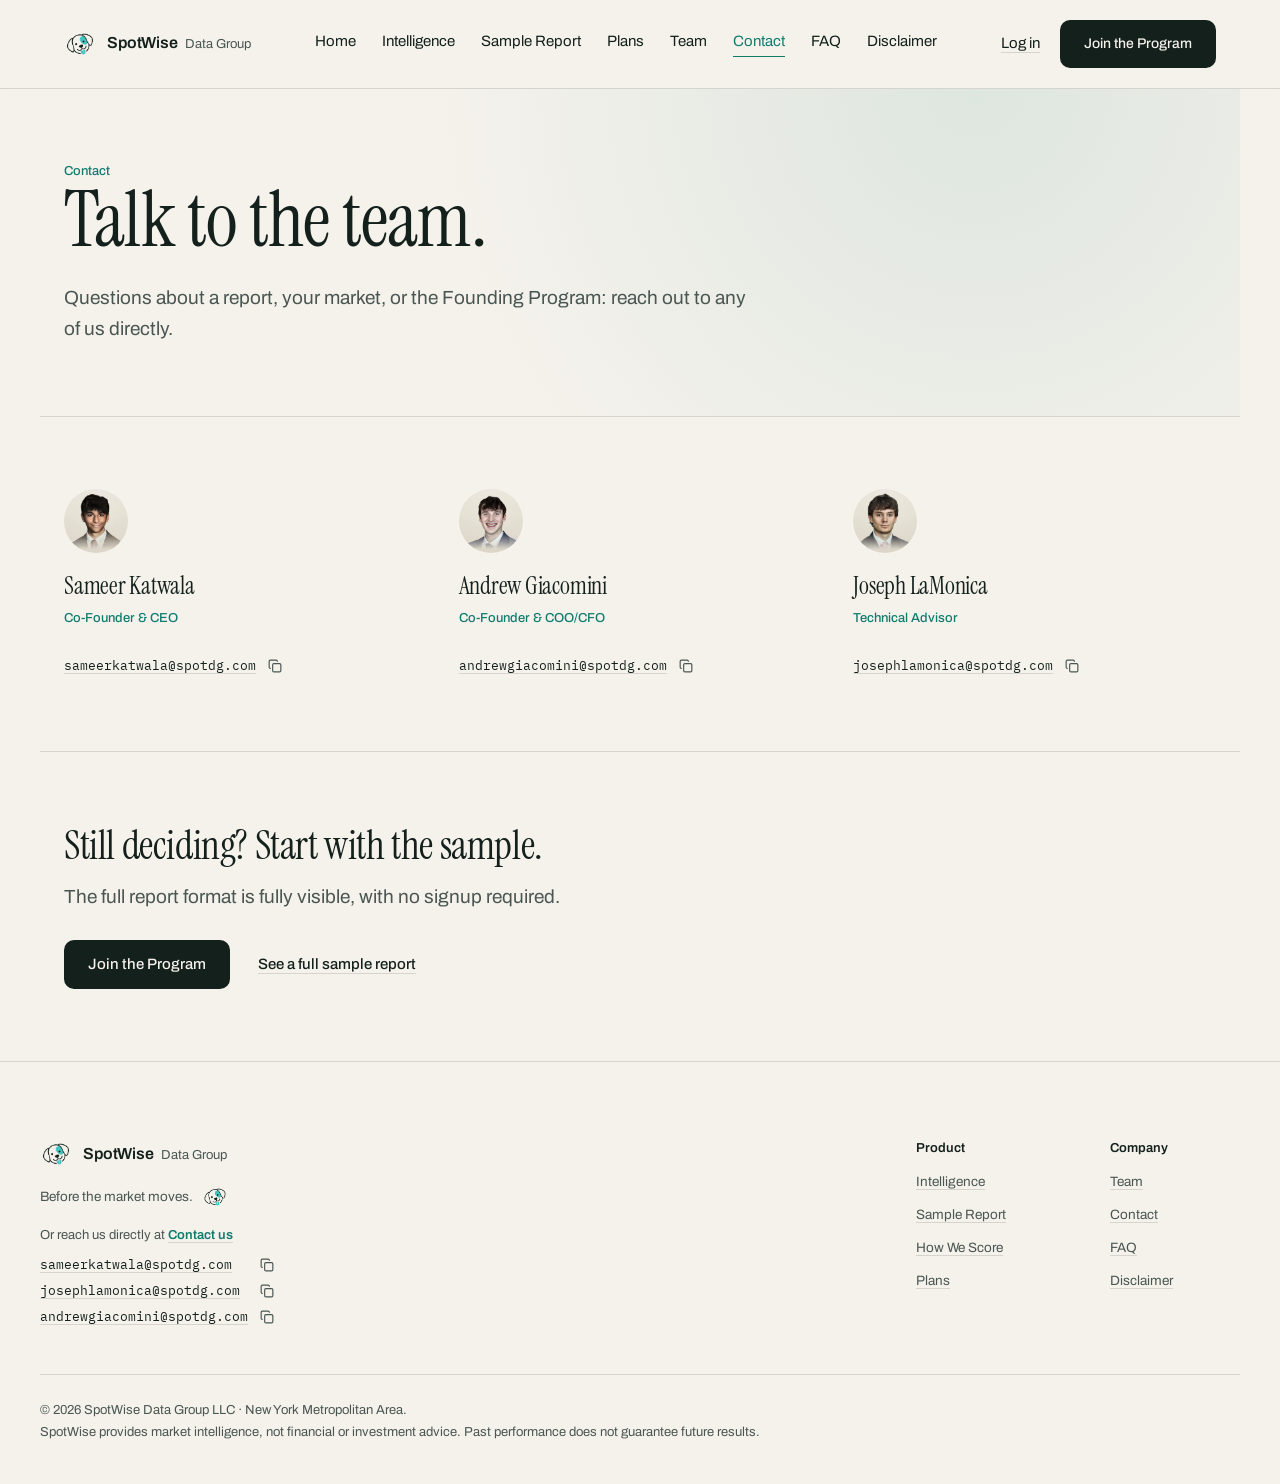
==== commit 6c7812aa: "Merge branch 'site/paper': ink dog mark, smoother scroll reveal, 10px buttons Co-Authored-By: Claude" ====
--- a/contact/index.html
+++ b/contact/index.html
@@ -39,8 +39,8 @@
   /* ---------- Page-local: the email line under each name/role, matching
      home's mono-styled inline links elsewhere. ---------- */
   .people-email{margin-top:14px;}
-  .people-email .mail-unit a{font-family:var(--font-mono);font-size:12.5px;color:var(--ink-2);}
-  .people-email .mail-unit a:hover{color:var(--teal);}
+  .people-email .mail-unit a{font-family:var(--font-mono);font-size:13px;color:var(--ink);text-decoration:underline;text-underline-offset:3px;text-decoration-color:var(--rule);transition:color .2s var(--ease),text-decoration-color .2s var(--ease);}
+  .people-email .mail-unit a:hover{color:var(--teal);text-decoration-color:var(--teal);}
 
   @media (max-width:640px){
     .wrap,.sec{padding-left:20px;padding-right:20px;}
@@ -107,19 +107,19 @@
         <img class="people-photo" src="../assets/team/sameer-paper-400.webp" srcset="../assets/team/sameer-paper-400.webp 400w, ../assets/team/sameer-paper-800.webp 800w" sizes="64px" width="128" height="128" alt="Sameer Katwala" loading="lazy" decoding="async" />
         <h2>Sameer Katwala</h2>
         <div class="people-role">Co-Founder &amp; CEO</div>
-        <div class="people-email"><span class="mail-unit"><a href="https://mail.google.com/mail/?view=cm&amp;fs=1&amp;to=sameerkatwala@spotdg.com" target="_blank" rel="noopener noreferrer" title="Compose to sameerkatwala@spotdg.com in Gmail">sameerkatwala@spotdg.com</a><button type="button" class="mail-copy" data-copy="sameerkatwala@spotdg.com" aria-label="Copy sameerkatwala@spotdg.com to clipboard"><svg viewBox="0 0 16 16" fill="none" stroke="currentColor" stroke-width="1.4" stroke-linecap="round" stroke-linejoin="round" aria-hidden="true"><rect x="5.5" y="5.5" width="8" height="8" rx="1.6"/><path d="M10.5 5.5V4a1.5 1.5 0 0 0-1.5-1.5H4A1.5 1.5 0 0 0 2.5 4v5A1.5 1.5 0 0 0 4 10.5h1.5"/></svg></button></span></div>
+        <div class="people-email"><span class="mail-unit"><a href="https://mail.google.com/mail/?view=cm&amp;fs=1&amp;to=sameerkatwala@spotdg.com" target="_blank" rel="noopener noreferrer" title="Compose to sameerkatwala@spotdg.com in Gmail">sameerkatwala@spotdg.com</a><button type="button" class="mail-copy" data-copy="sameerkatwala@spotdg.com" aria-label="Copy sameerkatwala@spotdg.com to clipboard"><svg viewBox="0 0 24 24" fill="none" stroke="currentColor" stroke-width="2" stroke-linecap="round" stroke-linejoin="round" aria-hidden="true"><rect width="14" height="14" x="8" y="8" rx="2" ry="2"/><path d="M4 16c-1.1 0-2-.9-2-2V4c0-1.1.9-2 2-2h10c1.1 0 2 .9 2 2"/></svg></button></span></div>
       </div>
       <div class="people-card">
         <img class="people-photo" src="../assets/team/andrew-paper-400.webp" srcset="../assets/team/andrew-paper-400.webp 400w, ../assets/team/andrew-paper-800.webp 800w" sizes="64px" width="128" height="128" alt="Andrew Giacomini" loading="lazy" decoding="async" />
         <h2>Andrew Giacomini</h2>
         <div class="people-role">Co-Founder &amp; COO/CFO</div>
-        <div class="people-email"><span class="mail-unit"><a href="https://mail.google.com/mail/?view=cm&amp;fs=1&amp;to=andrewgiacomini@spotdg.com" target="_blank" rel="noopener noreferrer" title="Compose to andrewgiacomini@spotdg.com in Gmail">andrewgiacomini@spotdg.com</a><button type="button" class="mail-copy" data-copy="andrewgiacomini@spotdg.com" aria-label="Copy andrewgiacomini@spotdg.com to clipboard"><svg viewBox="0 0 16 16" fill="none" stroke="currentColor" stroke-width="1.4" stroke-linecap="round" stroke-linejoin="round" aria-hidden="true"><rect x="5.5" y="5.5" width="8" height="8" rx="1.6"/><path d="M10.5 5.5V4a1.5 1.5 0 0 0-1.5-1.5H4A1.5 1.5 0 0 0 2.5 4v5A1.5 1.5 0 0 0 4 10.5h1.5"/></svg></button></span></div>
+        <div class="people-email"><span class="mail-unit"><a href="https://mail.google.com/mail/?view=cm&amp;fs=1&amp;to=andrewgiacomini@spotdg.com" target="_blank" rel="noopener noreferrer" title="Compose to andrewgiacomini@spotdg.com in Gmail">andrewgiacomini@spotdg.com</a><button type="button" class="mail-copy" data-copy="andrewgiacomini@spotdg.com" aria-label="Copy andrewgiacomini@spotdg.com to clipboard"><svg viewBox="0 0 24 24" fill="none" stroke="currentColor" stroke-width="2" stroke-linecap="round" stroke-linejoin="round" aria-hidden="true"><rect width="14" height="14" x="8" y="8" rx="2" ry="2"/><path d="M4 16c-1.1 0-2-.9-2-2V4c0-1.1.9-2 2-2h10c1.1 0 2 .9 2 2"/></svg></button></span></div>
       </div>
       <div class="people-card">
         <img class="people-photo" src="../assets/team/joseph-paper-400.webp" srcset="../assets/team/joseph-paper-400.webp 400w, ../assets/team/joseph-paper-800.webp 800w" sizes="64px" width="128" height="128" alt="Joseph LaMonica" loading="lazy" decoding="async" />
         <h2>Joseph LaMonica</h2>
         <div class="people-role">Technical Advisor</div>
-        <div class="people-email"><span class="mail-unit"><a href="https://mail.google.com/mail/?view=cm&amp;fs=1&amp;to=josephlamonica@spotdg.com" target="_blank" rel="noopener noreferrer" title="Compose to josephlamonica@spotdg.com in Gmail">josephlamonica@spotdg.com</a><button type="button" class="mail-copy" data-copy="josephlamonica@spotdg.com" aria-label="Copy josephlamonica@spotdg.com to clipboard"><svg viewBox="0 0 16 16" fill="none" stroke="currentColor" stroke-width="1.4" stroke-linecap="round" stroke-linejoin="round" aria-hidden="true"><rect x="5.5" y="5.5" width="8" height="8" rx="1.6"/><path d="M10.5 5.5V4a1.5 1.5 0 0 0-1.5-1.5H4A1.5 1.5 0 0 0 2.5 4v5A1.5 1.5 0 0 0 4 10.5h1.5"/></svg></button></span></div>
+        <div class="people-email"><span class="mail-unit"><a href="https://mail.google.com/mail/?view=cm&amp;fs=1&amp;to=josephlamonica@spotdg.com" target="_blank" rel="noopener noreferrer" title="Compose to josephlamonica@spotdg.com in Gmail">josephlamonica@spotdg.com</a><button type="button" class="mail-copy" data-copy="josephlamonica@spotdg.com" aria-label="Copy josephlamonica@spotdg.com to clipboard"><svg viewBox="0 0 24 24" fill="none" stroke="currentColor" stroke-width="2" stroke-linecap="round" stroke-linejoin="round" aria-hidden="true"><rect width="14" height="14" x="8" y="8" rx="2" ry="2"/><path d="M4 16c-1.1 0-2-.9-2-2V4c0-1.1.9-2 2-2h10c1.1 0 2 .9 2 2"/></svg></button></span></div>
       </div>
     </div>
   </section>
@@ -148,7 +148,7 @@
           <img class="spot-face spot-face-blink" src="../assets/spot-icon-blink.png" alt="" aria-hidden="true" />
         </button>
       </div>
-      <div class="footer-contact">Or reach us directly at <a href="../contact/index.html">Contact us</a><span class="emails"><span class="mail-unit"><a href="https://mail.google.com/mail/?view=cm&amp;fs=1&amp;to=sameerkatwala@spotdg.com" target="_blank" rel="noopener noreferrer" title="Compose to sameerkatwala@spotdg.com in Gmail">sameerkatwala@spotdg.com</a><button type="button" class="mail-copy" data-copy="sameerkatwala@spotdg.com" aria-label="Copy sameerkatwala@spotdg.com to clipboard"><svg viewBox="0 0 16 16" fill="none" stroke="currentColor" stroke-width="1.4" stroke-linecap="round" stroke-linejoin="round" aria-hidden="true"><rect x="5.5" y="5.5" width="8" height="8" rx="1.6"/><path d="M10.5 5.5V4a1.5 1.5 0 0 0-1.5-1.5H4A1.5 1.5 0 0 0 2.5 4v5A1.5 1.5 0 0 0 4 10.5h1.5"/></svg></button></span> <span class="sep">&middot;</span> <span class="mail-unit"><a href="https://mail.google.com/mail/?view=cm&amp;fs=1&amp;to=josephlamonica@spotdg.com" target="_blank" rel="noopener noreferrer" title="Compose to josephlamonica@spotdg.com in Gmail">josephlamonica@spotdg.com</a><button type="button" class="mail-copy" data-copy="josephlamonica@spotdg.com" aria-label="Copy josephlamonica@spotdg.com to clipboard"><svg viewBox="0 0 16 16" fill="none" stroke="currentColor" stroke-width="1.4" stroke-linecap="round" stroke-linejoin="round" aria-hidden="true"><rect x="5.5" y="5.5" width="8" height="8" rx="1.6"/><path d="M10.5 5.5V4a1.5 1.5 0 0 0-1.5-1.5H4A1.5 1.5 0 0 0 2.5 4v5A1.5 1.5 0 0 0 4 10.5h1.5"/></svg></button></span> <span class="sep">&middot;</span> <span class="mail-unit"><a href="https://mail.google.com/mail/?view=cm&amp;fs=1&amp;to=andrewgiacomini@spotdg.com" target="_blank" rel="noopener noreferrer" title="Compose to andrewgiacomini@spotdg.com in Gmail">andrewgiacomini@spotdg.com</a><button type="button" class="mail-copy" data-copy="andrewgiacomini@spotdg.com" aria-label="Copy andrewgiacomini@spotdg.com to clipboard"><svg viewBox="0 0 16 16" fill="none" stroke="currentColor" stroke-width="1.4" stroke-linecap="round" stroke-linejoin="round" aria-hidden="true"><rect x="5.5" y="5.5" width="8" height="8" rx="1.6"/><path d="M10.5 5.5V4a1.5 1.5 0 0 0-1.5-1.5H4A1.5 1.5 0 0 0 2.5 4v5A1.5 1.5 0 0 0 4 10.5h1.5"/></svg></button></span></span></div>
+      <div class="footer-contact">Or reach us directly at <a href="../contact/index.html">Contact us</a><span class="emails"><span class="mail-unit"><a href="https://mail.google.com/mail/?view=cm&amp;fs=1&amp;to=sameerkatwala@spotdg.com" target="_blank" rel="noopener noreferrer" title="Compose to sameerkatwala@spotdg.com in Gmail">sameerkatwala@spotdg.com</a><button type="button" class="mail-copy" data-copy="sameerkatwala@spotdg.com" aria-label="Copy sameerkatwala@spotdg.com to clipboard"><svg viewBox="0 0 24 24" fill="none" stroke="currentColor" stroke-width="2" stroke-linecap="round" stroke-linejoin="round" aria-hidden="true"><rect width="14" height="14" x="8" y="8" rx="2" ry="2"/><path d="M4 16c-1.1 0-2-.9-2-2V4c0-1.1.9-2 2-2h10c1.1 0 2 .9 2 2"/></svg></button></span> <span class="sep">&middot;</span> <span class="mail-unit"><a href="https://mail.google.com/mail/?view=cm&amp;fs=1&amp;to=josephlamonica@spotdg.com" target="_blank" rel="noopener noreferrer" title="Compose to josephlamonica@spotdg.com in Gmail">josephlamonica@spotdg.com</a><button type="button" class="mail-copy" data-copy="josephlamonica@spotdg.com" aria-label="Copy josephlamonica@spotdg.com to clipboard"><svg viewBox="0 0 24 24" fill="none" stroke="currentColor" stroke-width="2" stroke-linecap="round" stroke-linejoin="round" aria-hidden="true"><rect width="14" height="14" x="8" y="8" rx="2" ry="2"/><path d="M4 16c-1.1 0-2-.9-2-2V4c0-1.1.9-2 2-2h10c1.1 0 2 .9 2 2"/></svg></button></span> <span class="sep">&middot;</span> <span class="mail-unit"><a href="https://mail.google.com/mail/?view=cm&amp;fs=1&amp;to=andrewgiacomini@spotdg.com" target="_blank" rel="noopener noreferrer" title="Compose to andrewgiacomini@spotdg.com in Gmail">andrewgiacomini@spotdg.com</a><button type="button" class="mail-copy" data-copy="andrewgiacomini@spotdg.com" aria-label="Copy andrewgiacomini@spotdg.com to clipboard"><svg viewBox="0 0 24 24" fill="none" stroke="currentColor" stroke-width="2" stroke-linecap="round" stroke-linejoin="round" aria-hidden="true"><rect width="14" height="14" x="8" y="8" rx="2" ry="2"/><path d="M4 16c-1.1 0-2-.9-2-2V4c0-1.1.9-2 2-2h10c1.1 0 2 .9 2 2"/></svg></button></span></span></div>
     </div>
     <div class="footer-cols">
       <div class="footer-col">
--- a/shared.css
+++ b/shared.css
@@ -63,7 +63,15 @@
   --max:1200px;   /* 12-column grid max-width */
   --gutter:24px;  /* grid gutter */
 
-  /* ---- Radius: 2px buttons, 4px documents and images, nothing larger ---- */
+  /* ---- Radius (revised 2026-09-23, "paper button shape"): buttons are
+     10px, set directly on .btn/.btn-primary rather than through this token
+     -- --radius-btn stays 2px below because .tier-swatch still keys off it
+     and that swatch is deliberately left alone. Other bordered chrome (the
+     nav-sheet trigger, the founding-program back-link, the boxed textarea,
+     the mail-copy "Copied" tooltip) is 8px or has its border dropped
+     entirely, decided per element. Documents and images stay 4px
+     (--radius-doc), also reused by .tag-sample so the sample tag matches
+     the document it sits on. Tables stay square. ---- */
   --radius-btn:2px;
   --radius-doc:4px;
 
@@ -188,14 +196,17 @@
 .num-strong{font-weight:600;}
 
 /* ---------- Buttons ----------
-   Primary: solid ink, paper text, 2px radius, background shifts to teal on
+   Primary: solid ink, paper text, 10px radius, background shifts to teal on
    hover. Secondary is not a button at all -- it's a text link with an
    underline that changes color on hover. No arrows are added by CSS on
    either; any arrow glyph on the site today lives in existing link copy
-   and is preserved there untouched, not introduced here as decoration. ---------- */
+   and is preserved there untouched, not introduced here as decoration.
+   Radius is set literally here, not via --radius-btn -- that token still
+   drives .tier-swatch, which is not changing shape (see the radius comment
+   in :root). ---------- */
 .btn{
   display:inline-block;font-family:var(--font-sans);font-weight:500;font-size:15px;
-  padding:13px 22px;border-radius:var(--radius-btn);border:none;cursor:pointer;
+  padding:13px 24px;border-radius:10px;border:none;cursor:pointer;
   text-decoration:none;transition:background-color .22s var(--ease),color .22s var(--ease);
   white-space:nowrap;
 }
@@ -268,7 +279,7 @@
   white-space:nowrap;transition:color .2s var(--ease),text-decoration-color .2s var(--ease);
 }
 .nav-login:hover{color:var(--teal);text-decoration-color:var(--teal);}
-.nav-cta{padding:11px 18px;font-size:14px;}
+.nav-cta{font-size:14px;}
 .nav-cta-short{display:none;}
 
 /* ---------- Sheet (mobile nav, <900px): icon-only trigger, no "Menu" label.
@@ -278,7 +289,7 @@
 .nav-sheet{display:none;}
 .nav-sheet-trigger{
   display:none;align-items:center;justify-content:center;width:40px;height:40px;
-  border-radius:var(--radius-btn);background:none;border:1px solid var(--rule);
+  border-radius:8px;background:none;border:1px solid var(--rule);
   color:var(--ink);cursor:pointer;font-family:inherit;flex-shrink:0;
   transition:color .2s var(--ease),border-color .2s var(--ease);
 }
@@ -547,7 +558,7 @@
    text, 11px Archivo 500 uppercase -- the only uppercase text-transform on
    the site besides the nav wordmark (which is naturally-cased, not
    transformed, so in practice this is the only uppercase, full stop). ---------- */
-.tag-sample{display:inline-block;background:var(--ink);color:var(--paper);font-family:var(--font-sans);font-weight:500;font-size:11px;text-transform:uppercase;letter-spacing:.02em;padding:3px 8px;border-radius:var(--radius-btn);}
+.tag-sample{display:inline-block;background:var(--ink);color:var(--paper);font-family:var(--font-sans);font-weight:500;font-size:11px;text-transform:uppercase;letter-spacing:.02em;padding:3px 8px;border-radius:var(--radius-doc);}
 
 /* ---------- Form fields: underline inputs, boxed textarea, no pill/rounded
    chrome. Used by the live founding-program form. ---------- */
@@ -558,7 +569,7 @@
   background:transparent;border-radius:0;font-family:var(--font-sans);font-size:17px;color:var(--ink);
 }
 .f-field textarea{
-  width:100%;padding:12px;border:1px solid var(--rule);border-radius:var(--radius-btn);
+  width:100%;padding:12px;border:1px solid var(--rule);border-radius:8px;
   background:transparent;font-family:var(--font-sans);font-size:17px;color:var(--ink);
   resize:vertical;min-height:110px;
 }
@@ -674,27 +685,30 @@
 .footer-contact a{color:var(--teal);font-weight:600;text-decoration:underline;text-underline-offset:3px;text-decoration-color:var(--rule);transition:text-decoration-color .2s var(--ease);}
 .footer-contact a:hover{text-decoration-color:var(--teal);}
 .footer-contact .emails{display:block;margin-top:6px;font-family:var(--font-mono);font-size:11px;color:var(--ink-2);line-height:2;}
-.footer-contact .emails a{color:var(--ink-2);font-weight:400;text-decoration:underline;text-underline-offset:3px;text-decoration-color:var(--rule);transition:color .2s var(--ease),text-decoration-color .2s var(--ease);}
+.footer-contact .emails a{font-family:var(--font-mono);font-size:13px;color:var(--ink);font-weight:400;text-decoration:underline;text-underline-offset:3px;text-decoration-color:var(--rule);transition:color .2s var(--ease),text-decoration-color .2s var(--ease);}
 .footer-contact .emails a:hover,.footer-contact .emails a:focus-visible{color:var(--teal);text-decoration-color:var(--teal);}
 .footer-contact .emails .sep{display:none;}
 
-.mail-unit{display:inline-flex;align-items:center;gap:7px;max-width:100%;}
+/* Copy chip (Contact + footer): no bordered box -- the address itself
+   carries the affordance (mono, underlined in --rule), and the copy button
+   is just a bare icon that goes teal on hover/copied, no border/background. */
+.mail-unit{display:inline-flex;align-items:center;gap:8px;max-width:100%;}
 .mail-copy{
   display:inline-flex;align-items:center;justify-content:center;flex-shrink:0;
-  width:22px;height:22px;padding:0;border-radius:var(--radius-btn);cursor:pointer;
-  background:transparent;border:1px solid var(--rule);color:var(--ink-2);
+  width:22px;height:22px;padding:0;cursor:pointer;
+  background:transparent;border:none;color:var(--ink-2);
   font-family:inherit;position:relative;
-  transition:color .2s var(--ease),border-color .2s var(--ease);
-}
-.mail-copy svg{width:12px;height:12px;}
-.mail-copy:hover{color:var(--teal);border-color:var(--teal);}
+  transition:color .2s var(--ease);
+}
+.mail-copy svg{width:14px;height:14px;}
+.mail-copy:hover{color:var(--teal);}
 .mail-copy:focus-visible{outline:2px solid var(--teal);outline-offset:2px;}
-.mail-copy.is-copied{color:var(--teal);border-color:var(--teal);}
+.mail-copy.is-copied{color:var(--teal);}
 .mail-copy.is-copied::after{
   content:"Copied";position:absolute;bottom:calc(100% + 7px);left:50%;transform:translateX(-50%);
   font-family:var(--font-mono);font-size:9.5px;font-weight:500;letter-spacing:.06em;
   color:var(--teal);background:var(--paper);
-  border:1px solid var(--rule);border-radius:var(--radius-btn);padding:3px 7px;white-space:nowrap;pointer-events:none;
+  border:1px solid var(--rule);border-radius:8px;padding:3px 7px;white-space:nowrap;pointer-events:none;
 }
 .footer-contact .emails .mail-unit{display:flex;}
 .footer-contact .emails .mail-unit a{min-width:26ch;}
@@ -727,9 +741,10 @@
 .footer-bottom{max-width:var(--max);margin:44px auto 0;padding-top:24px;border-top:1px solid var(--rule);font-size:13px;color:var(--ink-2);line-height:1.7;font-family:var(--font-sans);}
 
 /* ---------- Motion: scroll reveal. Each section rises 12px and fades in
-   over 500ms the first time 15% of it is visible; runs once, honors
+   over 900ms as soon as any of it enters the viewport (threshold 0, so a
+   keyboard jump or anchor link never leaves a skipped section blank); runs once, honors
    reduced motion (see html.js gate in each page's head script). ---------- */
-html.js .reveal{opacity:0;transform:translateY(12px);transition:opacity .5s var(--ease),transform .5s var(--ease);}
+html.js .reveal{opacity:0;transform:translateY(18px);transition:opacity .9s var(--ease),transform .9s var(--ease);}
 html.js .reveal.is-visible{opacity:1;transform:translateY(0);}
 
 /* ---------- Responsive: footer + sections (shared) ---------- */
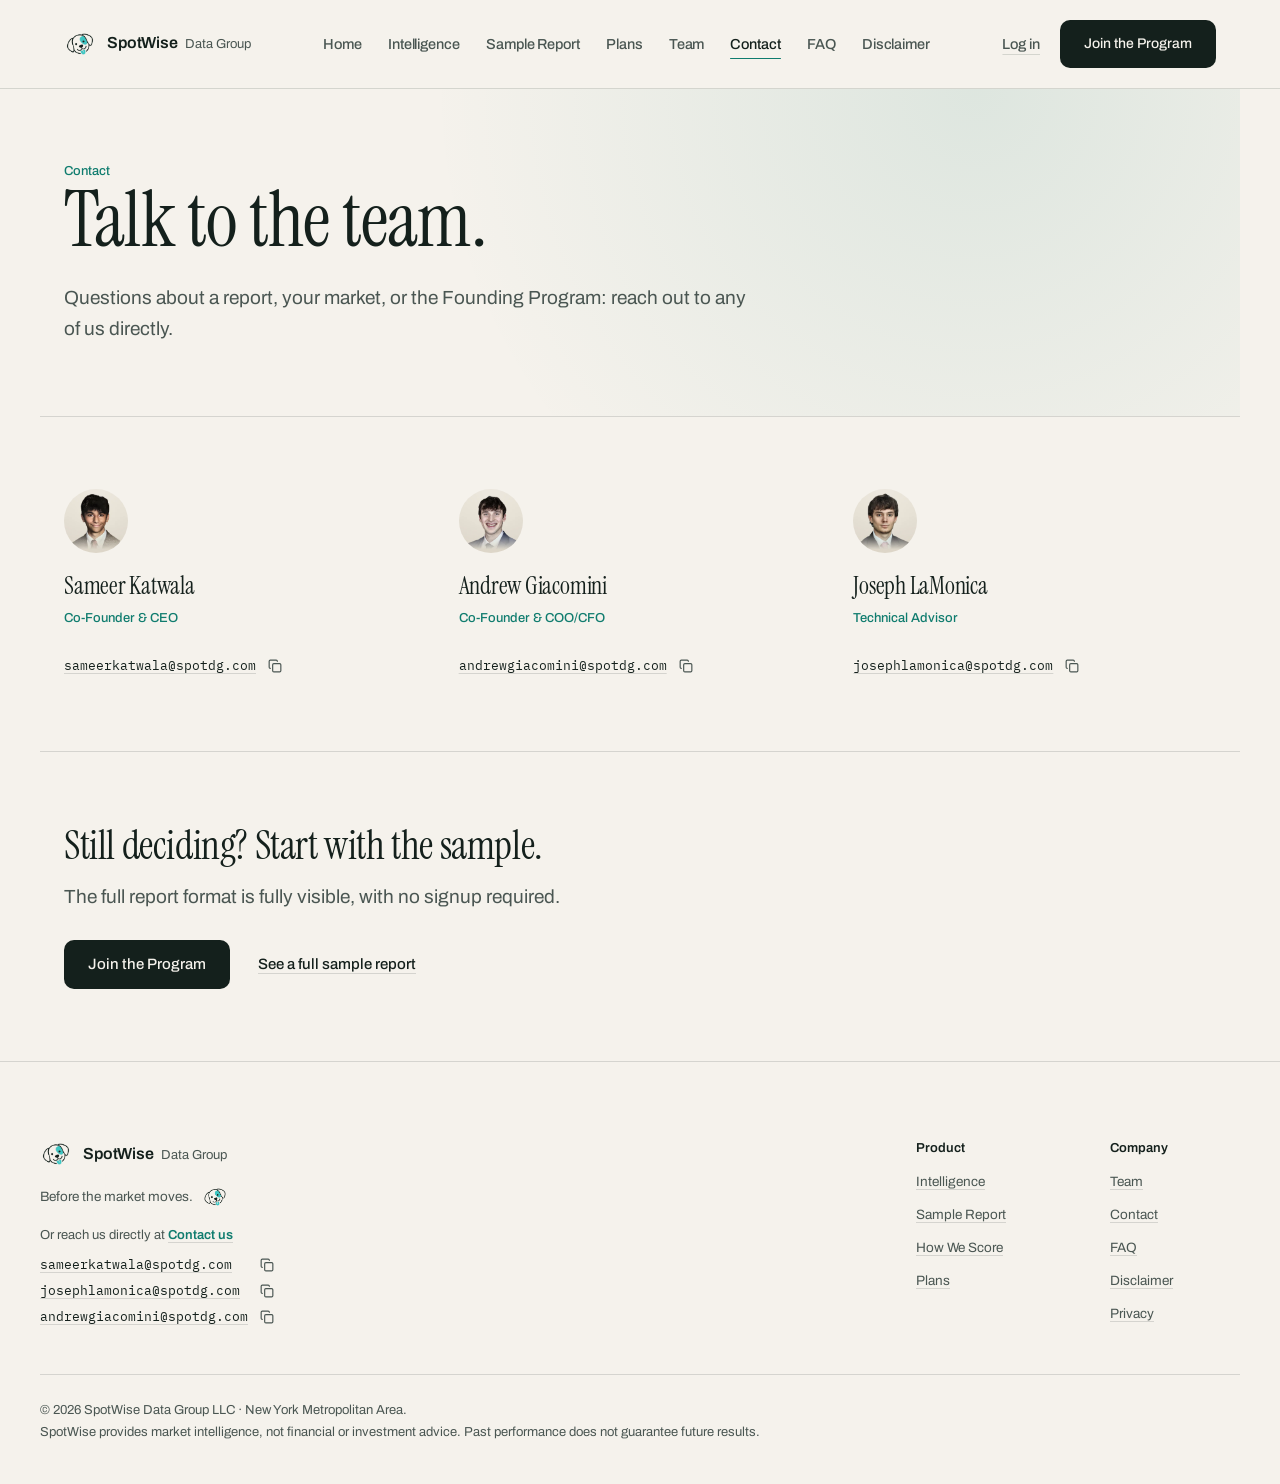
==== commit 3c911c9b: "Footer: add Privacy link after Disclaimer on every page with a footer Co-Authored-By: Claude Fable 5" ====
--- a/contact/index.html
+++ b/contact/index.html
@@ -164,6 +164,7 @@
         <a href="../contact/index.html">Contact</a>
         <a href="../faq/index.html">FAQ</a>
         <a href="../disclaimer/index.html">Disclaimer</a>
+        <a href="../privacy/index.html">Privacy</a>
       </div>
     </div>
   </div>
--- a/shared.css
+++ b/shared.css
@@ -207,11 +207,13 @@
 .btn{
   display:inline-block;font-family:var(--font-sans);font-weight:500;font-size:15px;
   padding:13px 24px;border-radius:10px;border:none;cursor:pointer;
-  text-decoration:none;transition:background-color .22s var(--ease),color .22s var(--ease);
+  text-decoration:none;
+  transition:background-color .22s var(--ease),color .22s var(--ease),transform .22s var(--ease),box-shadow .22s var(--ease);
   white-space:nowrap;
 }
 .btn-primary{background:var(--ink);color:var(--paper);}
-.btn-primary:hover,.btn-primary:focus-visible{background:var(--teal);color:var(--paper);}
+.btn-primary:hover,.btn-primary:focus-visible{background:var(--teal);color:var(--paper);transform:translateY(-1px);box-shadow:0 8px 20px -10px rgba(15,124,110,.55);}
+.btn-primary:active{transform:translateY(0);box-shadow:0 2px 6px -4px rgba(15,124,110,.5);transition-duration:.1s;}
 .btn-ghost{
   display:inline;padding:0;background:none;border-radius:0;
   font-family:var(--font-sans);font-weight:500;font-size:15px;color:var(--ink);
@@ -247,22 +249,44 @@
   position:sticky;top:0;z-index:100;
   background:rgba(245,242,236,.92);backdrop-filter:blur(8px);-webkit-backdrop-filter:blur(8px);
   border-bottom:1px solid var(--rule);
-}
+  transition:box-shadow .3s var(--ease);
+}
+/* Scrolled state (added 2026-09-24, nav polish): once the page has moved
+   past the top the bar tightens by 8px each side and gains a soft shadow so
+   it reads as a surface over the content rather than a stripe of it.
+   Toggled by shared.js (.is-scrolled at scrollY > 8). */
+header.hdr2.is-scrolled{box-shadow:0 10px 30px -22px rgba(20,32,28,.35);}
 header.hdr2 nav{
   display:grid;grid-template-columns:auto 1fr auto;align-items:center;gap:24px;
   max-width:var(--max);margin:0 auto;padding:20px 24px;
-}
+  transition:padding .3s var(--ease);
+}
+header.hdr2.is-scrolled nav{padding:12px 24px;}
 header.hdr2 .logo{flex-shrink:0;}
 
-.nav-tabs{position:relative;display:flex;align-items:center;gap:26px;justify-self:center;}
+/* Tabs (polished 2026-09-24): rest in --ink-2, ink on hover. The indicator
+   is a 1.5px teal line drawn by ::after -- it grows in from the left on
+   hover and retreats to the right on leave (transform-origin swaps), and
+   stays fully drawn on the current page. Each tab carries its own 8px/10px
+   padding so the hit target is a comfortable pill even though nothing pill-
+   shaped is painted; the 6px gap keeps the visual rhythm of the old 26px. */
+.nav-tabs{position:relative;display:flex;align-items:center;gap:6px;justify-self:center;}
 .nav-tabs a{
-  font-family:var(--font-sans);font-weight:400;font-size:15px;color:var(--ink);
-  padding-bottom:3px;border-bottom:1px solid transparent;
-  transition:color .2s var(--ease),border-color .2s var(--ease);
-}
-.nav-tabs a:hover{color:var(--teal);}
-.nav-tabs a.active{color:var(--teal);border-bottom-color:var(--teal);}
-.nav-tabs a:focus-visible{outline:2px solid var(--teal);outline-offset:4px;}
+  position:relative;display:inline-block;
+  font-family:var(--font-sans);font-weight:500;font-size:14.5px;letter-spacing:-.005em;
+  color:var(--ink-2);padding:8px 10px;border-radius:6px;border-bottom:none;
+  transition:color .2s var(--ease);
+}
+.nav-tabs a::after{
+  content:"";position:absolute;left:10px;right:10px;bottom:4px;height:1.5px;border-radius:1px;
+  background:var(--teal);transform:scaleX(0);transform-origin:right center;
+  transition:transform .28s var(--ease);
+}
+.nav-tabs a:hover{color:var(--ink);}
+.nav-tabs a:hover::after{transform:scaleX(1);transform-origin:left center;}
+.nav-tabs a.active{color:var(--ink);}
+.nav-tabs a.active::after{transform:scaleX(1);transform-origin:left center;}
+.nav-tabs a:focus-visible{outline:2px solid var(--teal);outline-offset:2px;}
 /* Superseded by the plain underline above -- kept as an inert, hidden
    element (rather than removed from every page's markup) since it carries
    no id and no content without the old JS that no longer runs. */
@@ -274,11 +298,12 @@
 
 .nav-actions{display:flex;align-items:center;gap:20px;justify-self:end;}
 .nav-login{
-  font-family:var(--font-sans);font-weight:400;font-size:15px;color:var(--ink);
-  text-decoration:underline;text-underline-offset:4px;text-decoration-color:var(--rule);
+  font-family:var(--font-sans);font-weight:500;font-size:14.5px;letter-spacing:-.005em;color:var(--ink-2);
+  text-decoration:underline;text-underline-offset:5px;text-decoration-thickness:1px;text-decoration-color:var(--rule);
   white-space:nowrap;transition:color .2s var(--ease),text-decoration-color .2s var(--ease);
 }
-.nav-login:hover{color:var(--teal);text-decoration-color:var(--teal);}
+.nav-login:hover{color:var(--ink);text-decoration-color:var(--teal);}
+.nav-login:focus-visible{outline:2px solid var(--teal);outline-offset:3px;border-radius:2px;}
 .nav-cta{font-size:14px;}
 .nav-cta-short{display:none;}
 
@@ -322,7 +347,8 @@
   transition:color .2s var(--ease);
 }
 .nav-sheet-inner a:last-of-type{border-bottom:none;}
-.nav-sheet-inner a:hover,.nav-sheet-inner a.active{color:var(--teal);}
+.nav-sheet-inner a:hover,.nav-sheet-inner a.active{color:var(--ink);}
+.nav-sheet-inner a:hover{padding-left:6px;}
 .nav-sheet-inner a:focus-visible{outline:2px solid var(--teal);outline-offset:2px;}
 .nav-sheet-login{margin-top:14px;font-family:var(--font-sans);font-size:14px;color:var(--ink-2);}
 
@@ -754,6 +780,6 @@
   .footer-cols{gap:40px;}
 }
 @media (prefers-reduced-motion:reduce){
-  header.hdr2 nav,.nav-sheet-panel,.nav-sheet-inner a,.nav-sheet-trigger .bars i,
+  header.hdr2,header.hdr2 nav,.nav-tabs a,.nav-tabs a::after,.nav-login,.btn,.nav-sheet-panel,.nav-sheet-inner a,.nav-sheet-trigger .bars i,
   html.js .reveal{transition:none;}
 }
